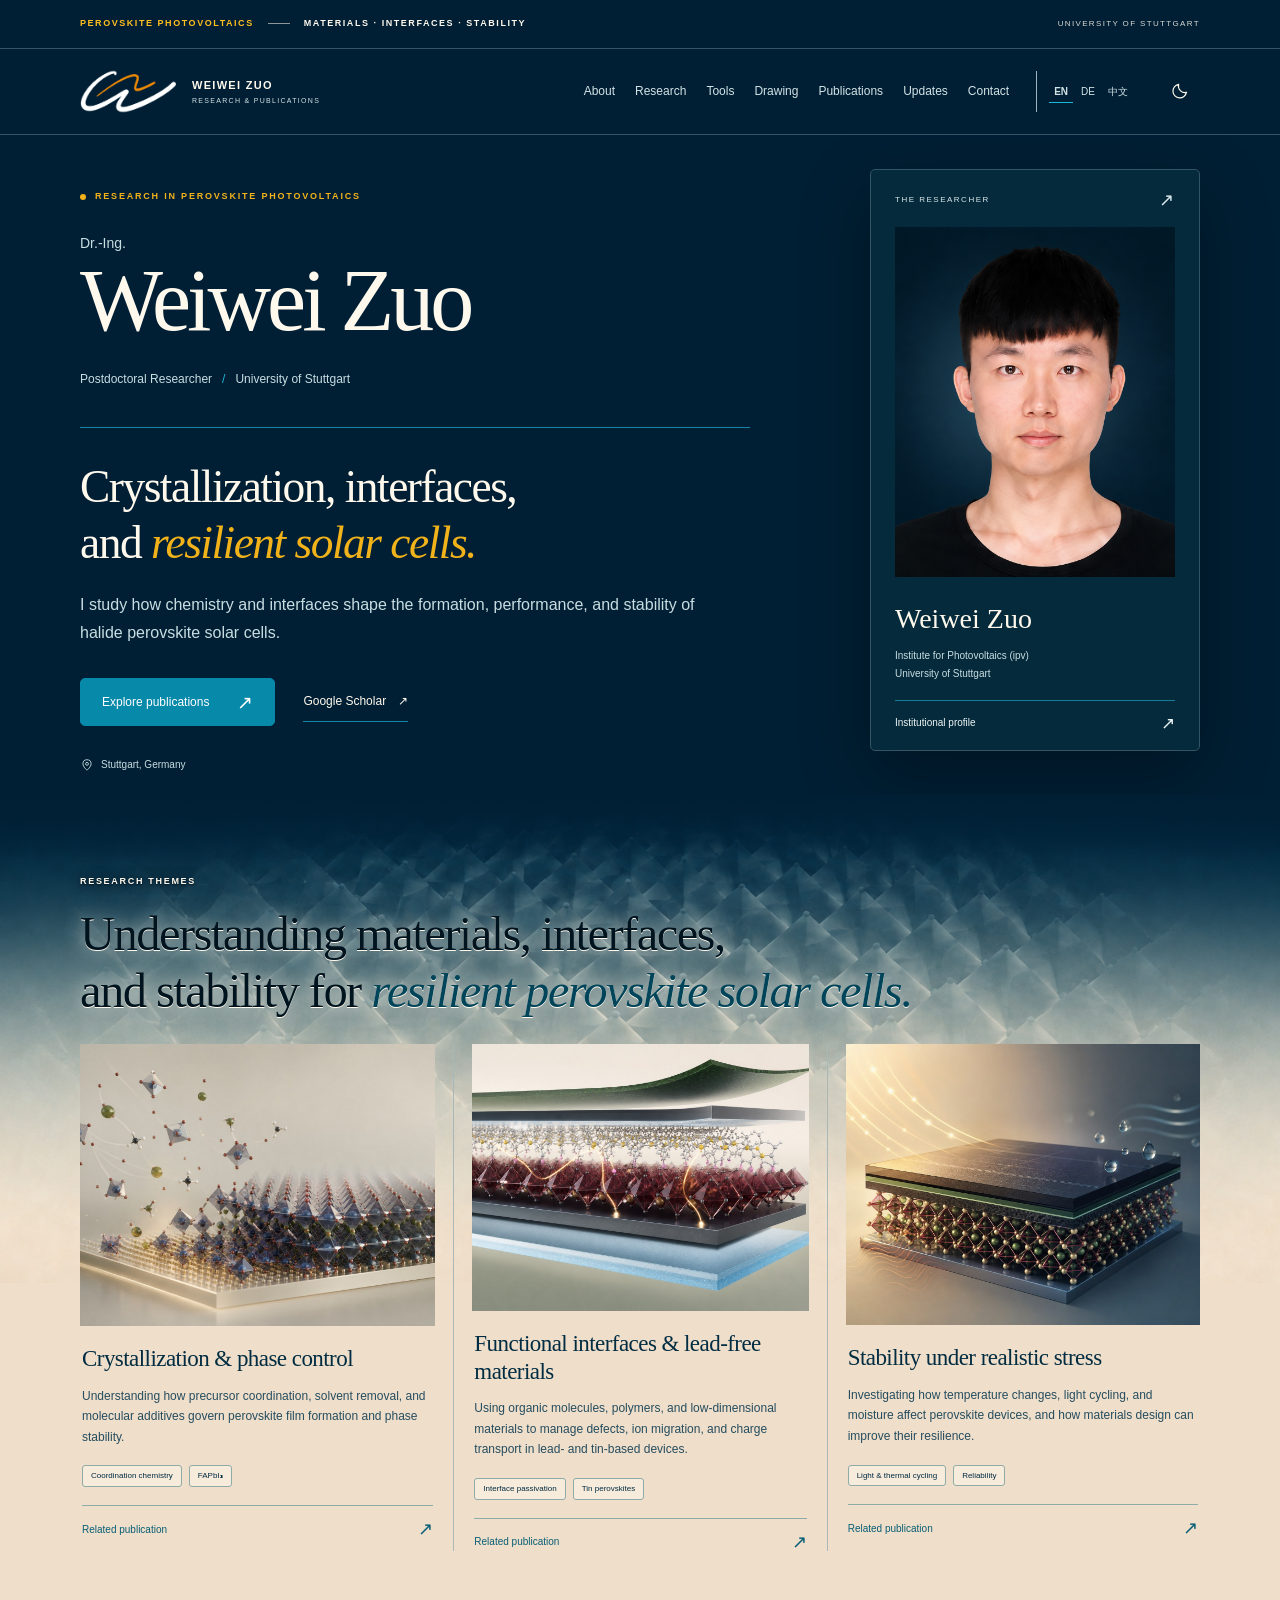
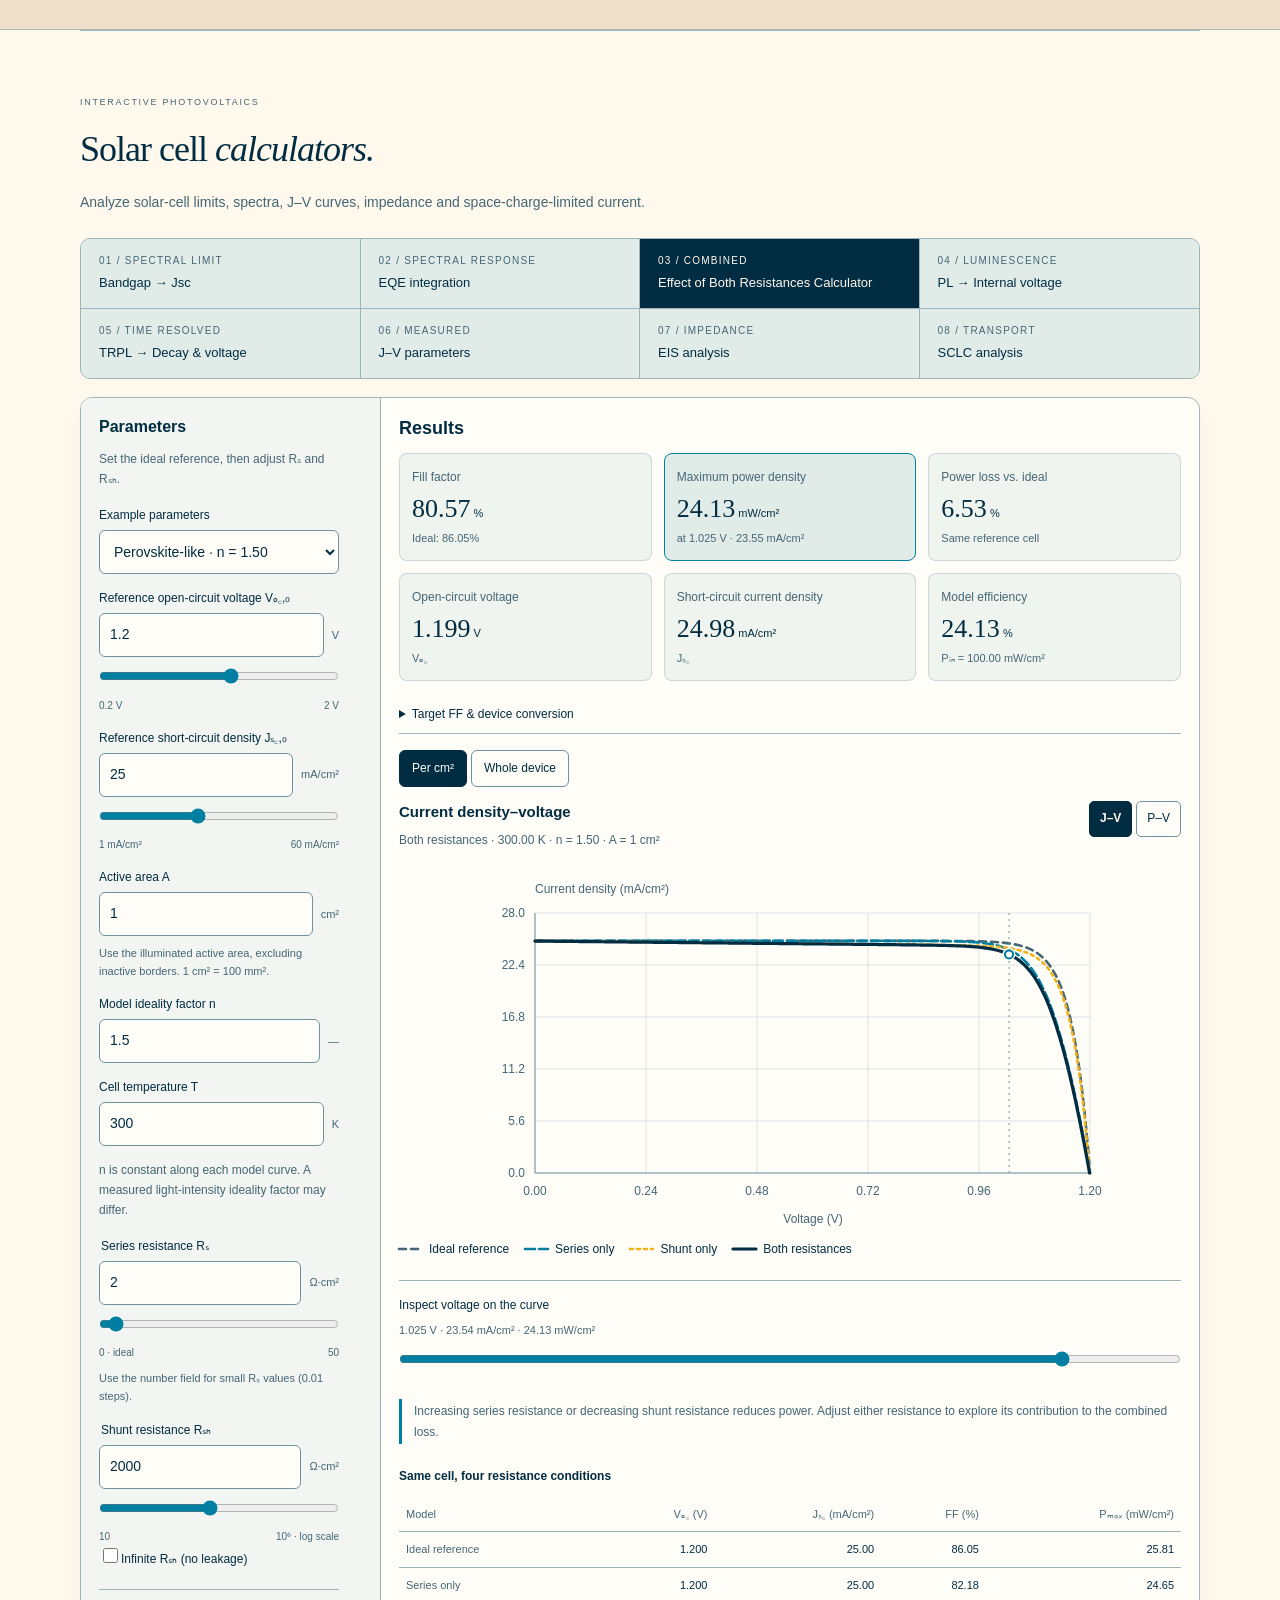
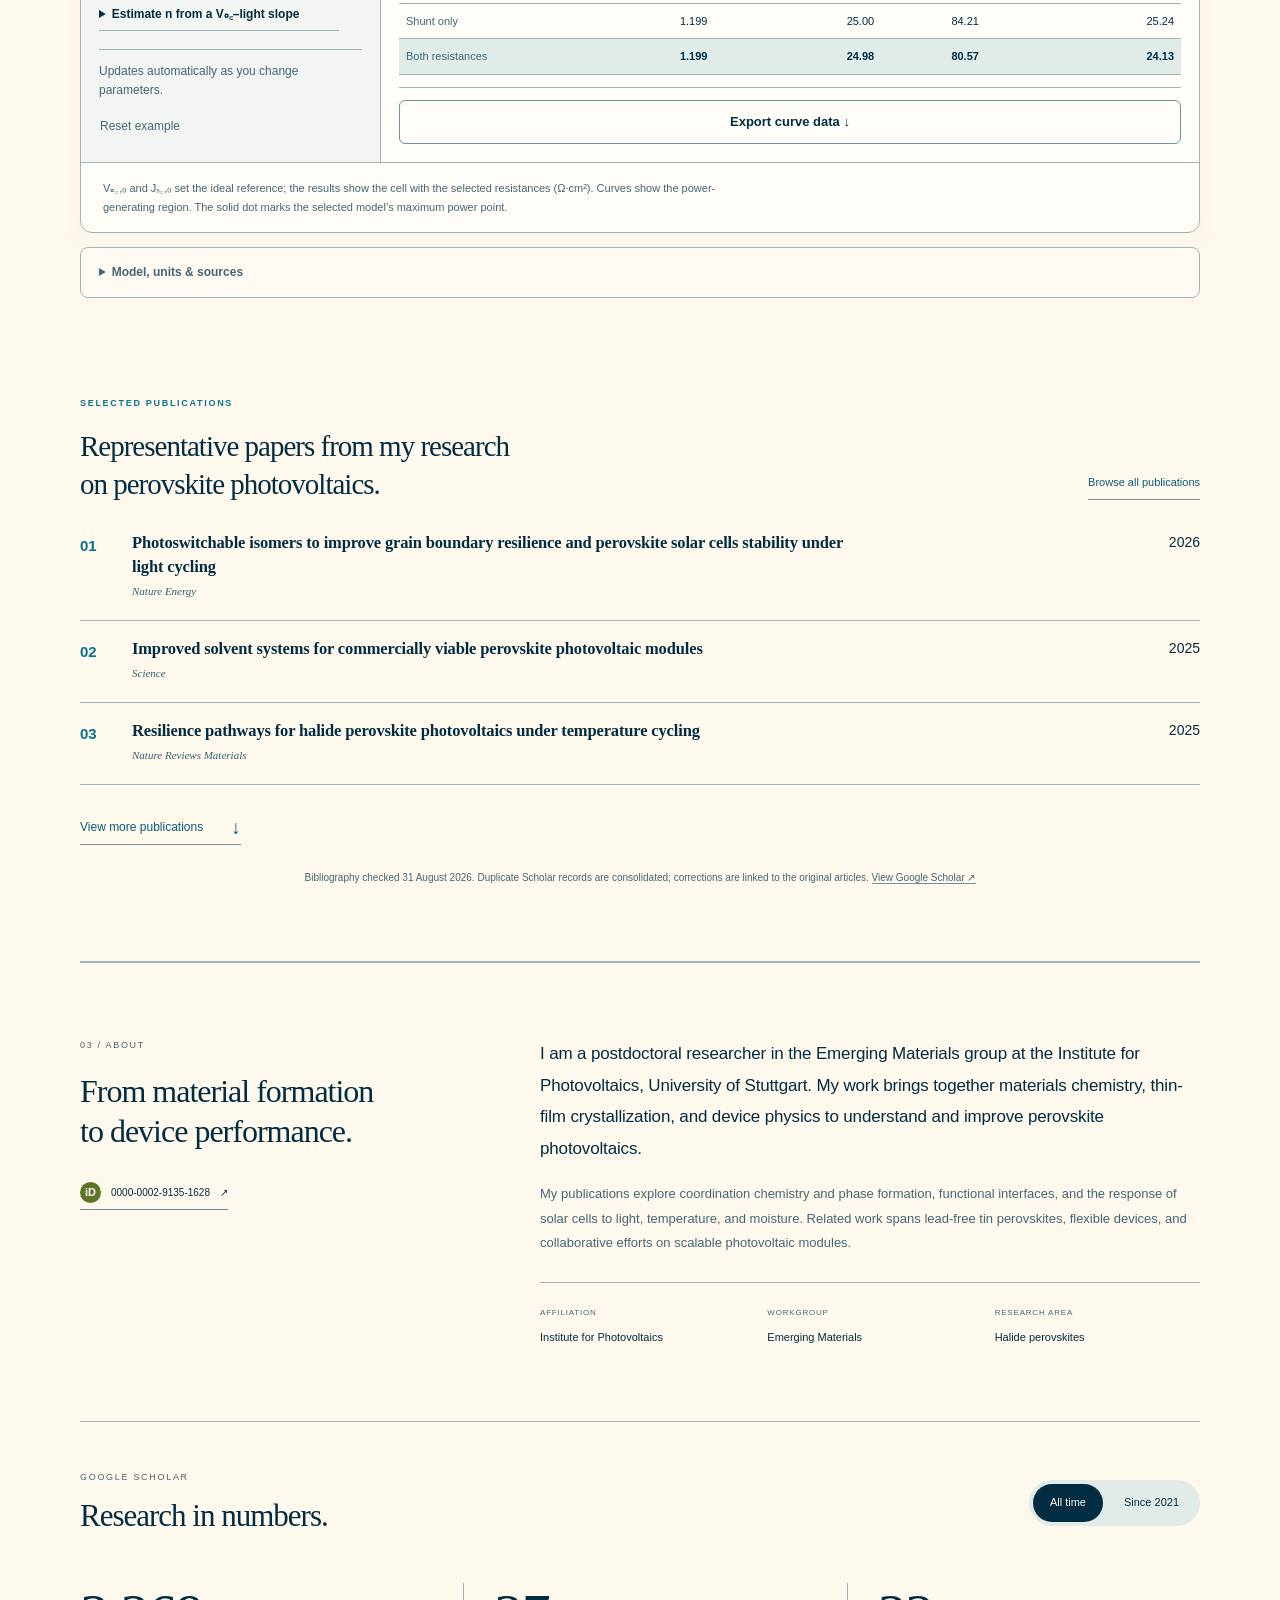
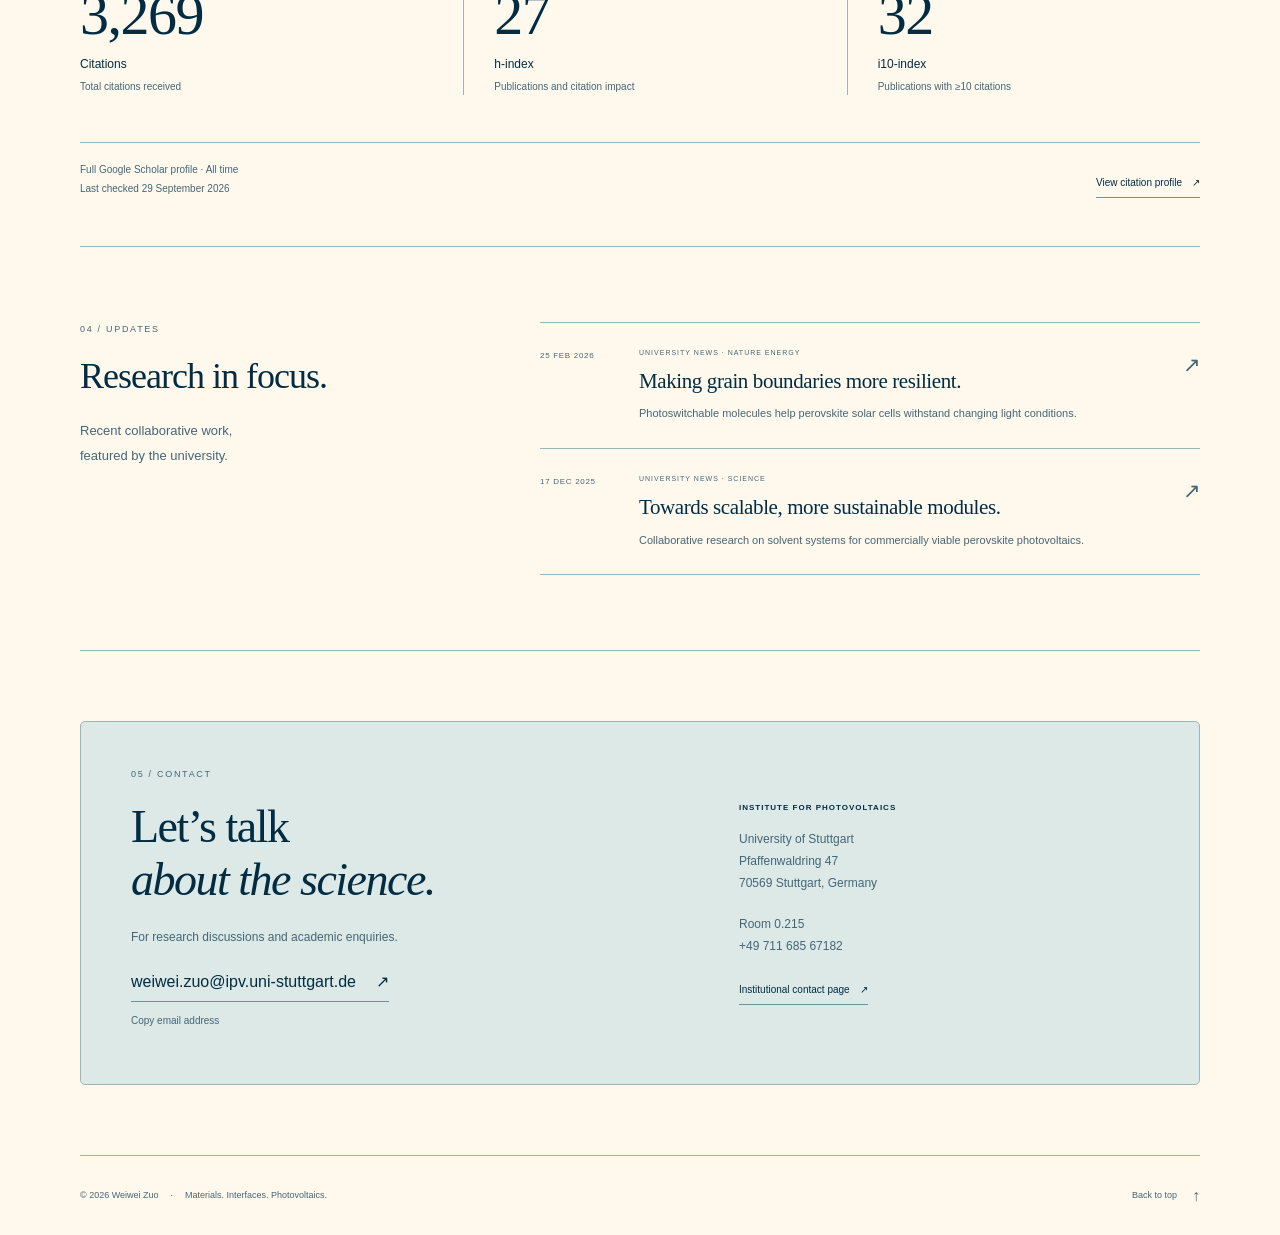
==== index.html @ 32fcfd2a "Add standalone crystal and layered-device drawing studio" ====
<!doctype html>
<html lang="en" data-theme="light">
<head>
  <meta charset="utf-8">
  <meta name="viewport" content="width=device-width, initial-scale=1">
  <meta name="description" content="Weiwei Zuo, Dr.-Ing., postdoctoral researcher at the Institute for Photovoltaics, University of Stuttgart. Research on perovskite crystallization, functional interfaces, and device stability.">
  <meta name="color-scheme" content="light dark">
  <meta name="theme-color" content="#011f34">
  <meta name="robots" content="index, follow">
  <meta name="application-name" content="Weiwei Zuo | Perovskite Photovoltaic">
  <meta name="apple-mobile-web-app-title" content="Weiwei Zuo">
  <meta property="og:title" content="Weiwei Zuo | Perovskite Photovoltaic">
  <meta property="og:description" content="Crystallization, interfaces, and resilient solar cells. Research and publications from the University of Stuttgart.">
  <meta property="og:type" content="website">
  <link rel="canonical" href="https://muheilheim.github.io/weezuo/">
  <meta property="og:url" content="https://muheilheim.github.io/weezuo/">
  <meta property="og:image" content="https://muheilheim.github.io/weezuo/assets/weiwei-zuo.jpg">
  <meta property="og:image:alt" content="Portrait of Weiwei Zuo">
  <title>Weiwei Zuo | Perovskite Photovoltaic</title>
  <link rel="icon" type="image/svg+xml" sizes="any" href="./assets/weiwei-zuo-icon.svg">
  <link rel="stylesheet" href="./styles.css?v=a208180c8eee">
  <link rel="alternate" hreflang="en" href="https://muheilheim.github.io/weezuo/">
  <link rel="alternate" hreflang="de" href="https://muheilheim.github.io/weezuo/de.html">
  <link rel="alternate" hreflang="zh-CN" href="https://muheilheim.github.io/weezuo/zh.html">
  <link rel="alternate" hreflang="x-default" href="https://muheilheim.github.io/weezuo/">
  <script defer src="./i18n.js?v=315ab167f964"></script>
  <script defer src="./profile.js?v=97cbedcf37a3"></script>
  <script defer src="./publications.js?v=69e78251b039"></script>
  <script defer src="./app.js?v=e6a5f8f074fa"></script>
  <link rel="stylesheet" href="./resistance-lab.css?v=c92cca5bce99">
  <script defer src="./csv-export.js?v=f957c0c2aa8f"></script>
  <script defer src="./resistance-model.js?v=f3a6c4cd6b2b"></script>
  <script defer src="./resistance-lab.js?v=57913223651d"></script>
  <link rel="stylesheet" href="./spectral-tools.css?v=d1590d800124">
  <script defer src="./solar-spectrum.js?v=75fdae03298f"></script>
  <script defer src="./spectral-model.js?v=5e9f2d489d0e"></script>
  <script defer src="./spectral-tools.js?v=06876d4fd153"></script>
  <link rel="stylesheet" href="./pl-voltage.css?v=1bfdd2266ac3">
  <script defer src="./pl-voltage-model.js?v=77e765598672"></script>
  <script defer src="./pl-voltage.js?v=edb0b3906187"></script>
  <link rel="stylesheet" href="./trpl.css?v=86bdd44f512e">
  <script defer src="./trpl-model.js?v=489c4a5b5a81"></script>
  <script defer src="./trpl.js?v=9fc6e61fcebc"></script>
  <link rel="stylesheet" href="./bandgap-tools.css?v=fa34a63f3fa5">
  <script defer src="./bandgap-model.js?v=0b69599a1114"></script>
  <script defer src="./bandgap-tools.js?v=b0b7fdd01a85"></script>
  <link rel="stylesheet" href="./pl-pseudo-jv.css?v=9f684fd9dd46">
  <script defer src="./pl-pseudo-jv-model.js?v=a3b6ccb389dc"></script>
  <script defer src="./pl-pseudo-jv.js?v=584c2c3fe7b2"></script>
  <script type="application/ld+json">{"@context":"https://schema.org","@type":"Person","name":"Weiwei Zuo","honorificPrefix":"Dr.-Ing.","jobTitle":"Postdoctoral Researcher","affiliation":{"@type":"Organization","name":"Institute for Photovoltaics, University of Stuttgart","url":"https://www.ipv.uni-stuttgart.de/"},"sameAs":["https://www.ipv.uni-stuttgart.de/en/institute/team/Zuo/","https://scholar.google.com/citations?user=ynl-iTQAAAAJ&hl=en","https://orcid.org/0000-0002-9135-1628"],"email":"weiwei.zuo@ipv.uni-stuttgart.de"}</script>
<link rel="stylesheet" href="./calculator-layout.css?v=8dc3f1fa5ef8">
<script defer src="./measurement-model.js?v=73c1d2336c94"></script>
<script defer src="./measurement-tools.js?v=5c8ddfcd952b"></script>
<script defer src="./electrical-model.js?v=c300a367e66d"></script>
<script defer src="./electrical-tools.js?v=50d7bd044545"></script>
<script defer src="./characterization-link.js?v=6464227fb08e"></script>
<script defer src="./dark-jv-model.js?v=10f0facb9f0c"></script>
<script defer src="./dark-jv-tools.js?v=85cc5e776644"></script>
<script defer src="./calculator-layout.js?v=6ba25044bd08"></script>
</head>
<body>
  <a class="skip-link" href="#main">Skip to content</a>
  <div class="top-banner">
    <div class="top-banner-inner wrap">
      <p class="top-banner-focus"><span>PEROVSKITE PHOTOVOLTAICS</span><span class="top-banner-separator" aria-hidden="true"></span><span>MATERIALS · INTERFACES · STABILITY</span></p>
      <p class="top-banner-affiliation">UNIVERSITY OF STUTTGART</p>
    </div>
  </div>
  <header class="header">
    <div class="header-inner wrap">
      <a href="#home" class="brand" aria-label="Weiwei Zuo home"><img class="brand-mark" src="./assets/weiwei-zuo-logo.png" width="1846" height="852" alt="" decoding="async"><span>WEIWEI ZUO<span class="brand-subtitle">RESEARCH &amp; PUBLICATIONS</span></span></a>
      <nav id="navigation" class="nav" aria-label="Main navigation"><a href="#about">About</a><a href="#research">Research</a><a href="#solar-cell-tools">Tools</a><a href="./drawing.html?lang=en">Drawing</a><a href="#publications">Publications</a><a href="#updates">Updates</a><a href="#contact">Contact</a><span class="language-switch" role="group" aria-label="Language"><a data-language="en" href="./index.html" lang="en" aria-current="page">EN</a><a data-language="de" href="./de.html" lang="de">DE</a><a data-language="zh" href="./zh.html" lang="zh-CN">中文</a></span></nav>
      <div class="header-actions">
        <button class="icon-button" id="theme-button" type="button" aria-label="Switch to dark mode" aria-pressed="false"><svg class="moon-icon" viewBox="0 0 24 24" fill="none" stroke="currentColor" stroke-width="1.5" aria-hidden="true"><path d="M20.8 13.2A8.5 8.5 0 0 1 10.8 3.1a8.6 8.6 0 1 0 10 10.1Z"/></svg><svg class="sun-icon" viewBox="0 0 24 24" fill="none" stroke="currentColor" stroke-width="1.5" aria-hidden="true"><circle cx="12" cy="12" r="4"/><path d="M12 2v2m0 16v2M2 12h2m16 0h2M5 5l1.5 1.5m11 11L19 19M5 19l1.5-1.5m11-11L19 5"/></svg></button>
        <button class="icon-button menu-button" id="menu-button" type="button" aria-expanded="false" aria-controls="navigation" aria-label="Open navigation"><svg viewBox="0 0 24 24" fill="none" stroke="currentColor" stroke-width="1.5" aria-hidden="true"><path d="M4 7h16M4 12h16M4 17h16"/></svg></button>
      </div>
    </div>
  </header>
  <main id="main" tabindex="-1">
    <div class="hero-stage">
    <section class="hero wrap" id="home" aria-labelledby="hero-title">
      <div class="hero-copy">
        <div class="eyebrow"><span class="status-dot" aria-hidden="true"></span>RESEARCH IN PEROVSKITE PHOTOVOLTAICS</div>
        <p class="credential" data-profile="credential">Dr.-Ing.</p>
        <h1 id="hero-title" data-profile="name">Weiwei Zuo</h1>
        <p class="hero-role"><span data-profile="role">Postdoctoral Researcher</span><span class="role-divider" aria-hidden="true">/</span><span data-profile="university">University of Stuttgart</span></p>
        <p class="hero-headline">Crystallization, interfaces,<br>and <em>resilient solar cells.</em></p>
        <p class="hero-description" data-profile="statement">I study how chemistry and interfaces shape the formation, performance, and stability of halide perovskite solar cells.</p>
        <div class="hero-cta"><a class="button primary" href="#publications">Explore publications<span aria-hidden="true">↗</span></a><a class="text-link" href="https://scholar.google.com/citations?user=ynl-iTQAAAAJ&amp;hl=en" target="_blank" rel="noopener noreferrer">Google Scholar<span aria-hidden="true">↗</span></a></div>
        <div class="hero-location"><svg viewBox="0 0 24 24" fill="none" stroke="currentColor" stroke-width="1.5" aria-hidden="true"><path d="M19 10c0 5-7 11-7 11S5 15 5 10a7 7 0 0 1 14 0Z"/><circle cx="12" cy="10" r="2.5"/></svg>Stuttgart, Germany</div>
      </div>
      <aside class="profile-card" aria-label="Researcher profile">
        <div class="profile-topline"><span>THE RESEARCHER</span><span aria-hidden="true">↗</span></div>
        <div class="portrait-frame"><img src="./assets/weiwei-zuo-dark-v2.png" width="220" height="220" alt="Portrait of Weiwei Zuo" id="profile-photo" fetchpriority="high"><span class="portrait-fallback" hidden>WZ</span></div>
        <div class="profile-card-info"><strong data-profile="name">Weiwei Zuo</strong><span data-profile="institute">Institute for Photovoltaics (ipv)</span><span data-profile="university">University of Stuttgart</span></div>
        <a class="profile-card-link" href="https://www.ipv.uni-stuttgart.de/en/institute/team/Zuo/" target="_blank" rel="noopener noreferrer">Institutional profile<span aria-hidden="true">↗</span></a>
      </aside>
    </section>
    </div>

    <section id="research" class="research-section" aria-labelledby="research-title">
      <div class="research-inner wrap">
      <div class="section-heading"><div><p class="section-kicker">RESEARCH THEMES</p><h2 id="research-title">Understanding materials, interfaces,<br>and stability for <em>resilient perovskite solar cells.</em></h2></div></div>
      <div class="research-grid">
        <article class="research-card"><figure class="research-visual"><img src="./assets/crystallization-concept.jpg" width="1536" height="1024" loading="eager" decoding="async" alt="Conceptual 3D illustration of precursor species assembling into a perovskite crystal lattice"><figcaption>CRYSTALLIZATION</figcaption></figure><div class="research-card-content"><div class="research-card-top"><span>01</span></div><h3>Crystallization &amp; phase control</h3><p>Understanding how precursor coordination, solvent removal, and molecular additives govern perovskite film formation and phase stability.</p><div class="tags"><span>Coordination chemistry</span><span>FAPbI₃</span></div><a href="https://doi.org/10.1039/d3ee02404k" target="_blank" rel="noopener noreferrer">Related publication<span aria-hidden="true">↗</span></a></div></article>
        <article class="research-card"><figure class="research-visual"><img src="./assets/interfaces-concept.jpg" width="1536" height="1024" loading="eager" decoding="async" alt="Conceptual 3D illustration of molecular passivation and charge transport at perovskite device interfaces"><figcaption>INTERFACES</figcaption></figure><div class="research-card-content"><div class="research-card-top"><span>02</span></div><h3>Functional interfaces &amp; lead-free materials</h3><p>Using organic molecules, polymers, and low-dimensional materials to manage defects, ion migration, and charge transport in lead- and tin-based devices.</p><div class="tags"><span>Interface passivation</span><span>Tin perovskites</span></div><a href="https://pubs.acs.org/aelccp/article-abstract/5/6/1923/1567621/Tin-Halide-Perovskite-Films-Made-of-Highly?redirectedFrom=fulltext" target="_blank" rel="noopener noreferrer">Related publication<span aria-hidden="true">↗</span></a></div></article>
        <article class="research-card"><figure class="research-visual"><img src="./assets/stability-concept.jpg" width="1536" height="1024" loading="eager" decoding="async" alt="Conceptual 3D illustration of a perovskite photovoltaic device under light, moisture, and temperature cycling"><figcaption>STABILITY</figcaption></figure><div class="research-card-content"><div class="research-card-top"><span>03</span></div><h3>Stability under realistic stress</h3><p>Investigating how temperature changes, light cycling, and moisture affect perovskite devices, and how materials design can improve their resilience.</p><div class="tags"><span>Light &amp; thermal cycling</span><span>Reliability</span></div><a href="https://doi.org/10.1038/s41578-025-00781-7" target="_blank" rel="noopener noreferrer">Related publication<span aria-hidden="true">↗</span></a></div></article>
      </div>
      </div>
    </section>

    <section id="solar-cell-tools" class="resistance-section wrap" aria-labelledby="resistance-title">
      <div class="section-heading"><div><p class="section-kicker">INTERACTIVE PHOTOVOLTAICS</p><h2 id="resistance-title">Solar cell <em>calculators.</em></h2></div></div>
      <p class="resistance-intro">Analyze solar-cell limits, spectra, J–V curves, impedance and space-charge-limited current.</p>
      <div class="pv-tabs" role="tablist" aria-label="Solar cell calculators">
        <button id="pv-tab-bandgap" type="button" role="tab" data-pv-tool="bandgap-jsc" aria-selected="false" aria-controls="bandgap-jsc" tabindex="-1"><span>01 / SPECTRAL LIMIT</span>Bandgap → Jsc</button>
        <button id="pv-tab-eqe" type="button" role="tab" data-pv-tool="eqe-integration" aria-selected="false" aria-controls="eqe-integration" tabindex="-1"><span>02 / SPECTRAL RESPONSE</span>EQE integration</button>
        <button id="pv-tab-resistance" type="button" role="tab" data-pv-tool="solar-cell-tools" aria-selected="true" aria-controls="resistance-panel"><span>03 / COMBINED</span>Effect of Both Resistances Calculator</button>
        <button id="pv-tab-pl" type="button" role="tab" data-pv-tool="pl-voltage" aria-selected="false" aria-controls="pl-voltage" tabindex="-1"><span>04 / LUMINESCENCE</span>PL → Internal voltage</button>
        <button id="pv-tab-trpl" type="button" role="tab" data-pv-tool="trpl" aria-selected="false" aria-controls="trpl" tabindex="-1"><span>05 / TIME RESOLVED</span>TRPL → Decay &amp; voltage</button>
        <button id="pv-tab-jv" type="button" role="tab" data-pv-tool="jv-analysis" aria-selected="false" aria-controls="jv-analysis" tabindex="-1"><span>06 / MEASURED</span>J–V parameters</button>
        <button id="pv-tab-eis" type="button" role="tab" data-pv-tool="eis-analysis" aria-selected="false" aria-controls="eis-analysis" tabindex="-1"><span>07 / IMPEDANCE</span>EIS analysis</button>
        <button id="pv-tab-sclc" type="button" role="tab" data-pv-tool="sclc-analysis" aria-selected="false" aria-controls="sclc-analysis" tabindex="-1"><span>08 / TRANSPORT</span>SCLC analysis</button>
      </div>
      <div id="resistance-panel" role="tabpanel" aria-labelledby="pv-tab-resistance" tabindex="0" data-pv-panel>
        <div id="resistance-calculator"></div>
      </div>
      <div id="bandgap-jsc" role="tabpanel" aria-labelledby="pv-tab-bandgap" tabindex="0" data-pv-panel hidden>
        <div id="bandgap-calculator"></div>
      </div>
      <div id="eqe-integration" role="tabpanel" aria-labelledby="pv-tab-eqe" tabindex="0" data-pv-panel hidden>
        <div id="eqe-calculator"></div>
      </div>
      <div id="pl-voltage" role="tabpanel" aria-labelledby="pv-tab-pl" tabindex="0" data-pv-panel hidden>
        <div id="pl-voltage-calculator"></div>
      </div>
      <div id="trpl" role="tabpanel" aria-labelledby="pv-tab-trpl" tabindex="0" data-pv-panel hidden>
        <div id="trpl-calculator"></div>
      </div>
      <div id="jv-analysis" role="tabpanel" aria-labelledby="pv-tab-jv" tabindex="0" data-pv-panel hidden>
        <div id="jv-calculator"></div>
      </div>
      <div id="eis-analysis" role="tabpanel" aria-labelledby="pv-tab-eis" tabindex="0" data-pv-panel hidden>
        <div id="eis-calculator"></div>
      </div>
      <div id="sclc-analysis" role="tabpanel" aria-labelledby="pv-tab-sclc" tabindex="0" data-pv-panel hidden>
        <div id="sclc-calculator"></div>
      </div>
      <noscript><p>Enable JavaScript to use these calculators. <a class="inline-link" href="https://www.nlr.gov/grid/solar-resource/spectra-am1.5">Reference AM1.5 spectra.</a></p></noscript>
    </section>

    <section id="publications" class="section publications-section wrap" aria-labelledby="publications-title">
      <div class="section-heading"><div><p class="section-kicker">SELECTED PUBLICATIONS</p><h2 id="publications-title">Representative papers from my research<br>on perovskite photovoltaics.</h2></div></div>
      <p class="publication-intro">Journal articles, reviews, and perspectives — browse a selection or explore the full list.</p>
      <details class="publication-tools">
        <summary>Browse all publications</summary>
      <div class="publication-controls" id="publication-controls" hidden>
        <div class="publication-tabs" role="group" aria-label="Publication selection"><button type="button" data-scope="selected" aria-pressed="true">Selected<span id="selected-count">8</span></button><button type="button" data-scope="all" aria-pressed="false">All publications<span id="all-count">44</span></button></div>
        <div class="search-controls"><div class="search-box"><svg viewBox="0 0 24 24" fill="none" stroke="currentColor" stroke-width="1.5" aria-hidden="true"><circle cx="10.5" cy="10.5" r="6.5"/><path d="m16 16 5 5"/></svg><label class="sr-only" for="publication-search">Search publications</label><input id="publication-search" type="search" placeholder="Search title, author, journal…" autocomplete="off"><button type="button" id="clear-search" aria-label="Clear search" hidden>×</button></div><label class="sr-only" for="year-filter">Filter by year</label><select id="year-filter"><option value="all">All years</option></select></div>
      </div>
      <a class="inline-link publication-download" href="./publications.bib" download="Weiwei-Zuo-publications.bib">Download full BibTeX<span aria-hidden="true">↓</span></a>
      </details>
      <div class="publication-summary"><p id="results-status" role="status" aria-live="polite">Selected publications</p><span>Newest first</span></div>
      <div id="publication-list" class="publication-list">
        <article class="publication"><div class="pub-year">2026</div><div class="pub-main"><h3><a href="https://doi.org/10.1038/s41560-026-01993-z" target="_blank" rel="noopener noreferrer">Photoswitchable isomers to improve grain boundary resilience and perovskite solar cells stability under light cycling</a></h3><p class="pub-journal">Nature Energy</p><p class="pub-authors">Zuhong Zhang, Rui Zhu, Guixiang Li, et al.</p><p class="pub-citation">Nature Energy 11(4), 623-632 (2026).</p><div class="pub-links"><a href="https://doi.org/10.1038/s41560-026-01993-z" target="_blank" rel="noopener noreferrer">DOI ↗</a><a href="https://doi.org/10.1038/s41560-026-02041-6" target="_blank" rel="noopener noreferrer">Correction ↗</a></div></div></article>
        <article class="publication"><div class="pub-year">2025</div><div class="pub-main"><h3><a href="https://doi.org/10.1126/science.adz0091" target="_blank" rel="noopener noreferrer">Improved solvent systems for commercially viable perovskite photovoltaic modules</a></h3><p class="pub-journal">Science</p><p class="pub-authors">Yinke Wang, Ye Liu, Xin Luo, et al.</p><p class="pub-citation">Science 390(6777), 1021-1028 (2025).</p><div class="pub-links"><a href="https://doi.org/10.1126/science.adz0091" target="_blank" rel="noopener noreferrer">DOI ↗</a></div></div></article>
        <article class="publication"><div class="pub-year">2025</div><div class="pub-main"><h3><a href="https://doi.org/10.1038/s41578-025-00781-7" target="_blank" rel="noopener noreferrer">Resilience pathways for halide perovskite photovoltaics under temperature cycling</a></h3><p class="pub-journal">Nature Reviews Materials</p><p class="pub-authors">Luyan Wu, Shuaifeng Hu, Feng Yang, et al.</p><p class="pub-citation">Nature Reviews Materials 10(7), 536-549 (2025).</p><div class="pub-links"><a href="https://doi.org/10.1038/s41578-025-00781-7" target="_blank" rel="noopener noreferrer">DOI ↗</a></div></div></article>
      </div>
      <div class="publication-bottom"><button id="load-more" class="button secondary" type="button" hidden>View more publications<span aria-hidden="true">↓</span></button><p class="source-note">Bibliography checked <time datetime="2026-08-31">31 August 2026</time>. Duplicate Scholar records are consolidated; corrections are linked to the original articles. <a href="https://scholar.google.com/citations?user=ynl-iTQAAAAJ&amp;hl=en" target="_blank" rel="noopener noreferrer">View Google Scholar ↗</a></p></div>
      <noscript><p class="body-copy">Enable JavaScript for the searchable 44-publication list, or download the complete BibTeX bibliography above.</p></noscript>
    </section>

    <section id="about" class="section about-section wrap" aria-labelledby="about-title">
      <div class="section-intro"><p class="section-kicker">03 / ABOUT</p><h2 id="about-title">From material formation<br>to device performance.</h2><a class="inline-link" href="https://orcid.org/0000-0002-9135-1628" target="_blank" rel="noopener noreferrer"><span class="orcid-mark" aria-hidden="true">iD</span>0000-0002-9135-1628<span aria-hidden="true">↗</span></a></div>
      <div class="about-content"><p class="about-lead" data-profile="about">I am a postdoctoral researcher in the Emerging Materials group at the Institute for Photovoltaics, University of Stuttgart. My work brings together materials chemistry, thin-film crystallization, and device physics to understand and improve perovskite photovoltaics.</p><p class="body-copy" data-profile="researchSummary">My publications explore coordination chemistry and phase formation, functional interfaces, and the response of solar cells to light, temperature, and moisture. Related work spans lead-free tin perovskites, flexible devices, and collaborative efforts on scalable photovoltaic modules.</p><div class="about-facts"><div><span class="fact-label">AFFILIATION</span><span>Institute for Photovoltaics</span></div><div><span class="fact-label">WORKGROUP</span><span>Emerging Materials</span></div><div><span class="fact-label">RESEARCH AREA</span><span>Halide perovskites</span></div></div></div>
    </section>

    <section id="metrics" class="metrics-section wrap" aria-labelledby="metrics-title">
      <div class="metrics-heading"><div><p class="section-kicker">GOOGLE SCHOLAR</p><h2 id="metrics-title">Research in numbers.</h2></div><div class="metrics-period" role="group" aria-label="Citation statistics period"><button type="button" data-metrics-period="all" aria-pressed="true">All time</button><button type="button" data-metrics-period="recent" aria-pressed="false">Since 2021</button></div></div>
      <dl class="metrics-grid" aria-live="polite" aria-atomic="true"><div><dt>Citations</dt><dd id="metric-citations">3,269</dd><span>Total citations received</span></div><div><dt>h-index</dt><dd id="metric-h-index">27</dd><span>Publications and citation impact</span></div><div><dt>i10-index</dt><dd id="metric-i10-index">32</dd><span>Publications with ≥10 citations</span></div></dl>
      <div class="metrics-footer"><p>Full Google Scholar profile · <span id="metrics-period-label">All time</span><br>Last checked <time id="metrics-checked" datetime="2026-09-29">29 September 2026</time></p><a class="inline-link" href="https://scholar.google.com/citations?user=ynl-iTQAAAAJ&amp;hl=en" target="_blank" rel="noopener noreferrer">View citation profile<span aria-hidden="true">↗</span></a></div>
      <script type="application/json" id="metrics-fallback">{"schemaVersion":1,"authorId":"ynl-iTQAAAAJ","checkedAt":"2026-09-29","recentSince":2021,"all":{"citations":3269,"hIndex":27,"i10Index":32},"recent":{"citations":3147,"hIndex":25,"i10Index":31}}</script>
    </section>

    <section id="updates" class="section updates-section wrap" aria-labelledby="updates-title">
      <div class="section-intro"><p class="section-kicker">04 / UPDATES</p><h2 id="updates-title">Research in focus.</h2><p class="body-copy">Recent collaborative work,<br>featured by the university.</p></div>
      <div class="updates-list">
        <article class="update-row"><time datetime="2026-02-25">25 FEB 2026</time><div><span class="update-category">UNIVERSITY NEWS · NATURE ENERGY</span><h3><a href="https://www.ipv.uni-stuttgart.de/en/institute/news/news/Protecting-perovskite-solar-cells-against-environmental-influences/" target="_blank" rel="noopener noreferrer">Making grain boundaries more resilient.</a></h3><p>Photoswitchable molecules help perovskite solar cells withstand changing light conditions.</p></div><span aria-hidden="true">↗</span></article>
        <article class="update-row"><time datetime="2025-12-17">17 DEC 2025</time><div><span class="update-category">UNIVERSITY NEWS · SCIENCE</span><h3><a href="https://www.ipv.uni-stuttgart.de/en/institute/news/news/Sustainable-production-of-high-quality-perovskite-solar-cells/" target="_blank" rel="noopener noreferrer">Towards scalable, more sustainable modules.</a></h3><p>Collaborative research on solvent systems for commercially viable perovskite photovoltaics.</p></div><span aria-hidden="true">↗</span></article>
      </div>
    </section>

    <section id="contact" class="contact-section wrap" aria-labelledby="contact-title">
      <div class="contact-inner">
        <div class="contact-copy"><p class="section-kicker">05 / CONTACT</p><h2 id="contact-title">Let’s talk<br><em>about the science.</em></h2><p>For research discussions and academic enquiries.</p><a class="contact-email" id="email-link" href="mailto:weiwei.zuo@ipv.uni-stuttgart.de"><span data-profile="email">weiwei.zuo@ipv.uni-stuttgart.de</span><span aria-hidden="true">↗</span></a><button type="button" class="copy-button" id="copy-email">Copy email address</button></div>
        <address class="contact-details"><p class="address-title">INSTITUTE FOR PHOTOVOLTAICS</p><p>University of Stuttgart<br><span data-profile="street">Pfaffenwaldring 47</span><br><span data-profile="city">70569 Stuttgart, Germany</span></p><p><span data-profile="office">Room 0.215</span><br><a href="tel:+4971168567182" data-profile="phone">+49 711 685 67182</a></p><a class="inline-link" href="https://www.ipv.uni-stuttgart.de/en/institute/team/Zuo/" target="_blank" rel="noopener noreferrer">Institutional contact page<span aria-hidden="true">↗</span></a></address>
      </div>
    </section>
  </main>
  <footer class="footer wrap"><p>© <span id="year">2026</span> Weiwei Zuo<span class="footer-dot">·</span>Materials. Interfaces. Photovoltaics.</p><a href="#home">Back to top<span aria-hidden="true">↑</span></a></footer>
  <dialog id="citation-dialog" aria-labelledby="citation-title"><div class="dialog-top"><span class="section-kicker">PUBLICATION DETAILS</span><button type="button" class="icon-button" id="close-dialog" aria-label="Close publication details">×</button></div><h2 id="citation-title"></h2><p id="citation-authors"></p><p id="citation-venue"></p><div id="citation-links" class="pub-links"></div><label for="bibtex-text" class="bibtex-label">BIBTEX</label><textarea id="bibtex-text" readonly spellcheck="false" rows="9"></textarea><button class="button primary" id="copy-citation" type="button">Copy BibTeX<span aria-hidden="true">↗</span></button></dialog>
  <div class="toast" id="toast" role="status" aria-live="polite"></div>
</body>
</html>
---- styles.css ----
:root{--bg:#fffdf7;--surface:#fff;--ink:#022b40;--muted:#385f70;--line:#8fb8c8;--control:#678f9f;--soft:#e4f2f6;--accent:#d58a00;--paper:#cfe5ed;--sky:#67b4d9;--teal:#087c98;--orange:#b95000;--orcid:#5d7524;--banner:#022b40;--banner-end:#07566c;--banner-ink:#fffdf7;--banner-accent:#ffbf1f;--banner-line:#ffbf1f;--sans:Inter,"Segoe UI",Arial,sans-serif;--serif:Georgia,"Times New Roman",serif}
:root[data-theme="dark"]{--bg:#011923;--surface:#073549;--ink:#f8fcfd;--muted:#c2d8e1;--line:#4e7f90;--control:#56899a;--soft:#0b3f53;--accent:#ffc52b;--paper:#0a3a4c;--sky:#9bd7ef;--teal:#6bcbe0;--orange:#ffad4a;--orcid:#5d7524;--banner:#0a4357;--banner-end:#0d5d72;--banner-ink:#f8fcfd;--banner-accent:#ffc52b;--banner-line:#ffc52b}
*{box-sizing:border-box}
html{scroll-behavior:smooth;scroll-padding-top:110px}
body{margin:0;background:var(--bg);color:var(--ink);font-family:var(--sans);font-size:15px;line-height:1.7;-webkit-font-smoothing:antialiased}
body:has(dialog[open]){overflow:hidden}
button,input,select,textarea{font:inherit}
button,a{-webkit-tap-highlight-color:transparent;touch-action:manipulation}
button,a,input,select,textarea{color:inherit}
a{text-decoration:none}
button{cursor:pointer}
button:focus-visible,a:focus-visible,input:focus-visible,select:focus-visible,textarea:focus-visible{outline:2px solid var(--ink);outline-offset:4px}
[hidden]{display:none!important}
::selection{background:var(--accent);color:#023047}
.wrap{width:min(1120px,calc(100% - 96px));margin-inline:auto}
.sr-only{position:absolute;width:1px;height:1px;padding:0;margin:-1px;overflow:hidden;clip:rect(0,0,0,0);white-space:nowrap;border:0}
.skip-link{position:fixed;top:10px;left:10px;z-index:100;transform:translateY(-160%);background:var(--surface);padding:12px 20px;border:1px solid var(--ink)}
.skip-link:focus{transform:translateY(0)}
.top-banner{background:linear-gradient(105deg,var(--banner),var(--banner-end));color:var(--banner-ink);border-bottom:3px solid var(--banner-line)}
.top-banner-inner{min-height:48px;display:flex;align-items:center;justify-content:space-between;gap:24px;font-size:9px;font-weight:600;letter-spacing:1.55px}
.top-banner-focus,.top-banner-affiliation{display:flex;align-items:center;gap:14px;margin:0}
.top-banner-focus>span:first-child{color:var(--banner-accent)}
.top-banner-separator{width:22px;height:1px;background:currentColor;opacity:.55}
.top-banner-affiliation{font-size:8px;font-weight:500;letter-spacing:1.35px;opacity:.86;white-space:nowrap}
.header{position:sticky;top:0;z-index:20;background:var(--bg);border-bottom:1px solid var(--line)}
.header-inner{height:85px;display:flex;align-items:center;justify-content:space-between;gap:25px}
.brand{display:flex;align-items:center;gap:16px;white-space:nowrap;font-size:11px;font-weight:600;letter-spacing:1.3px;line-height:1.6}
.brand-mark{display:block;flex:none;width:96px;height:auto;aspect-ratio:1846/852;object-fit:contain}
@media(max-width:800px){.brand-mark{width:72px}}
@media(max-width:720px){.brand-mark{width:80px}}
@media(max-width:370px){.brand-mark{width:64px}}
.brand-subtitle{display:block;font-size:7px;letter-spacing:1.3px;font-weight:400;color:var(--muted)}
.nav{display:flex;gap:27px;margin-left:auto}
.nav a{font-size:12px;padding-block:10px;position:relative}
.nav a::after{content:"";position:absolute;height:1px;bottom:4px;left:0;right:100%;background:var(--teal);transition:right .2s}
.nav a:hover::after{right:0}
.language-switch{display:inline-flex;align-items:center;gap:3px;margin-left:7px;padding-left:12px;border-left:1px solid var(--line);white-space:nowrap}
.language-switch a{font-size:10px;padding:7px 5px;color:var(--muted)}
.language-switch a[aria-current="page"]{color:var(--ink);font-weight:700}
.language-switch a[aria-current="page"]::after{right:0}
@media(max-width:1060px){.nav{gap:12px}.language-switch{margin-left:2px;padding-left:7px}}
@media(max-width:720px){.language-switch{width:100%;justify-content:center;border-left:0;border-top:1px solid var(--line);margin:7px 0 0;padding:8px 0 0}.language-switch a{flex:0 0 auto!important;padding-inline:13px!important}}
.header-actions{display:flex;gap:6px}
.icon-button{display:inline-flex;align-items:center;justify-content:center;width:42px;height:42px;flex-shrink:0;border:0;background:transparent;border-radius:50%;font-size:24px}
.icon-button svg{width:19px;height:19px}
.icon-button:hover{background:var(--paper)}
.sun-icon,.menu-button{display:none}
[data-theme="dark"] .moon-icon{display:none}
[data-theme="dark"] .sun-icon{display:block}
.hero{display:grid;grid-template-columns:minmax(0,1fr) 282px;gap:108px;align-items:center;padding-block:77px 73px}
.eyebrow{display:flex;align-items:center;gap:9px;font-size:9px;letter-spacing:1.8px;margin-bottom:33px}
.status-dot{width:6px;height:6px;flex-shrink:0;border-radius:50%;background:var(--orange)}
.credential{font-size:14px;color:var(--muted);margin:0 0 0}
h1{font-family:var(--serif);font-size:78px;line-height:1.13;font-weight:400;letter-spacing:-3px;margin:0 0 14px}
.hero-role{display:flex;align-items:center;flex-wrap:wrap;gap:10px;margin:0;font-size:12px;color:var(--muted)}
.role-divider{color:var(--line)}
.hero-headline{font-size:29px;line-height:1.48;letter-spacing:-.6px;font-weight:400;margin:26px 0 16px}
.hero-headline em{font-family:var(--serif);font-size:1.06em;font-weight:400}
.hero-description{max-width:525px;font-size:14px;line-height:1.9;color:var(--muted);margin:0 0 28px}
.hero-cta{display:flex;align-items:center;gap:28px;flex-wrap:wrap}
.button{display:inline-flex;align-items:center;justify-content:center;gap:28px;min-height:48px;padding:12px 21px;border-radius:5px;font-size:12px;transition:transform .2s,background .2s}
.button:hover{transform:translateY(-2px)}
.button.primary{background:var(--ink);color:var(--bg);border:1px solid var(--ink)}
.button.secondary{background:transparent;border:1px solid var(--control)}
.button.secondary:hover{background:var(--soft);border-color:var(--ink)}
.button span[aria-hidden]{font-size:19px;line-height:1}
.text-link{font-size:12px;display:inline-flex;align-items:center;gap:12px;padding:9px 0;border-bottom:1px solid var(--control)}
.hero-location{display:flex;align-items:center;gap:7px;font-size:10px;color:var(--muted);margin-top:27px}
.hero-location svg{width:14px;height:14px}
.profile-card{background:var(--paper);padding:21px 25px 0;border:1px solid var(--line);border-radius:8px;transform:rotate(1.5deg)}
.profile-topline{display:flex;justify-content:space-between;align-items:center;font-size:8px;letter-spacing:1.5px;margin-bottom:18px}
.profile-topline span:last-child{font-size:18px;line-height:1}
.portrait-frame{width:100%;aspect-ratio:1;background:#ececea;border-radius:4px;overflow:hidden;position:relative}
.portrait-frame img{width:100%;height:100%;object-fit:cover;display:block}
.portrait-fallback{position:absolute;inset:0;display:grid;place-items:center;font-family:var(--serif);font-size:70px;color:var(--ink)}
.profile-card-info{padding:17px 0;line-height:1.8}
.profile-card-info strong{display:block;font-family:var(--serif);font-size:23px;font-weight:400;margin-bottom:3px}
.profile-card-info span{display:block;font-size:10px;color:var(--muted)}
.profile-card-link{font-size:10px;display:flex;justify-content:space-between;padding:13px 0 15px;border-top:1px solid var(--line)}
.profile-card-link span{font-size:17px;line-height:1.2}
.research-strip{border-block:1px solid var(--line);padding:22px 0;display:flex;align-items:center;justify-content:space-between;gap:20px;font-size:12px}
.strip-label{font-size:8px;color:var(--muted);letter-spacing:1.2px}
.strip-star{color:var(--accent);font-size:19px}
.section{padding-block:75px;border-bottom:1px solid var(--line)}
.metrics-section{padding-block:48px;border-bottom:1px solid var(--line)}
.metrics-heading{display:flex;justify-content:space-between;align-items:center;gap:24px;margin-bottom:26px}
.metrics-heading .section-kicker{margin-bottom:10px}
.metrics-heading h2{font-size:31px}
.metrics-period{display:flex;gap:4px;padding:4px;background:var(--soft);border-radius:30px}
.metrics-period button{border:0;background:transparent;border-radius:30px;font-size:11px;padding:9px 17px;min-height:38px;white-space:nowrap}
.metrics-period button[aria-pressed="true"]{background:var(--ink);color:var(--bg)}
.metrics-grid{display:grid;grid-template-columns:repeat(3,minmax(0,1fr));gap:30px;margin:0;padding-block:22px}
.metrics-grid>div{border-left:1px solid var(--line);padding-left:30px;display:flex;flex-direction:column}
.metrics-grid>div:first-child{border-left:0;padding-left:0}
.metrics-grid dt{font-size:12px;order:2;margin-top:7px}
.metrics-grid dd{font-family:var(--serif);font-size:58px;font-weight:400;line-height:1.1;letter-spacing:-1.5px;font-variant-numeric:tabular-nums;margin:0;order:1}
.metrics-grid span{font-size:10px;color:var(--muted);order:3;margin-top:4px}
.metrics-footer{display:flex;justify-content:space-between;align-items:end;gap:20px;margin-top:25px;padding-top:17px;border-top:1px solid var(--line)}
.metrics-footer p{font-size:10px;color:var(--muted);margin:0;line-height:1.9}
.metrics-footer .inline-link{font-size:10px;white-space:nowrap}
@media(max-width:720px){.metrics-section{padding-block:38px}.metrics-heading{align-items:start;flex-direction:column;gap:18px;margin-bottom:13px}.metrics-heading h2{font-size:30px}.metrics-period button{font-size:11px;padding:8px 17px}.metrics-grid{gap:12px;padding-block:20px}.metrics-grid>div{padding-left:12px}.metrics-grid dd{font-size:40px;letter-spacing:-1.3px}.metrics-grid dt{font-size:12px}.metrics-grid span{display:none}.metrics-footer{margin-top:14px;flex-direction:column;align-items:start;gap:10px}.metrics-footer p{font-size:10px}}
@media(max-width:370px){.metrics-grid{gap:9px}.metrics-grid>div{padding-left:9px}.metrics-grid dd{font-size:35px}.metrics-grid dt{font-size:11px}}
.section-kicker{font-size:9px;font-weight:500;letter-spacing:1.7px;color:var(--muted);margin:0 0 17px}
h2{font-family:var(--serif);font-size:36px;line-height:1.27;letter-spacing:-1px;font-weight:400;margin:0}
.about-section,.updates-section{display:grid;grid-template-columns:1fr 1.65fr;gap:60px}
.about-section h2{font-size:32px}
.about-lead{font-size:17px;line-height:1.85;margin:0 0 18px;font-weight:400;letter-spacing:-.15px}
.body-copy{font-size:13px;color:var(--muted);line-height:1.9;margin:0}
.about-facts{display:grid;grid-template-columns:repeat(3,minmax(0,1fr));gap:22px;border-top:1px solid var(--line);margin-top:26px;padding-top:23px;font-size:11px}
.fact-label{display:block;font-size:8px;letter-spacing:.8px;color:var(--muted);margin-bottom:8px}
.inline-link{display:inline-flex;align-items:center;gap:10px;font-size:11px;border-bottom:1px solid var(--control);padding-block:6px}
.section-intro>.inline-link{margin-top:24px;font-size:10px}
.orcid-mark{border-radius:50%;width:21px;height:21px;display:inline-grid;place-items:center;background:var(--orcid);color:white;font-size:11px;font-weight:600;line-height:1}
.section-heading{display:flex;align-items:end;justify-content:space-between;gap:25px;margin-bottom:30px}
.section-aside{font-size:11px;color:var(--muted);max-width:250px;margin:0 0 5px}
.research-section .section-heading{align-items:start;margin-bottom:56px}
.research-section .section-heading h2{max-width:610px;font-size:45px}
.research-section .section-aside{max-width:280px;padding-top:10px;line-height:1.85}
.research-grid{display:flex;flex-direction:column;gap:76px}
.research-card{display:grid;grid-template-columns:minmax(0,1.55fr) minmax(260px,.78fr);gap:54px;align-items:center;padding-top:24px;border-top:1px solid var(--line)}
.research-card:nth-child(even){grid-template-columns:minmax(260px,.78fr) minmax(0,1.55fr)}
.research-card:nth-child(even) .research-visual{grid-column:2;grid-row:1}
.research-card:nth-child(even) .research-card-content{grid-column:1;grid-row:1}
.research-visual{position:relative;aspect-ratio:3/2;margin:0;overflow:hidden;background:var(--soft);border:1px solid var(--line);border-radius:3px}
.research-visual img{display:block;width:100%;height:100%;object-fit:cover;transition:transform .5s ease}
.research-card:hover .research-visual img{transform:scale(1.025)}
.research-visual figcaption{position:absolute;left:14px;bottom:13px;padding:5px 8px;border:1px solid #ffffff70;border-radius:2px;background:#023047e0;color:#fff;font-size:7px;letter-spacing:1px;line-height:1.2;backdrop-filter:blur(5px)}
.research-card-content{display:flex;min-height:100%;flex-direction:column;padding:9px 0 4px}
.research-card-top{display:flex;justify-content:space-between;align-items:center;margin-bottom:41px;color:var(--muted);font-size:10px;letter-spacing:1.4px}
.research-card-top>span:first-child{font-family:var(--serif);font-size:24px;letter-spacing:-.5px;color:var(--ink)}
.research-symbol{font-family:var(--serif);font-size:42px;font-style:italic;line-height:1;color:var(--teal)}
.research-card:nth-child(2) .research-symbol{color:var(--accent)}
.research-card:nth-child(3) .research-symbol{color:var(--orange)}
.research-card h3{font-family:var(--serif);font-size:34px;font-weight:400;line-height:1.2;letter-spacing:-.8px;margin:0 0 22px}
.research-card p{font-size:13px;line-height:1.9;color:var(--muted);margin:0}
.tags{display:flex;flex-wrap:wrap;gap:7px;margin-block:24px auto}
.tags span{font-size:8px;border:1px solid var(--line);border-radius:3px;padding:3px 8px;white-space:nowrap}
.research-card-content>a{display:flex;justify-content:space-between;align-items:center;font-size:10px;border-top:1px solid var(--line);padding-top:14px;margin-top:24px}
.research-card-content>a span{font-size:18px;line-height:1}
.publications-section .section-heading{margin-bottom:16px}
.publication-intro{font-size:13px;color:var(--muted);margin:0 0 26px}
.publication-controls{display:flex;justify-content:space-between;align-items:center;gap:24px;padding-bottom:22px;border-bottom:1px solid var(--line)}
.publication-tabs{display:flex;align-items:center;gap:6px}
.publication-tabs button{display:inline-flex;align-items:center;justify-content:center;gap:9px;border:1px solid transparent;border-radius:30px;min-height:41px;padding:8px 15px;background:transparent;font-size:11px;white-space:nowrap}
.publication-tabs button[aria-pressed="true"]{background:var(--ink);color:var(--bg)}
.publication-tabs button:hover:not([aria-pressed="true"]){background:var(--soft);border-color:var(--control)}
.publication-tabs button span{font-size:9px;opacity:.7}
.search-controls{display:flex;gap:10px;min-width:0}
.search-box{display:flex;align-items:center;gap:9px;min-width:0;border:1px solid var(--control);border-radius:5px;padding-left:12px;background:var(--surface)}
.search-box:focus-within{border-color:var(--ink)}
.search-box svg{width:15px;height:15px;flex-shrink:0;color:var(--muted)}
.search-box input{width:215px;min-width:0;background:transparent;border:0;font-size:11px;padding:10px 8px 10px 0}
.search-box input::-webkit-search-cancel-button{display:none}
.search-box input:focus-visible{outline-offset:0}
.search-box button{border:0;background:transparent;width:30px;height:38px;font-size:19px;flex-shrink:0}
input::placeholder{color:var(--muted)}
select{background:var(--surface);border:1px solid var(--control);border-radius:5px;padding:8px 9px;font-size:11px;min-width:94px}
.publication-summary{display:flex;align-items:center;justify-content:space-between;font-size:9px;color:var(--muted);padding-top:12px;gap:20px}
.publication-summary p{margin:0}
.publication-list{margin-top:6px}
.publication{display:grid;grid-template-columns:65px minmax(0,1fr);gap:24px;padding:29px 0;border-bottom:1px solid var(--line)}
.pub-year{font-family:var(--serif);font-size:25px;line-height:1.2;color:var(--teal);padding-top:4px}
.pub-main{min-width:0}
.pub-journal{font-size:8px;letter-spacing:1.25px;font-weight:600;color:var(--muted);margin:0 0 8px}
.publication h3{font-size:17px;font-weight:500;line-height:1.55;letter-spacing:-.15px;margin:0 0 10px;max-width:900px}
.publication h3 a:hover{text-decoration:underline;text-decoration-thickness:1px;text-underline-offset:4px}
.pub-authors{font-size:11px;line-height:1.8;color:var(--muted);margin:0 0 7px}
.pub-authors strong{font-weight:600;color:var(--ink)}
.pub-citation{font-size:11px;color:var(--muted);margin:0}
.pub-links{display:flex;flex-wrap:wrap;align-items:center;gap:15px;margin-top:11px}
.pub-links a,.pub-links button{font-size:10px;background:transparent;border:0;border-bottom:1px solid var(--control);padding:3px 0}
.pub-links .correction-link{color:var(--muted)}
.publication-bottom{padding-top:25px;display:flex;flex-direction:column;align-items:center;gap:23px}
.source-note{font-size:10px;color:var(--muted);line-height:1.9;margin:0;max-width:810px;text-align:center}
.source-note a{border-bottom:1px solid var(--control);white-space:nowrap}
.empty-state{padding:50px 20px;text-align:center;color:var(--muted)}
.empty-state p{font-size:14px;margin:0 0 13px}
.empty-state button{border:1px solid var(--control);background:var(--soft);border-radius:5px;padding:8px 15px;font-size:12px}
.updates-section .section-intro>.body-copy{margin-top:19px}
.update-row{display:grid;grid-template-columns:79px minmax(0,1fr) 17px;gap:20px;padding:24px 0;border-top:1px solid var(--line);align-items:start}
.update-row:last-child{border-bottom:1px solid var(--line)}
.update-row time{font-size:8px;letter-spacing:.7px;color:var(--muted);padding-top:2px}
.update-category{font-size:7px;letter-spacing:1px;color:var(--muted);display:block;margin-bottom:8px}
.update-row h3{font-family:var(--serif);font-size:21px;line-height:1.4;font-weight:400;letter-spacing:-.4px;margin:0 0 8px}
.update-row h3 a:hover{text-decoration:underline;text-decoration-thickness:1px;text-underline-offset:4px}
.update-row p{font-size:11px;line-height:1.8;color:var(--muted);margin:0}
.update-row>span{font-size:21px;color:var(--muted)}
.contact-section{padding-block:70px}
.contact-inner{display:grid;grid-template-columns:1.3fr 1fr;gap:75px;background:var(--paper);border:1px solid var(--line);border-radius:8px;padding:45px 50px}
.contact-inner h2{font-size:46px;line-height:1.17;letter-spacing:-1.5px}
.contact-inner h2 em{font-weight:400}
.contact-copy>p:not(.section-kicker){font-size:12px;color:var(--muted);margin:20px 0}
.contact-email{display:flex;width:fit-content;gap:20px;align-items:center;border-bottom:1px solid var(--control);font-size:16px;padding-bottom:6px;overflow-wrap:anywhere}
.contact-email>span[aria-hidden]{flex-shrink:0}
.copy-button{border:0;background:transparent;padding:10px 0;color:var(--muted);font-size:10px}
.contact-details{font-style:normal;font-size:12px;color:var(--muted);align-self:center}
.contact-details p{margin:0 0 18px;line-height:1.85}
.contact-details .address-title{font-size:8px;font-weight:600;letter-spacing:1px;color:var(--ink);margin-bottom:12px}
.contact-details .inline-link{font-size:10px;color:var(--ink)}
.footer{display:flex;align-items:center;justify-content:space-between;gap:25px;border-top:1px solid var(--line);padding-block:26px;font-size:9px;color:var(--muted)}
.footer p{margin:0}
.footer-dot{margin-inline:12px}
.footer a{display:flex;align-items:center;gap:15px;white-space:nowrap}
.footer a span{font-size:16px}
dialog{background:var(--surface);color:var(--ink);border:1px solid var(--line);border-radius:12px;max-width:740px;width:calc(100% - 40px);max-height:85dvh;padding:26px 32px 32px;box-shadow:0 30px 100px #0003}
dialog::backdrop{background:#11111180;backdrop-filter:blur(4px)}
.dialog-top{display:flex;align-items:center;justify-content:space-between;gap:18px;margin-bottom:18px}
.dialog-top .section-kicker{margin:0}
dialog h2{font-family:var(--sans);font-size:23px;letter-spacing:-.4px;line-height:1.5}
#citation-authors{font-size:12px;line-height:1.9;color:var(--muted);margin:18px 0}
#citation-venue{font-size:12px;color:var(--muted)}
.bibtex-label{display:block;font-size:8px;letter-spacing:1.4px;margin:26px 0 10px}
#bibtex-text{display:block;width:100%;resize:vertical;border:1px solid var(--control);background:var(--bg);border-radius:5px;font-family:Consolas,monospace;font-size:11px;line-height:1.7;padding:14px;margin-bottom:18px}
.toast{position:fixed;bottom:25px;left:50%;transform:translate(-50%,20px);background:var(--ink);color:var(--bg);padding:12px 20px;border-radius:7px;font-size:12px;opacity:0;pointer-events:none;transition:opacity .2s,transform .2s;z-index:60;max-width:calc(100vw - 30px)}
.toast.visible{opacity:1;transform:translate(-50%,0)}
@media(max-width:1060px){.wrap{width:calc(100% - 72px)}.hero{gap:60px;grid-template-columns:minmax(0,1fr) 260px}.hero-role{max-width:340px;gap:5px 9px}.role-divider{display:none}.hero-role>span:last-child{flex-basis:100%}.nav{gap:20px}.brand-subtitle{display:none}.research-strip{font-size:11px;gap:15px}.about-section,.updates-section{gap:42px}.research-card-content{padding:20px 20px 18px}.research-card h3{font-size:22px}.publication-controls{align-items:start}.search-box input{width:180px}.publication-tabs button{padding:8px 12px}.contact-inner{gap:40px;padding:40px}.contact-email{font-size:14px}}
@media(max-width:800px){.wrap{width:calc(100% - 48px)}.header-inner{height:74px;gap:18px}.nav{gap:15px}.nav a{font-size:11px}.brand{font-size:10px;gap:13px}.brand-mark{font-size:32px}.hero{grid-template-columns:minmax(0,1fr) 220px;gap:38px;padding-block:56px}.eyebrow{font-size:7px;letter-spacing:1.2px;gap:7px;margin-bottom:28px}h1{font-size:62px}.hero-headline{font-size:23px;margin:22px 0 15px}.hero-description{font-size:12px}.hero-cta{gap:20px}.button{padding-inline:16px;font-size:11px;gap:16px}.text-link{font-size:11px;gap:8px}.profile-card{padding:17px 18px 0}.profile-topline{font-size:7px}.profile-card-info strong{font-size:22px}.profile-card-info span{font-size:9px}.profile-card-info{padding:14px 0}.profile-card-link{font-size:9px}.research-strip{font-size:10px;gap:12px;padding-block:20px}.strip-label{font-size:7px;letter-spacing:.6px}.strip-star{font-size:15px}.section{padding-block:55px}h2{font-size:32px}.about-section h2{font-size:27px}.about-section,.updates-section{grid-template-columns:1fr 1.6fr;gap:35px}.about-lead{font-size:15px}.body-copy{font-size:12px}.about-facts{font-size:10px;gap:16px}.fact-label{font-size:7px;letter-spacing:.3px}.section-heading{gap:20px}.section-aside{font-size:10px;max-width:200px}.research-grid{gap:14px}.research-card-content{padding:19px 17px 17px}.research-card h3{font-size:21px}.research-card p{font-size:11px}.tags{gap:5px}.tags span{font-size:7px;padding:2px 5px}.research-card-content>a{font-size:9px}.publication-controls{flex-direction:column;gap:18px}.search-controls{width:100%}.search-box{flex:1}.search-box input{width:100%}.publication{gap:16px;grid-template-columns:50px minmax(0,1fr)}.publication h3{font-size:16px}.pub-year{font-size:23px}.update-row{grid-template-columns:1fr 17px;gap:8px}.update-row time{grid-column:1}.update-row>div{grid-column:1}.update-row>span{grid-column:2;grid-row:1/3}.contact-inner h2{font-size:39px}.contact-inner{padding:32px;gap:30px}.contact-email{font-size:12px;gap:10px}.contact-details{font-size:11px}.contact-details .address-title{font-size:7px;letter-spacing:.4px}}
@media(max-width:720px){html{scroll-padding-top:91px}.wrap{width:calc(100% - 40px)}.header-inner{height:68px;gap:12px}.brand-subtitle{display:block;font-size:6px;letter-spacing:1px}.brand{font-size:10px;gap:14px}.brand-mark{font-size:34px}.header-actions{margin-left:auto;gap:0}.menu-button{display:inline-flex}.nav{display:none;position:absolute;top:68px;left:0;right:0;background:var(--bg);padding:14px 20px 20px;border-bottom:1px solid var(--line);box-shadow:0 12px 20px #00000008;gap:5px;flex-wrap:wrap}.nav.open{display:flex}.nav a{padding:10px 11px;font-size:12px;flex:1;text-align:center;white-space:nowrap}.hero{grid-template-columns:1fr;gap:37px;padding-block:42px 39px}.eyebrow{font-size:7px;letter-spacing:1.15px;margin-bottom:27px}.credential{font-size:12px}h1{font-size:64px;letter-spacing:-2.7px;margin-bottom:13px}.hero-role{font-size:11px;gap:2px}.hero-headline{font-size:27px;line-height:1.4;margin-block:25px 17px}.hero-description{font-size:13px;line-height:1.85;max-width:430px;margin-bottom:25px}.hero-cta{gap:23px}.button{padding:12px 17px;font-size:12px;gap:20px}.text-link{font-size:12px}.hero-location{font-size:10px;margin-top:22px}.profile-card{width:100%;max-width:340px;justify-self:center;transform:none;display:grid;grid-template-columns:104px minmax(0,1fr);padding:18px;gap:0 17px;border-radius:7px}.profile-topline{grid-column:1/-1;font-size:7px;margin-bottom:15px}.portrait-frame{grid-column:1;grid-row:2/4;align-self:center}.profile-card-info{grid-column:2;grid-row:2;padding:0 0 12px}.profile-card-info strong{font-size:22px;line-height:1.3;margin:0 0 8px}.profile-card-info span{font-size:9px;line-height:1.8}.profile-card-link{grid-column:2;grid-row:3;font-size:9px;padding:9px 0 0}.research-strip{flex-wrap:wrap;gap:12px 8px;font-size:10px;justify-content:space-between;padding-block:19px}.strip-label{flex-basis:100%;font-size:7px;letter-spacing:1px}.strip-star{font-size:13px}.section{padding-block:45px}.section-kicker{font-size:8px;margin-bottom:13px}h2{font-size:32px}.about-section,.updates-section{grid-template-columns:1fr;gap:25px}.about-section h2{font-size:30px}.section-intro>.inline-link{margin-top:17px}.about-lead{font-size:15px;line-height:1.85}.body-copy{font-size:13px}.about-facts{font-size:10px;gap:12px;margin-top:21px;padding-top:21px}.fact-label{font-size:7px}.section-heading{display:block;margin-bottom:26px}.section-aside{font-size:12px;max-width:none;margin:13px 0 0}.research-grid{grid-template-columns:1fr;gap:15px}.research-card-content{padding:23px 25px 20px}.research-card-top{margin-bottom:17px}.research-card h3{font-size:28px}.research-card h3 br{display:none}.research-card p{font-size:13px}.research-symbol{font-size:31px}.tags{margin-block:17px 19px}.tags span{font-size:9px;padding:3px 7px}.research-card-content>a{font-size:11px;padding-top:14px}.publications-section .section-heading>.inline-link{margin-top:14px}.publication-intro{font-size:12px;line-height:1.8}.publication-controls{gap:17px}.publication-tabs button{font-size:11px;padding:8px 14px}.search-controls{gap:7px}.search-box{padding-left:9px;gap:7px}.search-box input{font-size:10px;padding-block:12px}.search-box svg{width:13px;height:13px}select{font-size:10px;min-width:83px;padding-inline:7px}.publication-summary{font-size:8px}.publication{grid-template-columns:1fr;gap:9px;padding-block:24px}.pub-year{font-size:19px;padding:0}.pub-journal{font-size:7px;letter-spacing:1px;margin-bottom:8px}.publication h3{font-size:16px;line-height:1.6;margin-bottom:10px}.pub-authors{font-size:10px;line-height:1.9}.pub-citation{font-size:10px}.pub-links{gap:15px;margin-top:12px}.pub-links a,.pub-links button{font-size:10px;min-height:32px;display:inline-flex;align-items:center}.source-note{font-size:9px;text-align:left}.publication-bottom{gap:22px}.updates-section{gap:25px}.updates-section .section-intro>.body-copy{margin-top:13px}.update-row{padding-block:24px;grid-template-columns:minmax(0,1fr) 20px;gap:8px 15px}.update-row time{font-size:9px}.update-category{font-size:7px;letter-spacing:.7px;margin-block:7px}.update-row h3{font-size:24px}.update-row p{font-size:12px}.contact-section{padding-block:42px}.contact-inner{grid-template-columns:1fr;gap:27px;padding:29px 24px}.contact-inner h2{font-size:40px}.contact-copy>p:not(.section-kicker){font-size:11px;margin-block:18px}.contact-email{font-size:13px;gap:10px;max-width:100%}.copy-button{font-size:10px}.contact-details{border-top:1px solid var(--line);padding-top:25px;font-size:12px}.contact-details .address-title{font-size:8px;letter-spacing:.7px}.contact-details .inline-link{font-size:11px}.footer{font-size:8px;align-items:start;padding-block:24px;gap:20px}.footer p{max-width:230px;line-height:1.9}.footer-dot{margin-inline:5px}.footer a{gap:8px}dialog{padding:20px 22px 25px}dialog h2{font-size:19px}#citation-authors{font-size:11px}.dialog-top{margin-bottom:15px}.bibtex-label{margin-top:20px}#bibtex-text{font-size:10px}}
@media(max-width:370px){.wrap{width:calc(100% - 32px)}h1{font-size:58px}.hero-headline{font-size:24px}.eyebrow{font-size:6px;letter-spacing:.9px}.hero-cta{gap:18px}.button{font-size:11px;padding-inline:14px;gap:15px}.text-link{font-size:11px;gap:7px}.research-strip{font-size:9px;gap:9px 5px}.strip-star{font-size:11px}.profile-card{grid-template-columns:88px minmax(0,1fr);gap:0 13px;padding:15px}.profile-card-info strong{font-size:21px}.profile-card-info span{font-size:8px}.profile-card-link{font-size:8px}.contact-inner{padding:25px 19px}.contact-inner h2{font-size:35px}.contact-email{font-size:11px}.brand-subtitle{font-size:5px}.brand-mark{font-size:31px}.brand{gap:11px}.icon-button{width:38px}.about-facts{gap:9px;font-size:9px}}
@media(max-width:1060px) and (min-width:801px){.research-section .section-heading{margin-bottom:50px}.research-section .section-heading h2{font-size:41px}.research-grid{gap:62px}.research-card{grid-template-columns:minmax(0,1.4fr) minmax(235px,.8fr);gap:38px}.research-card:nth-child(even){grid-template-columns:minmax(235px,.8fr) minmax(0,1.4fr)}.research-card-content{padding:9px 0 4px}.research-card-top{margin-bottom:32px}.research-card h3{font-size:31px}}
@media(max-width:800px) and (min-width:621px){.research-section .section-heading{margin-bottom:43px}.research-section .section-heading h2{font-size:37px}.research-grid{gap:54px}.research-card{grid-template-columns:minmax(0,1.25fr) minmax(210px,.85fr);gap:28px}.research-card:nth-child(even){grid-template-columns:minmax(210px,.85fr) minmax(0,1.25fr)}.research-card-content{padding:7px 0 2px}.research-card-top{margin-bottom:23px}.research-card h3{font-size:27px;line-height:1.22}.research-card p{font-size:11px}.tags{margin-block:18px auto}.research-card-content>a{margin-top:18px}}
@media(max-width:720px){.research-section .section-heading{margin-bottom:38px}.research-section .section-heading h2{font-size:34px}.research-section .section-aside{padding-top:0}.research-grid{gap:48px}.research-card,.research-card:nth-child(even){grid-template-columns:1fr;gap:21px;padding-top:17px}.research-card:nth-child(even) .research-visual,.research-card:nth-child(even) .research-card-content{grid-column:1}.research-card:nth-child(even) .research-visual{grid-row:1}.research-card:nth-child(even) .research-card-content{grid-row:2}.research-card-content{grid-row:2;min-height:0;padding:0}.research-card-top{margin-bottom:18px}.research-card-top>span:first-child{font-size:21px}.research-symbol{font-size:35px}.research-card h3{font-size:30px}.research-card p{font-size:13px}.tags{margin-block:18px 0}.research-card-content>a{margin-top:20px}.research-visual figcaption{left:10px;bottom:9px}}
@media(max-width:720px){.top-banner-inner{min-height:50px;justify-content:center;font-size:7px;letter-spacing:1px;text-align:center}.top-banner-affiliation,.top-banner-separator{display:none}.top-banner-focus{width:100%;justify-content:center;gap:2px 16px;flex-wrap:wrap}.top-banner-focus>span{white-space:nowrap}}
@media(prefers-reduced-motion:reduce){html{scroll-behavior:auto}*,*::before,*::after{transition:none!important;animation:none!important}.research-card:hover .research-visual img{transform:none}}
@media print{.header,.hero-cta,.publication-controls,.publication-tabs,.pub-links button,.copy-button,.publication-bottom button,.footer a,dialog,.toast{display:none!important}body{background:white;color:#263e34}.wrap{width:100%}.hero{padding-block:20px;gap:40px}.section{padding-block:30px}.contact-section{padding-block:25px}.research-card,.publication,.update-row{break-inside:avoid}.profile-card{transform:none}.contact-inner{padding:25px}.source-note{text-align:left}}

/* Editorial perovskite direction — selected Product Design concept */
:root{--bg:#fff9ed;--surface:#fffdf7;--ink:#012c42;--muted:#446676;--line:#9db4b9;--control:#6f939d;--soft:#e1ece9;--paper:#dce9e7;--accent:#f2b31a;--teal:#007fa2;--orange:#f2b31a;--banner:#011f34;--banner-end:#011f34;--banner-line:#1f5363}
body{background:var(--bg)}
.top-banner{background:#011f34;border-bottom:1px solid #315565;color:#fff9ed}
.header{background:#011f34;color:#fff9ed;border-bottom:1px solid #315565}
.header .brand-subtitle,.header .nav a{color:#d2e3e6}
.header .nav a::after{background:#16b9d7}
.header .icon-button:hover{background:#0b3748}
.header button:focus-visible,.header a:focus-visible,.hero-stage button:focus-visible,.hero-stage a:focus-visible{outline-color:#f2b31a}
:root{--hero-background:#011f34}
.hero-stage{position:relative;background:var(--hero-background);color:#fff9ed}
/* Cover the shared edge so fractional-pixel clipping cannot reveal the page background. */
.hero-stage::after{content:"";position:absolute;inset:auto 0 -2px;height:4px;background:var(--hero-background);z-index:1;pointer-events:none}
.hero{grid-template-columns:minmax(0,1fr) 330px;gap:118px;align-items:start;padding-block:54px 24px}
.hero .eyebrow{color:#f2b31a;margin-bottom:28px;font-weight:650}
.hero .status-dot{background:#f2b31a}
.hero .credential,.hero .hero-role,.hero .hero-description,.hero .hero-location{color:#c8dde2}
.hero .role-divider{color:#16b9d7}
.hero .role-divider{display:inline}
.hero .hero-role>span:last-child{flex-basis:auto}
.hero h1{font-size:clamp(66px,7.2vw,88px);line-height:1.02;letter-spacing:-4px;margin-bottom:23px}
.hero-headline{font-family:var(--serif);font-size:clamp(36px,3.55vw,49px);line-height:1.22;letter-spacing:-1.5px;margin:38px 0 20px;padding-top:32px;border-top:1px solid #1487a4;max-width:670px}
.hero-headline em{color:#f2b31a;font-size:1em}
.hero-description{max-width:640px;font-size:16px;line-height:1.72;margin-bottom:32px}
.hero .button.primary{background:#0789aa;border-color:#0789aa;color:#fff}
.hero .button.primary:hover{background:#0aa0c4}
.hero .text-link{border-color:#1487a4;color:#fff9ed}
.hero-location{margin-top:30px}
.profile-card{background:#052a3b;padding:21px 24px 0;border:1px solid #315565;border-radius:5px;transform:translateY(-20px);box-shadow:0 24px 70px #0005}
.profile-topline{color:#d8e8eb}
.portrait-frame{aspect-ratio:4/5;background:#0a3142;border-radius:0}
.profile-card-info strong{color:#fff9ed;font-size:28px}
.profile-card-info span{color:#c8dde2}
.profile-card-link{color:#eef7f7;border-color:#167c98}
.research-strip{display:none}
/* Match the hero edge even when responsive cropping or dark-mode blending changes the image. */
.research-section{position:relative;overflow:hidden;background-color:#efdec9;background-image:linear-gradient(to bottom,var(--hero-background) 2px,transparent clamp(40px,5vw,72px)),url("./assets/perovskite-transition-v4.png");background-position:center top,center clamp(-160px,-12vw,-72px);background-repeat:no-repeat;background-size:100% 100%,100% auto;color:#012c42;border-bottom:1px solid #aab9b8}
.research-inner{padding-block:clamp(52px,6vw,88px) 78px}
.research-section .section-heading{margin-bottom:24px}
.research-section .section-heading h2{max-width:860px;font-size:clamp(34px,3.8vw,50px);line-height:1.17;letter-spacing:-1.6px;color:#00141f;font-weight:500;text-shadow:0 1px 0 #fff9ed,0 0 18px #fff9edd9}
.research-section .section-heading h2 em{font-weight:500;color:#00445a}
.research-section .section-kicker{color:#fff9ed;font-weight:800;text-shadow:0 1px 2px #00141f,0 0 12px #00141fe6}
.research-grid{display:grid;grid-template-columns:repeat(3,minmax(0,1fr));gap:0}
.research-card,.research-card:nth-child(even){display:flex;grid-template-columns:none;flex-direction:column;gap:0;align-items:stretch;padding:0 18px;border:0;border-left:1px solid #a9b8b6;background:transparent}
.research-card:first-child{padding-left:0;border-left:0}
.research-card:last-child{padding-right:0}
.research-card:nth-child(even) .research-visual,.research-card:nth-child(even) .research-card-content{grid-column:auto;grid-row:auto}
.research-visual{aspect-ratio:1.26/1;border:0;border-radius:0;background:#d6e1de}
.research-visual figcaption{display:none}
.research-card-content{display:flex;min-height:0;flex:1;padding:19px 2px 0}
.research-card-top{display:none;margin-bottom:13px;color:#0a7188}
.research-card-top>span:first-child{font-size:20px;color:#0a7188}
.research-card h3{font-size:23px;line-height:1.2;letter-spacing:-.55px;margin:0 0 13px}
.research-card p{font-size:12px;line-height:1.72;color:#254d60}
.research-card .tags{margin:18px 0 0}
.research-card .tags span{background:#fff9ed80;border-color:#8eaaa9}
.research-card-content>a{margin-top:18px;border-color:#8eaaa9;color:#075e76}
.publications-section{position:relative;padding-block:34px 74px}
.publications-section .section-heading{align-items:end;margin-bottom:0}
.publications-section .section-heading h2{font-size:29px;line-height:1.3;max-width:700px}
.publications-section .section-kicker{color:#087591;font-weight:700}
.publication-intro{display:none}
.publication-tools{margin:-37px 0 15px}
.publication-tools summary{width:max-content;margin-left:auto;list-style:none;border-bottom:1px solid var(--control);padding:7px 0;font-size:11px;color:#075e76;cursor:pointer}
.publication-tools summary::-webkit-details-marker{display:none}
.publication-tools summary::marker{content:""}
.publication-tools[open] summary{font-weight:600}
.publication-tools .publication-download{display:none;margin-top:12px}
.publication-tools[open] .publication-download{display:inline-flex}
.publication-controls{margin-top:20px;padding-block:16px 18px;border-block:1px solid var(--line)}
.publication-summary{position:absolute;width:1px;height:1px;padding:0;margin:-1px;overflow:hidden;clip:rect(0,0,0,0);white-space:nowrap;border:0}
.publication-list{counter-reset:paper-index;margin-top:9px}
.publication{counter-increment:paper-index;grid-template-columns:34px minmax(0,1fr) 54px;gap:5px 18px;padding:16px 0}
.publication::before{content:counter(paper-index,decimal-leading-zero);grid-column:1;grid-row:1;color:#06738d;font-weight:700;font-size:15px;padding-top:2px}
.publication .pub-main{grid-column:2;grid-row:1}
.publication .pub-year{grid-column:3;grid-row:1;font-family:var(--sans);font-size:14px;color:#012c42;text-align:right;padding-top:3px}
.publication h3{font-family:var(--serif);font-size:16.5px;line-height:1.42;font-weight:600;max-width:720px;margin-bottom:4px}
.pub-journal{font-family:var(--serif);font-size:11px;font-style:italic;letter-spacing:0;font-weight:400;text-transform:none;color:#315f70;margin:0 0 3px}
.publication .pub-authors,.publication .pub-citation{display:none}
.publication .pub-links{display:none;margin-top:6px;gap:13px}
.publication .pub-links a,.publication .pub-links button{font-size:9px}
.publication .pub-links a:not(:first-child),.publication .pub-links button{display:none}
.publication-tools[open]~.publication-summary~.publication-list .pub-links{display:flex}
.publication-tools[open]~.publication-summary~.publication-list .pub-links a,.publication-tools[open]~.publication-summary~.publication-list .pub-links button{display:inline-flex}
.publications-section .publication-bottom{align-items:flex-start}
.publications-section #load-more{min-height:0;padding:7px 0;border:0;border-bottom:1px solid var(--control);border-radius:0;background:transparent;color:#075e76}
.publications-section .source-note{align-self:center}
.about-section{border-top:1px solid var(--line)}
.contact-inner{border-radius:5px}
:root[data-theme="dark"] .research-section{background-color:#092f3d;background-blend-mode:normal,multiply;color:#f8fcfd}
:root[data-theme="dark"] .research-section .section-heading h2,:root[data-theme="dark"] .research-card h3,:root[data-theme="dark"] .research-card-top>span:first-child{color:#f8fcfd}
:root[data-theme="dark"] .research-section .section-heading h2 em,:root[data-theme="dark"] .research-section .section-kicker,:root[data-theme="dark"] .research-card-top{color:#79d5e6}
:root[data-theme="dark"] .research-card p{color:#c9dce1}
:root[data-theme="dark"] .research-card .tags span{background:#073549b8;border-color:#4e7f90}
:root[data-theme="dark"] .research-card-content>a{color:#9fe5ef;border-color:#4e7f90}

@media(max-width:1060px){
  .hero{grid-template-columns:minmax(0,1fr) 300px;gap:66px}
  .research-inner{padding-top:clamp(52px,6vw,88px)}
  .research-card,.research-card:nth-child(even){padding-inline:14px}
  .research-card:first-child{padding-left:0}
  .research-card:last-child{padding-right:0}
  .research-card h3{font-size:18px}
}
@media(max-width:800px){
  .header{background:#011f34f5}
  .nav{background:#052a3b;border-color:#315565;color:#fff9ed}
  .hero{grid-template-columns:minmax(0,1fr) 250px;gap:38px;padding-block:56px 28px}
  .hero h1{font-size:64px}
  .hero-headline{font-size:34px}
  .research-inner{padding-block:clamp(52px,6vw,88px) 72px}
  .research-grid{grid-template-columns:1fr 1fr}
  .research-card,.research-card:nth-child(even){padding:0 16px 42px;border-left:1px solid #a9b8b6}
  .research-card:nth-child(odd){padding-left:0;border-left:0}
  .research-card:nth-child(even){padding-right:0}
  .research-card:last-child{grid-column:1/-1;padding:0;border-left:0;border-top:1px solid #a9b8b6;padding-top:28px}
  .research-card:last-child .research-visual{aspect-ratio:2/1}
  .publication{grid-template-columns:40px minmax(0,1fr) 55px}
}
@media(max-width:720px){
  .top-banner{border-bottom-color:#315565}
  .header-inner{height:72px}
  .hero{display:block;padding-block:48px 32px}
  .hero h1{font-size:58px;letter-spacing:-2.8px}
  .hero-headline{font-size:32px;padding-top:25px;margin-top:30px}
  .hero-description{font-size:14px}
  .profile-card{margin-top:46px;display:grid;grid-template-columns:112px minmax(0,1fr);padding:16px;gap:0 17px;transform:none}
  .profile-topline{grid-column:1/-1}
  .portrait-frame{grid-column:1;grid-row:2/4}
  .profile-card .portrait-frame{aspect-ratio:1}
  .profile-card-info{grid-column:2;grid-row:2;padding:2px 0 12px}
  .profile-card-info strong{font-size:23px}
  .profile-card-link{grid-column:2;grid-row:3;padding-block:10px 0}
  .research-section{background-position:center top,center -72px;background-size:100% 100%,auto 360px}
  .research-inner{padding-block:56px 58px}
  .research-section .section-heading{margin-bottom:29px}
  .research-section .section-heading h2{font-size:34px}
  .research-grid{grid-template-columns:1fr}
  .research-card,.research-card:nth-child(even),.research-card:nth-child(odd),.research-card:last-child{grid-column:auto;padding:24px 0 38px;border-left:0;border-top:1px solid #a9b8b6}
  .research-card:first-child{padding-top:0;border-top:0}
  .research-card:last-child .research-visual{aspect-ratio:1.26/1}
  .research-card h3{font-size:27px}
  .publications-section .section-heading h2{font-size:30px}
  .publication-tools{margin:14px 0 12px}
  .publication-tools summary{margin-left:0}
  .publication{grid-template-columns:34px minmax(0,1fr);gap:7px 13px}
  .publication::before{grid-column:1}
  .publication .pub-main{grid-column:2}
  .publication .pub-year{grid-column:2;grid-row:2;text-align:left;font-size:11px;color:var(--muted);padding:0}
}

/* Locale palettes keep the same structure and imagery while giving each edition a distinct tone. */
html[lang="de"]{--bg:#f6f4e9;--surface:#fffdf6;--ink:#173b35;--muted:#48665e;--line:#a8b9a9;--control:#6e9181;--soft:#e5ece2;--paper:#e2e9de;--accent:#d6ab55;--teal:#286f5c;--orange:#d6ab55;--banner:#183b34;--banner-end:#183b34;--banner-line:#54766b;--hero-background:#183b34}
html[lang="de"] .top-banner,html[lang="de"] .header{background:#183b34;border-color:#54766b}
html[lang="de"] .header .nav a::after{background:#e5bc65}
html[lang="de"] .hero .eyebrow,html[lang="de"] .hero-headline em{color:#e5bc65}
html[lang="de"] .hero-headline,html[lang="de"] .hero .text-link{border-color:#77a592}
html[lang="de"] .hero .button.primary{background:#3a866d;border-color:#3a866d}
html[lang="de"] .hero .button.primary:hover{background:#4c9b81}
html[lang="de"] .profile-card{background:#254940;border-color:#688b7b}
html[lang="de"] .research-section{background-color:#e8e4d2}
html[lang="de"] .research-section .section-heading h2{color:#183b34}
html[lang="de"] .research-section .section-heading h2 em{color:#316c56}
html[lang="de"] .research-card-content>a,html[lang="de"] .publication-tools summary,html[lang="de"] .publications-section #load-more{color:#286f5c}
html[lang="zh-CN"]{--bg:#faf5eb;--surface:#fffcf5;--ink:#18384a;--muted:#496878;--line:#adc0bc;--control:#7f9ba1;--soft:#e5eeeb;--paper:#e0e9e7;--accent:#df8062;--teal:#2d7985;--orange:#df8062;--banner:#173343;--banner-end:#173343;--banner-line:#536e76;--hero-background:#173343}
html[lang="zh-CN"] .top-banner,html[lang="zh-CN"] .header{background:#173343;border-color:#536e76}
html[lang="zh-CN"] .header .nav a::after{background:#e18d70}
html[lang="zh-CN"] .hero .eyebrow,html[lang="zh-CN"] .hero-headline em{color:#ed9b7f}
html[lang="zh-CN"] .hero-headline,html[lang="zh-CN"] .hero .text-link{border-color:#7ba5aa}
html[lang="zh-CN"] .hero .button.primary{background:#b65342;border-color:#b65342}
html[lang="zh-CN"] .hero .button.primary:hover{background:#c8614f}
html[lang="zh-CN"] .profile-card{background:#254658;border-color:#617e83}
html[lang="zh-CN"] .research-section{background-color:#eee1d5}
html[lang="zh-CN"] .research-section .section-heading h2{color:#18384a}
html[lang="zh-CN"] .research-section .section-heading h2 em{color:#a8473c}
html[lang="zh-CN"] .research-card-content>a,html[lang="zh-CN"] .publication-tools summary,html[lang="zh-CN"] .publications-section #load-more{color:#a8473c}
@media(max-width:800px){html[lang="de"] .nav{background:#254940;border-color:#688b7b}html[lang="zh-CN"] .nav{background:#254658;border-color:#617e83}}
@media(max-width:720px){html[lang="zh-CN"] .hero-headline{font-size:clamp(23px,7vw,27px);letter-spacing:-.4px}}
/* Chinese typography follows the readable sans-serif approach used by major Chinese university sites. */
html[lang="zh-CN"]{--sans:"Microsoft YaHei","PingFang SC","Noto Sans CJK SC","Noto Sans SC","Source Han Sans SC",Arial,sans-serif}
html[lang="zh-CN"] body{line-height:1.78}
html[lang="zh-CN"] .hero h1{font-family:var(--sans);font-size:clamp(54px,6.8vw,82px);font-weight:600;letter-spacing:.03em;line-height:1.15}
html[lang="zh-CN"] .profile-card-info strong{font-family:var(--sans);font-weight:600;letter-spacing:.02em}
html[lang="zh-CN"] .hero-headline,html[lang="zh-CN"] h2,html[lang="zh-CN"] .research-card h3,html[lang="zh-CN"] .update-row h3{font-family:var(--sans);letter-spacing:0}
html[lang="zh-CN"] .hero-headline{font-weight:500;line-height:1.48}
html[lang="zh-CN"] .hero-headline em{font-family:var(--sans);font-style:normal;font-weight:600}
html[lang="zh-CN"] .section-heading h2,html[lang="zh-CN"] .research-section .section-heading h2{font-weight:600;line-height:1.38}
html[lang="zh-CN"] .research-card h3,html[lang="zh-CN"] .update-row h3{font-weight:600;line-height:1.45}
html[lang="zh-CN"] .top-banner-inner{font-size:10px;letter-spacing:.07em}
html[lang="zh-CN"] .section-kicker{font-size:10px;letter-spacing:.08em}
html[lang="zh-CN"] .nav a{letter-spacing:.02em}

/* Each edition keeps its own palette, including its dark surfaces and crystal lighting. */
:root{--hero-button-dark:#066d88;--hero-button-dark-hover:#08768e}
html[lang="de"]{--research-ground:#e8e4d2;--research-emphasis:#e5bc65;--hero-button-dark:#316f5c;--hero-button-dark-hover:#367763}
html[lang="zh-CN"]{--research-ground:#eee1d5;--research-emphasis:#ed9b7f;--hero-button-dark:#a4493a;--hero-button-dark-hover:#af4c3d}
:root[data-theme="dark"]{color-scheme:dark}
html[lang="de"][data-theme="dark"]{
  --bg:#102c26;--surface:#1c4035;--ink:#f6f2e4;--muted:#c7d7c9;
  --line:#587a67;--control:#759780;--soft:#244c3f;--paper:#254940;
  --accent:#e5bc65;--teal:#c5dcb0;--orange:#e5bc65;--sky:#b6d3bd;
  --banner:#183b34;--banner-end:#183b34;--banner-line:#54766b;
  --research-ground:#102c26;--research-emphasis:#e5bc65;
}
html[lang="zh-CN"][data-theme="dark"]{
  --bg:#142c37;--surface:#213e49;--ink:#fbf3e8;--muted:#c8d7d7;
  --line:#5c7e85;--control:#7c9da2;--soft:#294953;--paper:#254658;
  --accent:#ed9b7f;--teal:#edb19a;--orange:#ed9b7f;--sky:#b5d8d8;
  --banner:#173343;--banner-end:#173343;--banner-line:#536e76;
  --research-ground:#142c37;--research-emphasis:#ed9b7f;
}
/* Soft-light transfers facet relief into the edition's color, without an ivory image band. */
html:is([lang="de"],[lang="zh-CN"]) .research-section{
  isolation:isolate;
  background:linear-gradient(to bottom,var(--hero-background) 300px,var(--research-ground) 620px);
  color:var(--ink);
  border-bottom-color:var(--line);
}
html:is([lang="de"],[lang="zh-CN"]) .research-section::before{
  content:"";
  position:absolute;
  inset:0;
  z-index:0;
  pointer-events:none;
  background:url("./assets/perovskite-transition-v4.png") center clamp(-160px,-12vw,-72px)/100% auto no-repeat;
  filter:grayscale(1) contrast(.9) brightness(1.1);
  mix-blend-mode:soft-light;
  opacity:1;
  -webkit-mask-image:linear-gradient(to bottom,transparent 12px,#000 140px,#000 min(260px,calc(22vw - 5px)),transparent min(450px,calc(38vw - 20px)));
  mask-image:linear-gradient(to bottom,transparent 12px,#000 140px,#000 min(260px,calc(22vw - 5px)),transparent min(450px,calc(38vw - 20px)));
}
html:is([lang="de"],[lang="zh-CN"]) .research-inner{position:relative;z-index:1}
html:is([lang="de"],[lang="zh-CN"]) .research-section .section-heading h2{color:#fff9ed;text-shadow:0 2px 5px var(--hero-background)}
html:is([lang="de"],[lang="zh-CN"]) .research-section .section-heading h2 em{color:var(--research-emphasis)}
html:is([lang="de"],[lang="zh-CN"]) .research-section .section-kicker{color:var(--research-emphasis)}
html:is([lang="de"],[lang="zh-CN"]) .hero .status-dot{background:var(--research-emphasis)}
html:is([lang="de"],[lang="zh-CN"]) .profile-card-link{border-color:var(--line)}
html[lang="de"] .header .icon-button:hover{background:#254940}
html[lang="zh-CN"] .header .icon-button:hover{background:#254658}
html:is([lang="de"],[lang="zh-CN"])[data-theme="dark"] .research-section{
  background:linear-gradient(to bottom,var(--hero-background),var(--bg) 450px);
}
html:is([lang="de"],[lang="zh-CN"]) .research-card p{color:var(--muted)}
html:is([lang="de"],[lang="zh-CN"]) .research-card{border-color:var(--line)}
:root[data-theme="dark"] .research-section .section-heading h2{color:var(--ink);text-shadow:0 2px 5px var(--bg)}
html:is([lang="de"],[lang="zh-CN"])[data-theme="dark"] .research-section .section-heading h2 em{color:var(--research-emphasis)}
html:is([lang="de"],[lang="zh-CN"])[data-theme="dark"] .research-section .section-kicker{color:var(--research-emphasis)}
html:is([lang="de"],[lang="zh-CN"])[data-theme="dark"] .research-card h3{color:var(--ink)}
html:is([lang="de"],[lang="zh-CN"])[data-theme="dark"] .research-card p{color:var(--muted)}
html:is([lang="de"],[lang="zh-CN"])[data-theme="dark"] .research-card .tags span{background:var(--surface);border-color:var(--line)}
html:is([lang="de"],[lang="zh-CN"])[data-theme="dark"] .research-card-content>a{color:var(--teal);border-color:var(--line)}
:root[data-theme="dark"] .publication .pub-year,:root[data-theme="dark"] .pub-journal{color:var(--muted)}
:root[data-theme="dark"] .publications-section .section-kicker,:root[data-theme="dark"] .publication::before,:root[data-theme="dark"] .publication-tools summary,:root[data-theme="dark"] .publications-section #load-more{color:var(--teal)}
:root[data-theme="dark"] .hero .button.primary{background:var(--hero-button-dark);border-color:var(--hero-button-dark)}
:root[data-theme="dark"] .hero .button.primary:hover{background:var(--hero-button-dark-hover);border-color:var(--hero-button-dark-hover)}
@media(max-width:720px){
  html:is([lang="de"],[lang="zh-CN"]) .research-section::before{
    background-position:center -72px;background-size:auto 360px;
    -webkit-mask-image:linear-gradient(to bottom,transparent 8px,#000 92px,#000 180px,transparent 288px);
    mask-image:linear-gradient(to bottom,transparent 8px,#000 92px,#000 180px,transparent 288px);
  }
}
html[lang="zh-CN"] .rl-small{line-height:1.8}
---- resistance-lab.css ----
/* Solar-cell resistance calculator; colors inherit the homepage theme. */
.resistance-section{padding-block:64px;border-top:1px solid var(--line);scroll-margin-top:100px}
.resistance-section .section-heading{margin-bottom:18px}
.resistance-intro{max-width:730px;color:var(--muted);font-size:14px;margin:0 0 24px}
.rl-shell{border:1px solid var(--line);border-radius:12px;overflow:hidden;background:var(--surface);box-shadow:0 10px 28px #022b4006}
.rl-main{display:grid;grid-template-columns:clamp(220px,28%,300px) minmax(0,1fr);align-items:stretch}
.rl-controls{padding:22px;border-right:1px solid var(--line);background:color-mix(in srgb,var(--soft) 45%,var(--surface))}
.rl-controls h3,.rl-chart-heading h3{font-size:16px;line-height:1.4;margin:0 0 8px;font-weight:600}
.rl-small{font-size:12px;line-height:1.65;color:var(--muted);margin:0 0 16px}
.rl-field{margin:0 0 15px;padding:0;border:0;min-width:0}
.rl-field label,.rl-field legend{font-size:12px;line-height:1.5;display:block;margin:0 0 6px}
.rl-field .rl-input-row{display:flex;align-items:center;gap:8px}
.rl-field input[type="number"],.rl-field select{width:100%;min-width:0;border:1px solid var(--control);border-radius:6px;background:var(--surface);padding:7px 10px;font-size:14px;min-height:39px;font-variant-numeric:tabular-nums}
.rl-field input[type="number"]:hover,.rl-field select:hover{border-color:var(--teal)}
.rl-field input[type="range"]{width:100%;accent-color:var(--teal);margin:6px 0 0;min-height:26px;cursor:pointer}
.rl-unit{white-space:nowrap;font-size:11px;color:var(--muted)}
.rl-range-labels{display:flex;justify-content:space-between;font-size:10px;color:var(--muted)}
.rl-field:disabled{opacity:.52}
.rl-field input[aria-invalid="true"]{border-color:var(--orange);outline:1px solid var(--orange)}
.rl-check{display:flex;align-items:center;gap:8px;font-size:11px;margin-top:9px}
.rl-check input{accent-color:var(--teal);width:15px;height:15px}
.rl-advanced{border-top:1px solid var(--line);padding-top:14px;margin-top:6px}
.rl-advanced summary,.rl-method summary{cursor:pointer;font-size:12px;font-weight:600}
.rl-advanced[open] summary{margin-bottom:18px}
.rl-actions{display:flex;flex-wrap:wrap;gap:10px;margin-top:12px}
.rl-action{font:600 13px/1.4 var(--sans);min-height:44px;padding:10px 16px;border:1px solid var(--control);border-radius:6px;background:var(--surface);transition:background .15s,border-color .15s}
.rl-action:not(:disabled):hover{background:var(--soft)}
.rl-action:disabled{opacity:.5;cursor:not-allowed}
#csv-export-dialog .rl-actions a{display:inline-flex;align-items:center;color:var(--ink);text-decoration:none}
#csv-export-name{overflow-wrap:anywhere;font-size:13px}
#csv-export-dialog details{margin-top:16px;font-size:12px}
#csv-export-dialog summary{cursor:pointer}
#csv-export-text{width:100%;margin-top:12px;padding:10px;border:1px solid var(--control);border-radius:6px;background:var(--surface);color:var(--ink);font:11px/1.6 Consolas,monospace;resize:vertical}
.rl-output{padding:24px;min-width:0}
.rl-control-hint{margin:8px 0 0;font-size:11px}
.rl-device{margin-bottom:22px;padding:16px;border:1px solid var(--line);border-radius:8px}
.rl-device h3{margin:0 0 12px;font-size:15px;font-weight:600}
.rl-device-metrics{display:grid;grid-template-columns:repeat(2,minmax(0,1fr));gap:12px 20px;margin:0 0 12px}
.rl-device-metrics dt{font-size:11px;color:var(--muted)}
.rl-device-metrics dd{font:22px/1.5 var(--serif);font-variant-numeric:tabular-nums;margin:4px 0 0;overflow-wrap:anywhere}
.rl-device .rl-small{font-size:11px;margin-bottom:8px}
.rl-device .rl-area-assumption{margin-bottom:0}
.rl-quantity-switch{display:flex;gap:4px;margin:0 0 14px;flex-wrap:wrap}
.rl-quantity-switch button{font-size:12px;padding:7px 12px;min-height:36px;border:1px solid var(--control);border-radius:6px;background:var(--surface)}
.rl-quantity-switch button[aria-pressed="true"]{background:var(--ink);color:var(--surface);border-color:var(--ink)}
@media(max-width:680px){.rl-controls>.rl-area-field{grid-column:1/-1}}
@media(max-width:430px){.rl-device{padding:12px}.rl-device-metrics{gap:10px}.rl-device-metrics dd{font-size:20px}}
.rl-target{padding:16px;margin-bottom:24px;border:1px solid var(--line);border-radius:8px;background:color-mix(in srgb,var(--soft) 50%,var(--surface))}
.rl-target-heading{display:flex;align-items:center;justify-content:space-between;gap:14px;margin-bottom:14px}
.rl-target h3{font-size:15px;line-height:1.4;margin:0;font-weight:600}
.rl-target-heading .rl-field{width:112px;flex-shrink:0;margin:0}
.rl-target-metrics{display:grid;grid-template-columns:repeat(3,minmax(0,1fr));gap:12px;margin:0}
.rl-target-metrics dt,.rl-target-bounds dt{font-size:11px;line-height:1.5;color:var(--muted)}
.rl-target-metrics dd{font:24px/1.5 var(--serif);font-variant-numeric:tabular-nums;margin:4px 0 0}
.rl-target-status{font-size:12px;line-height:1.65;border-left:3px solid var(--teal);padding-left:10px;margin:14px 0 8px}
.rl-target[data-state="unreachable"] .rl-target-status,.rl-target[data-state="invalid"] .rl-target-status{border-color:var(--orange)}
.rl-target .rl-small{margin-bottom:10px}
.rl-target summary{font-size:12px;font-weight:600;cursor:pointer}
.rl-target-bounds{display:grid;grid-template-columns:1fr 1fr;gap:14px;margin:14px 0}
.rl-target-bounds dd{font-size:13px;line-height:1.6;margin:4px 0 0}
.rl-target .rl-target-note{font-size:11px;border-top:1px solid var(--line);padding-top:10px;margin:12px 0 0}
@media(max-width:1000px){.rl-target-metrics{grid-template-columns:1fr}.rl-target-metrics>div{display:flex;align-items:baseline;justify-content:space-between;gap:8px}.rl-target-metrics dd{margin:0;white-space:nowrap;font-size:22px}.rl-target-bounds{grid-template-columns:1fr}}
@media(max-width:430px){.rl-target{padding:12px}.rl-target-heading{align-items:start}.rl-target h3{font-size:14px}.rl-target-heading .rl-field{width:100px}}
.rl-chart-heading{display:flex;justify-content:space-between;gap:12px;align-items:start}
.rl-chart-heading .rl-small{margin-bottom:8px}
.rl-plot-switch{display:flex;gap:4px;flex-shrink:0}
.rl-plot-switch button{border:1px solid var(--control);border-radius:5px;font-size:12px;min-height:36px;padding:6px 10px;background:var(--surface)}
.rl-plot-switch button[aria-pressed="true"]{background:var(--ink);color:var(--bg);font-weight:600;border-color:var(--ink)}
.rl-chart{width:100%;height:auto;max-height:360px;display:block;overflow:visible;margin:14px auto 0}
.rl-chart text{font-family:var(--sans);font-size:12px;fill:var(--muted)}
.rl-gridline{stroke:var(--line);stroke-opacity:.35;stroke-width:1}
.rl-axis{stroke:var(--control);stroke-width:1}
.rl-curve{fill:none;stroke-width:2.6;stroke-linejoin:round;stroke-linecap:round}
.rl-ideal{stroke:var(--muted);stroke-dasharray:7 5}
.rl-series{stroke:var(--teal);stroke-dasharray:10 4}
.rl-shunt{stroke:var(--orange);stroke-dasharray:3 4}
.rl-both{stroke:var(--ink);stroke-width:3.2}
.rl-legend{display:flex;gap:16px;flex-wrap:wrap;font-size:12px;line-height:1.4;margin:8px 0 22px}
.rl-legend span{display:flex;align-items:center;gap:5px}
.rl-legend svg{width:25px;height:10px;overflow:visible}
.rl-probe{border-top:1px solid var(--line);padding-top:14px;margin:20px 0 0;grid-column:1/-1}
.rl-probe-top{font-size:12px}
.rl-probe-top output{display:block;font-size:11px;line-height:1.7;margin-top:6px;font-variant-numeric:tabular-nums;color:var(--muted)}
.rl-probe input{width:100%;accent-color:var(--teal);min-height:26px;margin:6px 0 0}
.rl-metrics{display:grid;grid-template-columns:repeat(3,minmax(0,1fr));gap:12px;margin:0}
.rl-metrics>div{padding:14px 12px;background:color-mix(in srgb,var(--soft) 55%,var(--surface));border:1px solid color-mix(in srgb,var(--line) 45%,transparent);border-radius:8px}
.rl-metrics dt{font-size:11px;color:var(--muted);margin-bottom:7px;line-height:1.5}
.rl-metrics dd{font-size:27px;font-family:var(--serif);font-variant-numeric:tabular-nums;margin:0;line-height:1.25;white-space:nowrap}
.rl-metrics>div:has(#rl-pmax),.rl-metrics>div:has(#bg-jsc),.rl-metrics>div:has(#eq-jsc){background:var(--soft);border-color:var(--teal)}
.rl-metrics dd small{font-size:11px;font-family:var(--sans)}
.rl-metrics .rl-metric-note{display:block;font-size:10px;color:var(--muted);margin-top:4px;line-height:1.5}
.rl-insight{font-size:12px;color:var(--muted);border-left:3px solid var(--teal);padding:2px 0 2px 12px;margin:20px 0 0}
.rl-table-wrap{overflow-x:auto;margin:22px 0 0}
.rl-table{width:100%;border-collapse:collapse;font-size:11px;font-variant-numeric:tabular-nums;text-align:right}
.rl-table caption{text-align:left;font-size:12px;font-weight:600;margin-bottom:10px}
.rl-table th,.rl-table td{padding:8px 7px;border-bottom:1px solid var(--line);white-space:nowrap}
.rl-table th:first-child,.rl-table td:first-child{text-align:left}
.rl-table th{font-weight:500;color:var(--muted)}
.rl-table tr[data-active="true"]{background:var(--soft);font-weight:600}
.rl-footer{border-top:1px solid var(--line);padding:16px 22px;display:flex;align-items:center;justify-content:space-between;gap:16px}
.rl-footer p{margin:0;font-size:11px;color:var(--muted);max-width:640px}
.rl-error{font-size:12px;color:var(--orange);margin:0 0 16px}
.rl-method{margin-top:14px;border:1px solid var(--line);border-radius:8px;padding:14px 18px;font-size:12px;color:var(--muted);background:color-mix(in srgb,var(--surface) 40%,transparent)}
.rl-method p{max-width:960px}
.rl-equation{overflow-x:auto;white-space:nowrap;background:var(--soft);padding:14px;font-family:var(--serif);font-size:17px;color:var(--ink)}
.rl-method a{text-decoration:underline;text-underline-offset:3px}
.rl-source-links{display:flex;gap:8px 20px;flex-wrap:wrap}
.rl-schematic{max-width:430px;width:100%;height:auto;color:var(--ink)}
@media(min-width:901px){.nav{gap:20px}}
@media(max-width:1000px){.rl-controls{padding:18px}.rl-output{padding:22px 18px}.rl-metrics{gap:10px;grid-template-columns:repeat(2,minmax(0,1fr))}.rl-metrics dd{font-size:25px}.rl-chart text{font-size:15px}}
@media(max-width:680px){.resistance-section{padding-block:44px}.rl-main{grid-template-columns:1fr}.rl-controls{border-right:0;border-bottom:1px solid var(--line);display:grid;grid-template-columns:1fr 1fr;gap:0 18px}.rl-controls>h3,.rl-controls>.rl-small,.rl-controls>.rl-advanced,.rl-controls>.rl-actions,.rl-controls>.rl-error,.rl-controls>.rl-preset{grid-column:1/-1}.rl-footer{align-items:start;flex-direction:column}.rl-output{padding:22px 18px}.rl-chart text{font-size:18px}}
@media(max-width:430px){.rl-controls{gap:0 12px;padding:18px 15px}.rl-output{padding:20px 12px}.rl-chart-heading{flex-wrap:wrap}.rl-metrics dd{font-size:23px}.rl-legend{gap:9px}.rl-chart text{font-size:22px}.rl-method{padding:14px}.rl-field input[type="number"],.rl-field select{font-size:16px}}
@media(prefers-reduced-motion:reduce){.resistance-section{scroll-behavior:auto}.rl-action{transition:none}}

/* Keep calculator actions easy to target in every language and theme. */
.rl-action:focus-visible{outline:3px solid var(--teal);outline-offset:3px}

.rl-measurement{border:1px solid var(--line);border-radius:8px;padding:14px;margin:18px 0}
.rl-measurement[hidden]{display:none}
.rl-measurement h3{margin:0 0 10px;font-size:16px}
.rl-measurement .rl-small{overflow-wrap:anywhere}
.rl-measurement .rl-table-wrap{margin:10px 0}
.rl-measurement .rl-actions{display:flex;flex-wrap:wrap;gap:8px}
.rl-measurement .rl-action{max-width:100%;white-space:normal}
.rl-measurement summary{cursor:pointer;font-size:12px}
.rl-measured-curve{stroke:var(--orange);stroke-width:3.2;stroke-dasharray:12 3 2 3}

.rl-electrical,.char-comparison{border:1px solid var(--line);border-radius:8px;padding:14px;margin:18px 0;min-width:0}
.rl-electrical[hidden],.char-comparison[hidden]{display:none}
.rl-electrical h3,.char-comparison h3{font-size:16px;margin:0 0 12px}
.rl-electrical h4{margin:14px 0 8px}
.rl-electrical .rl-small,.char-comparison .rl-small{overflow-wrap:anywhere}
.rl-electrical .rl-action,.char-comparison .rl-action{white-space:normal;overflow-wrap:anywhere;max-width:100%}
.rl-electrical .rl-table th,.char-comparison .rl-table th{white-space:normal;overflow-wrap:anywhere}
.electrical-tool input[type=text],.char-identity input[type=text]{width:100%;box-sizing:border-box;min-height:44px;padding:7px 10px;border:1px solid var(--control);border-radius:6px;background:var(--surface);color:var(--ink);font-size:14px}
---- spectral-tools.css ----
/* Spectral tools reuse the homepage's resistance-lab controls and palette. */
.pv-tabs{display:grid;grid-template-columns:1fr 1fr 1.4fr 1.2fr;border:1px solid var(--line);border-radius:10px;overflow:hidden;background:var(--soft);margin-bottom:18px;width:100%;max-width:100%}
.pv-tabs button{min-width:0;min-height:68px;padding:15px 18px;border:0;border-right:1px solid var(--line);background:var(--soft);color:var(--ink);text-align:left;font:500 13px/1.45 var(--sans);cursor:pointer}
.pv-tabs button:last-child{border-right:0}
.pv-tabs button span{display:block;font-size:10px;letter-spacing:1.25px;color:var(--muted);margin-bottom:5px}
.pv-tabs button[aria-selected="true"]{background:var(--ink);color:var(--bg)}
.pv-tabs button[aria-selected="true"] span{color:inherit}
.pv-tabs button:not([aria-selected="true"]):hover{background:color-mix(in srgb,var(--soft) 75%,var(--surface))}
.pv-tabs button:focus-visible,[data-pv-panel]:focus-visible{outline:2px solid var(--teal);outline-offset:3px}
[data-pv-panel]{scroll-margin-top:120px;min-width:0}
[data-pv-panel][hidden]{display:none}
.rl-comparison{margin-top:18px;font-size:12px;color:var(--muted)}
.rl-comparison summary{cursor:pointer}
.rl-comparison .rl-table-wrap{margin-top:14px}
.sp-shell{border:1px solid var(--line);border-radius:12px;overflow:hidden;background:var(--surface);box-shadow:0 10px 28px #022b4006}
.sp-shell .rl-controls{display:block}
.sp-shell .rl-output{min-width:0}
.sp-shell .rl-metrics{margin-top:18px}
.sp-shell .rl-chart{margin-top:12px}
.sp-shell .rl-metrics dd{font-size:27px}
.sp-row{display:flex;gap:8px;flex-wrap:wrap;margin:14px 0}
.sp-caption{font-size:11px;color:var(--muted);margin:15px 0 0}
.sp-unit-help{margin:7px 0 0;font-size:10px;line-height:1.5}
.sp-message{font-size:12px;line-height:1.8;margin:14px 0 0;color:var(--muted)}
.sp-message[data-error="true"]{color:var(--orange)}
.sp-shell textarea{width:100%;height:170px;resize:vertical;border:1px solid var(--control);border-radius:6px;background:var(--surface);padding:10px;font:12px/1.65 Consolas,monospace;color:var(--ink)}
.sp-shell input[type="file"][hidden]{display:none}
.sp-file-picker{display:flex;align-items:center;gap:10px;margin-top:12px;flex-wrap:wrap}
.sp-file-picker .rl-action{flex:none}
.sp-file-picker .rl-small{overflow-wrap:anywhere;min-width:0}
.sp-calculate{background:var(--ink);color:var(--bg);border-color:var(--ink)}
.sp-calculate:enabled:hover{background:var(--ink);color:var(--bg);border-color:var(--teal);box-shadow:0 0 0 1px var(--teal)}
.sp-summary{border-left:3px solid var(--teal);padding-left:12px;font-size:12px;color:var(--muted);margin:18px 0 0}
.sp-chart-switch{gap:6px;flex-wrap:wrap;display:flex}
.sp-chart-switch button{font-size:12px;min-height:36px;padding:7px 10px;background:var(--surface);border:1px solid var(--control);border-radius:5px}
.sp-chart-switch button[aria-pressed="true"]{background:var(--ink);color:var(--bg);font-weight:600;border-color:var(--ink)}
.sp-result[aria-busy="true"]{opacity:.55}
.sp-shell .rl-table{min-width:0}
.sp-shell .rl-table td,.sp-shell .rl-table th{white-space:normal}
.sp-legend{display:flex;gap:16px;flex-wrap:wrap;font-size:11px;color:var(--muted);margin-top:12px}
.sp-legend span:before{content:"";display:inline-block;vertical-align:middle;width:24px;border-top:2px solid var(--teal);margin-right:7px}
.sp-legend .sp-table-line:before{border-top:2px dashed var(--muted)}
.sp-note-link{text-decoration:underline;text-underline-offset:3px}
@media(max-width:1000px){.sp-shell .rl-metrics dd{font-size:24px}.sp-legend{gap:8px;font-size:11px}}
@media(max-width:680px){.sp-shell .rl-controls{display:grid;grid-template-columns:1fr 1fr;gap:0 18px}.sp-shell .rl-controls>h3,.sp-shell .rl-controls>.rl-small,.sp-shell .rl-controls>.sp-wide,.sp-shell .rl-controls>.sp-message,.sp-shell .rl-controls>.sp-row{grid-column:1/-1}.sp-shell .rl-controls>.rl-field{min-width:0}}
@media(max-width:560px){.pv-tabs{grid-template-columns:1fr 1fr}.pv-tabs button:nth-child(2){border-right:0}.pv-tabs button:nth-child(-n+2){border-bottom:1px solid var(--line)}.pv-tabs button{min-height:64px;padding:10px 8px;font-size:11px}.pv-tabs button span{font-size:8px;letter-spacing:.7px}}
@media(max-width:430px){.sp-shell .rl-controls{padding:18px 15px;gap:0 12px}.sp-shell .rl-metrics dd{font-size:23px}}


/* File controls always precede pasted data; calculation stays after settings. */
.calc-import{min-width:0;padding:16px;border:1px solid var(--line);border-radius:8px;background:var(--soft);margin:0 0 18px}
.calc-import-toolbar{display:flex;flex-wrap:wrap;gap:8px;align-items:center;margin:0 0 10px}
.calc-import-toolbar .rl-action{margin:0}
.calc-import .calc-file-status{margin:0 0 10px;overflow-wrap:anywhere;min-width:0}
.calc-import>summary{font:600 13px/1.5 var(--sans);color:var(--ink);cursor:pointer;margin:0 0 12px}
.calc-import .rl-small{line-height:1.7}
.calc-import textarea{display:block;max-width:100%;box-sizing:border-box}
.calc-import .rl-field{margin:12px 0 0}
.calc-import .calc-actions{margin:16px 0 0}
.rl-action.calc-quiet{background:transparent;border-color:transparent;color:var(--muted);font-weight:400}
.rl-action.calc-quiet:enabled:hover{background:var(--surface);border-color:var(--line)}
.calc-actions{align-items:center}
.calc-actions>p{flex-basis:100%}
@media(max-width:560px){.calc-import{padding:12px}.calc-import-toolbar .rl-action{flex:1 1 auto;white-space:normal}.calc-actions>.sp-calculate{width:100%}}
---- pl-voltage.css ----
.pl-shell fieldset{border:0;margin:0;padding:0;min-width:0}
.pl-shell fieldset[hidden]{display:none}
.pl-shell .rl-metrics{grid-template-columns:repeat(2,minmax(0,1fr))}
.pl-shell .rl-metrics dd{font-size:26px;overflow-wrap:anywhere;white-space:normal}
.pl-shell .rl-metrics>div:first-child{background:var(--soft);border-color:var(--teal)}
.pl-shell .rl-controls input{color:var(--ink)}
.pl-equation{margin:24px 0 12px;overflow-wrap:anywhere;white-space:normal}
.pl-sensitivity{font-size:12px;line-height:1.8;color:var(--muted);margin:20px 0}
.pl-sensitivity strong{color:var(--ink);white-space:nowrap}
.pl-shell .sp-caption{line-height:1.8}
@media(max-width:680px){.pl-shell .rl-controls{display:block}.pl-shell .rl-metrics dd{font-size:24px}}
@media(max-width:380px){.pl-shell .rl-metrics{grid-template-columns:1fr}}

.pl-chart-heading{margin-top:24px;flex-wrap:wrap;gap:12px}
.pl-chart{cursor:crosshair}
.pl-grid{fill:none;stroke:var(--line);stroke-width:1}
.pl-tick,.pl-axis-label{fill:var(--muted);font-family:var(--sans);font-size:11px}
.pl-curve{fill:none;stroke:var(--teal);stroke-width:2.4}
.pl-input-dot{fill:var(--orange);stroke:var(--surface);stroke-width:2}
.pl-probe-dot{fill:var(--teal);stroke:var(--surface);stroke-width:1.5}
.pl-probe-guide{fill:none;stroke:var(--teal);stroke-width:1;stroke-dasharray:4 4;opacity:.55}
.pl-legend{display:flex;gap:18px;font-size:11px;color:var(--muted)}
.pl-legend span:before{content:"";display:inline-block;width:8px;height:8px;border-radius:50%;margin-right:6px}
.pl-input-marker:before{background:var(--orange)}
.pl-probe-marker:before{background:var(--teal)}
.pl-shell .rl-probe-top{flex-wrap:wrap;gap:6px}
.pl-shell .rl-probe output{font-size:12px}
@media(max-width:680px){.pl-chart-heading{align-items:start}.pl-shell .sp-chart-switch button{font-size:11px}}


.pl-import summary{font-size:12px;color:var(--teal);cursor:pointer}
.pl-import textarea{width:100%;box-sizing:border-box;border:1px solid var(--control);border-radius:6px;background:var(--surface);color:var(--ink);font:11px/1.6 monospace;padding:8px}
.pl-import textarea[aria-invalid="true"]{border-color:var(--orange)}
.pl-shell input[readonly]{background:var(--soft)}
#pl-batch{margin-top:24px}
#pl-batch .rl-table-wrap{margin-top:12px}
#pl-batch th:first-child{text-align:left;overflow-wrap:anywhere}

#pl-voltage-calculator sub,#pl-voltage-calculator sup{font-size:.75em;line-height:0;position:relative;vertical-align:baseline}
#pl-voltage-calculator sub{bottom:-.25em}
#pl-voltage-calculator sup{top:-.5em}

.pl-legend{flex-wrap:wrap;line-height:1.7}
.pl-legend .pl-model-line:before,.pl-legend .pl-guide-line:before{width:22px;height:0;border-top:2px solid var(--teal);border-radius:0;background:none}
.pl-legend .pl-guide-line:before{border-top-style:dashed}
---- trpl.css ----
.pv-tabs{grid-template-columns:1fr 1fr 1.4fr 1.2fr 1.2fr}
.trpl-shell .rl-controls{display:block}
.trpl-shell .trpl-voltage-heading,.trpl-batch-heading{margin-top:24px}
.trpl-shell .rl-metrics{grid-template-columns:repeat(3,minmax(0,1fr))}
.trpl-shell .rl-metrics dd{font-size:23px}
.trpl-shell .rl-chart-heading h3{margin:0}
.trpl-shell svg circle[hidden]{display:none}
.trpl-data-curve{fill:none;stroke:var(--orange);stroke-width:1.5;opacity:.8}
.trpl-legend{display:flex;gap:18px;font-size:11px;color:var(--muted);margin-bottom:12px}
.trpl-legend span:before{content:"";display:inline-block;width:14px;height:2px;margin-right:6px;vertical-align:middle}
.trpl-measured:before{background:var(--orange)}
.trpl-fitted:before{background:var(--teal)}
#trpl-rows th{text-align:left;overflow-wrap:anywhere}
#trpl-calculator sub,#trpl-calculator sup{font-size:.75em;line-height:0;position:relative;vertical-align:baseline}
#trpl-calculator sub{bottom:-.25em}
#trpl-calculator sup{top:-.5em}
@media(max-width:900px){.pv-tabs button{padding:12px 10px}}
@media(max-width:680px){.pv-tabs{grid-template-columns:repeat(3,minmax(0,1fr))}.pv-tabs button:nth-child(3){border-right:0}.pv-tabs button:nth-child(-n+3){border-bottom:1px solid var(--line)}.trpl-shell .rl-metrics{grid-template-columns:repeat(2,minmax(0,1fr))}}
@media(max-width:560px){.pv-tabs{grid-template-columns:1fr 1fr}.pv-tabs button:nth-child(3){border-right:1px solid var(--line)}.pv-tabs button:nth-child(2n){border-right:0}.pv-tabs button:nth-child(-n+4){border-bottom:1px solid var(--line)}}
@media(max-width:380px){.trpl-shell .rl-metrics{grid-template-columns:1fr}}

@media(max-width:680px){.trpl-shell .rl-chart .pl-axis-label[transform]{font-size:18px}}

.trpl-shell .pl-curve{stroke-dasharray:6 4}
.trpl-legend{flex-wrap:wrap;line-height:1.7}
.trpl-legend .trpl-fitted:before{height:0;border-top:2px dashed var(--teal);background:none}
.trpl-legend>p{flex-basis:100%;margin:0;overflow-wrap:anywhere}
---- bandgap-tools.css ----
/* Measurement helpers inherit each language edition's existing palette. */
#bandgap-analysis{border:1px solid var(--line);border-radius:12px;padding:24px;background:var(--surface);margin-bottom:22px}
.bg-addon{min-width:0;border-top:1px solid var(--line);margin-top:24px;padding-top:20px}
.bg-addon h3{font-size:18px;line-height:1.4;margin:0 0 10px}
.bg-addon label{font-size:12px;color:var(--ink)}
.bg-addon textarea{display:block;box-sizing:border-box;width:100%;max-width:100%;resize:vertical;border:1px solid var(--control);border-radius:6px;background:var(--surface);color:var(--ink);padding:10px;font:12px/1.6 var(--mono,monospace);margin-top:8px}
.bg-fields{display:grid;grid-template-columns:repeat(3,minmax(0,1fr));gap:14px;margin-top:16px}
.bg-fields .rl-field{margin:0}
.bg-addon select,.bg-addon input{color:var(--ink)}
.bg-addon input:disabled{opacity:.55}
.bg-result{display:flex;align-items:baseline;gap:12px;flex-wrap:wrap;background:var(--soft);border:1px solid var(--line);border-radius:8px;padding:16px;margin-top:18px}
.bg-result strong{font:600 28px/1.25 var(--sans);color:var(--teal)}
.bg-result span{font-size:12px;line-height:1.6;color:var(--muted);overflow-wrap:anywhere}
.bg-message{font-size:12px;line-height:1.7;margin:12px 0;color:var(--muted);overflow-wrap:anywhere}
.bg-chart{display:block;width:100%;height:auto;overflow:visible;margin:14px 0}
.bg-chart[hidden],.bg-addon [hidden]{display:none!important}
.bg-chart text{font:12px var(--sans);fill:var(--muted)}
.bg-grid{stroke:var(--line);stroke-width:1;fill:none}
.bg-curve{stroke:var(--teal);stroke-width:2;fill:none}
.bg-fit{stroke:var(--orange);stroke-width:2;stroke-dasharray:6 4;fill:none}
.bg-marker{stroke:var(--muted);stroke-width:1.2;stroke-dasharray:3 4}
.bg-comparison{border-top:1px solid var(--line);padding-top:20px;margin-top:24px}
.bg-addon .rl-method{margin-top:18px;padding:14px 0;border:0}
.bg-addon .rl-method p,.bg-source{font-size:12px;line-height:1.7}
.bg-addon .rl-table td:first-child{white-space:normal;overflow-wrap:anywhere;min-width:110px}
.bg-addon .rl-actions{margin-bottom:16px}
#buv-source,#bpl-source{margin-top:10px;overflow-wrap:anywhere}
@media(max-width:1000px){.bg-fields{grid-template-columns:repeat(2,minmax(0,1fr))}}
@media(max-width:560px){#bandgap-analysis{padding:16px}.bg-fields{grid-template-columns:1fr}.bg-chart text{font-size:20px}.bg-addon h3{font-size:16px}.bg-result strong{font-size:24px}.bg-addon .rl-action{white-space:normal}}
/* Keep analysis headings clear of the fixed site navigation. */
#eq-bandgap,#pl-bandgap,#bandgap-analysis{scroll-margin-top:110px}
.bg-jump{display:inline-flex;margin:8px 0 12px;text-decoration:none}

.bg-legend{display:flex;flex-wrap:wrap;gap:10px 18px;font-size:12px;line-height:1.7;color:var(--ink);margin:8px 0 16px}
.bg-legend[hidden]{display:none}
.bg-legend>span:before{content:"";display:inline-block;width:24px;vertical-align:middle;margin-right:7px;border-top:2px solid var(--teal)}
.bg-legend>.bg-key-fit:before{border-top:2px dashed var(--orange)}
.bg-legend>.bg-key-marker:before{border-top:2px dotted var(--muted)}
.bg-plot-context{flex-basis:100%;margin:0;color:var(--muted);overflow-wrap:anywhere}
#bpl-open-import{margin:0}
#pl-import.bg-needs-input{outline:2px solid var(--teal);outline-offset:5px;scroll-margin-top:120px}
#bpl-message:not(:empty){padding:10px 12px;background:var(--soft);border-left:3px solid var(--teal)}

#bpl-example{margin:0}
.bg-reference-note{padding:12px;border:1px solid var(--line);border-radius:6px;background:var(--soft)}

/* Reuse the same sidebar proportions and responsive breakpoints as EQE. */
.bg-input-shell .rl-controls{display:block}
.bg-input-shell .rl-controls .bg-fields{grid-template-columns:minmax(0,1fr)}
.bg-input-shell .calc-actions>.sp-calculate{width:100%}


/* Selected anchored-results workspace; other calculators keep their existing layout. */
.uv-workspace>.rl-main{height:clamp(560px,calc(100dvh - 370px),690px)}
.uv-workspace .rl-controls{display:flex;flex-direction:column;min-height:0;overflow:hidden;padding:18px}
.uv-workspace .uv-import-header{flex:none;padding:0 0 12px;margin:0;border:0;border-bottom:1px solid var(--line);border-radius:0;background:transparent}
.uv-import-header h4{font:600 15px/1.4 var(--sans);margin:0 0 10px}
.uv-import-header .calc-import-toolbar{gap:6px;margin-bottom:8px}
.uv-import-header .calc-import-toolbar .rl-action{padding:8px 10px;flex:1 1 auto;display:inline-flex;align-items:center;justify-content:center;gap:6px}
.uv-import-header .calc-file-status{font-size:11px;margin:0;white-space:nowrap;overflow:hidden;text-overflow:ellipsis}
.uv-data-editor{margin-top:4px}
.uv-data-editor>summary{cursor:pointer;min-height:36px;padding:8px 0;font-size:12px;line-height:1.6;box-sizing:border-box}
.uv-data-editor .rl-small{font-size:11px;line-height:1.6}
.uv-data-editor textarea{height:100px;max-height:180px}
.uv-parameters{flex:1 1 auto;min-height:0;overflow-y:auto;overscroll-behavior:contain;scrollbar-gutter:stable;padding:12px 8px 0 0}
.uv-parameters:focus-visible,.uv-data-editor>summary:focus-visible{outline:2px solid var(--teal);outline-offset:3px}
.uv-parameters>.bg-fields:first-child{margin-top:0}
.uv-parameters .rl-field{min-width:0}
.uv-unit-pair{display:grid;gap:12px}
.uv-workspace .rl-controls>.calc-actions{flex:none;margin:12px 0 0}
.uv-workspace .rl-output{display:flex;flex-direction:column;min-height:0;overflow:auto;padding:18px}
.uv-result-heading{display:flex;align-items:center;justify-content:space-between;gap:8px;flex-wrap:wrap}
.uv-result-heading h3{margin:0;font-size:18px}
.uv-fixed-note{display:inline-flex;align-items:center;gap:5px;font-size:11px;color:var(--muted)}
.uv-icon{display:inline-block;flex:none;width:14px;height:14px;background:currentColor;-webkit-mask-position:center;mask-position:center;-webkit-mask-size:contain;mask-size:contain;-webkit-mask-repeat:no-repeat;mask-repeat:no-repeat}
.uv-icon-folder{-webkit-mask-image:url("./assets/folder.svg");mask-image:url("./assets/folder.svg")}
.uv-icon-pin{color:var(--teal);-webkit-mask-image:url("./assets/pin-angle-fill.svg");mask-image:url("./assets/pin-angle-fill.svg")}
.uv-workspace .bg-result{flex:none;margin:12px 0 0;padding:12px;gap:8px 12px}
.uv-workspace .bg-result strong{font-size:32px}
.uv-workspace .bg-result span{font-size:12px}
.uv-workspace .bg-message{flex:none;margin:8px 0;font-size:12px}
.uv-workspace .bg-message:empty{display:none}
.uv-result-plot{flex:1 1 auto;min-height:210px;display:flex;flex-direction:column;justify-content:center}
.uv-result-plot>.bg-chart{margin:10px 0 0;max-height:340px;min-height:150px;flex:1 1 auto}
.uv-result-plot .bg-chart text{font-size:15px}
.uv-result-plot .bg-legend{flex:none;margin:4px 0 8px;gap:4px 12px;font-size:12px}
.uv-result-plot .bg-plot-context{display:none}
.uv-empty-hint{flex:1;display:grid;place-items:center;text-align:center;padding:24px;color:var(--muted);font-size:13px;line-height:1.7}
.uv-analysis-record{flex:none;margin:4px 0 10px;font-size:12px;line-height:1.5}
.uv-analysis-record>div{display:grid;grid-template-columns:minmax(0,.9fr) minmax(0,1.1fr);gap:12px;padding:5px 0;border-bottom:1px solid var(--line)}
.uv-analysis-record dt{color:var(--muted)}
.uv-analysis-record dd{margin:0;overflow-wrap:anywhere}
.uv-workspace .rl-output>.rl-actions{flex:none;display:grid;grid-template-columns:1fr 1fr;gap:8px;margin:0}
.uv-workspace .rl-output>.rl-actions .rl-action{min-width:0;white-space:normal}
@media(min-width:1200px){.uv-unit-pair{grid-template-columns:1fr 1fr;gap:8px}}
@media(max-width:680px){.uv-workspace>.rl-main{height:auto}.uv-workspace .rl-controls{display:block;overflow:visible}.uv-parameters{overflow:visible;padding-right:0}.uv-workspace .rl-output{overflow:visible}.uv-result-plot{min-height:0}.uv-result-plot>.bg-chart{min-height:0;max-height:none}.uv-fixed-note{display:none}.uv-result-plot .bg-chart text{font-size:26px}}
---- pl-pseudo-jv.css ----
.pjv-addon{margin-top:32px;scroll-margin-top:110px}.pjv-addon>h3{margin-bottom:10px}.pjv-shell{margin-top:18px}.pjv-shell fieldset{border:0;padding:0;margin:0;min-width:0}.pjv-shell [hidden]{display:none!important}.pjv-shell .rl-metrics{grid-template-columns:repeat(3,minmax(0,1fr))}.pjv-shell .rl-metrics dd{font-size:25px;overflow-wrap:anywhere;white-space:normal}.pjv-shell .rl-controls input{color:var(--ink)}.pjv-shell textarea{height:170px}.pjv-shell .rl-actions{display:flex;flex-wrap:wrap;gap:8px}.pjv-example-note,.pjv-warnings{padding:10px 12px;border-left:2px solid var(--orange);background:var(--soft);font-size:12px;line-height:1.8}.pjv-warnings:empty{display:none}.pjv-warnings p{margin:6px 0}.pjv-chart{width:100%;height:auto}.pjv-grid{fill:none;stroke:var(--line);stroke-width:1}.pjv-tick,.pjv-axis{fill:var(--muted);font-family:var(--sans);font-size:13px}.pjv-line{fill:none;stroke:var(--teal);stroke-width:2.5}.pjv-model{stroke-dasharray:7 4}.pjv-input{fill:var(--teal);stroke:var(--surface);stroke-width:1}.pjv-mpp{fill:var(--orange);stroke:var(--surface);stroke-width:2}.pjv-legend{display:flex;flex-wrap:wrap;gap:8px 16px;font-size:12px;color:var(--muted);line-height:1.8}.pjv-legend span:before{content:"";display:inline-block;width:20px;height:0;border-top:2px solid var(--teal);margin-right:6px}.pjv-legend .pjv-key-model:before{border-top-style:dashed}.pjv-legend .pjv-key-mpp:before,.pjv-legend .pjv-key-input:before{width:8px;height:8px;border:0;border-radius:50%;background:var(--orange)}.pjv-legend .pjv-key-input:before{background:var(--teal)}.pjv-jump{display:inline-block;margin:6px 0 14px}#pjv-export{margin-top:18px}@media(max-width:680px){.pjv-shell .rl-metrics{grid-template-columns:repeat(2,minmax(0,1fr))}.pjv-shell .rl-controls{display:block}.pjv-tick{font-size:22px}.pjv-axis{font-size:18px}.pjv-shell .rl-metrics dd{font-size:23px}.pjv-warnings{padding:9px;font-size:12px}}

.pjv-shell .rl-action{max-width:100%;white-space:normal;overflow-wrap:anywhere}.pjv-shell .rl-small,.pjv-warnings p{overflow-wrap:anywhere}
---- calculator-layout.css ----
/* Results determine row height; size containment keeps longer forms in the input scroller. */
.calc-workspace>.rl-main{height:auto;min-height:420px;align-items:stretch}
.calc-workspace .rl-controls{display:flex;flex-direction:column;contain:size;min-height:0;min-width:0;overflow:hidden;padding:18px}
.calc-workspace .rl-output{display:flex;flex-direction:column;min-height:0;max-height:none;overflow:visible;padding:18px}
.calc-controls-title,.uv-import-header h4{flex:none;font:600 15px/1.4 var(--sans);margin:0 0 12px!important}
.calc-workspace fieldset.calc-input-header,.calc-workspace fieldset.calc-primary-actions{border:0;min-width:0;padding:0;margin:0}
.calc-workspace .calc-input-header{flex:none;border-bottom:1px solid var(--line)!important;padding-bottom:12px!important;margin-bottom:12px!important;background:transparent;border-radius:0}
.calc-workspace .calc-import-toolbar{display:grid;grid-template-columns:repeat(2,minmax(0,1fr));gap:6px;margin:0 0 8px}
.calc-workspace .calc-import-toolbar.calc-single-upload{grid-template-columns:1fr}
.calc-workspace .calc-import-toolbar .rl-action{display:inline-flex;align-items:center;justify-content:center;gap:6px;padding:8px;min-width:0;white-space:normal;overflow-wrap:anywhere;hyphens:auto}
.calc-workspace .calc-file-status{font-size:12px;line-height:1.6;margin:0;white-space:nowrap;overflow:hidden;text-overflow:ellipsis}
.calc-controls-scroll{flex:1 1 auto;min-height:0;min-width:0;overflow:auto;overscroll-behavior:contain;scrollbar-gutter:stable;padding-right:8px}
.calc-results-scroll{flex:none;min-width:0;max-height:none;overflow:visible}
.calc-controls-scroll:focus-visible,.calc-results-scroll:focus-visible{outline:2px solid var(--teal);outline-offset:2px}
.calc-controls-scroll>.rl-small:first-child{margin-top:0}
.calc-controls-scroll .rl-field{min-width:0}
.calc-workspace .rl-field label{line-height:1.5}
.calc-workspace .rl-field input[type=number],.calc-workspace .rl-field select{min-height:44px}
.calc-controls-scroll .calc-data-block{margin:0 0 14px}
.calc-data-editor{margin:0 0 14px;padding:0;border:0;background:transparent}
.calc-data-editor>summary{min-height:36px;padding:8px 0;box-sizing:border-box;font:500 12px/1.6 var(--sans);cursor:pointer;color:var(--ink)}
.calc-data-editor textarea{width:100%;height:130px;max-height:240px;box-sizing:border-box;font-size:12px}
.calc-workspace [hidden]{display:none!important}
.calc-controls-footer{flex:none;margin-top:12px;padding-top:12px;border-top:1px solid var(--line)}
.calc-controls-footer .sp-message,.calc-controls-footer .rl-error{margin:0 0 10px;max-height:100px;overflow:auto}
.calc-controls-footer .sp-message:empty,.calc-controls-footer .rl-error:empty{display:none}
.calc-controls-footer>.calc-quiet{min-height:36px;padding:7px 0;font-size:12px}
.calc-workspace.uv-workspace .rl-output{overflow:visible}
.calc-workspace .uv-fixed-note{display:none}
.calc-controls-footer .calc-auto-note{font-size:12px;line-height:1.6;margin:0 0 8px}
.calc-primary-actions{display:flex;flex-wrap:wrap;align-items:center;gap:6px}
.calc-primary-actions>.sp-calculate{width:100%;margin:0}
.calc-primary-actions>.calc-quiet{font-size:12px;min-height:36px;padding:7px 0}
.calc-primary-actions>#pjv-example{font-size:12px;min-height:36px}
.calc-primary-actions>#pl-import-message{width:100%;margin:0 0 8px}
.calc-result-header{flex:none;margin-bottom:12px;min-width:0}
.calc-result-header h3,.calc-workspace .uv-result-heading h3{font:600 18px/1.4 var(--sans);margin:0}
.calc-result-header .rl-chart-heading{display:block;margin:0}
.calc-result-header p{font-size:12px;line-height:1.6;margin:6px 0 0}
.calc-results-scroll>.rl-metrics{margin:0 0 16px}
.calc-workspace .rl-metrics dt{font-size:12px;line-height:1.5}
.calc-workspace .rl-metrics .rl-metric-note{font-size:11px}
.calc-workspace .rl-metrics dd{font-size:26px;overflow-wrap:anywhere;white-space:normal}
.calc-results-scroll .rl-chart-heading{gap:12px;flex-wrap:wrap}
.calc-results-scroll .rl-chart-heading h3,.calc-results-scroll>h3{font-size:15px;line-height:1.5}
.calc-result-actions{flex:none;display:flex;flex-wrap:wrap;gap:6px;margin-top:12px;padding-top:12px;border-top:1px solid var(--line)}
.calc-result-actions>.sp-row,.calc-result-actions>.rl-actions{display:contents}
.calc-result-actions .rl-action{flex:1 1 160px;min-width:0;margin:0;white-space:normal;text-align:center}
.calc-result-actions .calc-link{flex:1 1 180px;background:transparent;border-color:transparent;font-weight:400;font-size:12px;color:var(--muted)}
.calc-result-actions .calc-link:hover{color:var(--ink);text-decoration:underline}
.calc-result-details{margin:0 0 16px;border-bottom:1px solid var(--line)}
.calc-result-details>summary{cursor:pointer;padding:8px 0;font-size:12px;line-height:1.6;min-height:36px;box-sizing:border-box}
.calc-result-details .rl-target,.calc-result-details .rl-device{margin:10px 0}
.calc-workspace .uv-parameters{padding-top:12px}
.calc-workspace .uv-import-header .calc-file-status{font-size:12px}
.calc-workspace .uv-result-plot{min-height:210px}
@media(max-width:1000px){.calc-workspace .rl-metrics dd{font-size:24px}}
@media(max-width:680px){
 .calc-workspace>.rl-main{min-height:0}
 .calc-workspace .rl-controls{contain:none;max-height:max(420px,75dvh);padding:18px 15px}
 .calc-workspace .rl-output{padding:18px 15px}
 .calc-workspace .rl-controls .rl-field{margin-bottom:16px}
 .calc-controls-footer{margin-top:16px}
 .calc-workspace .calc-import-toolbar .rl-action,.calc-workspace .calc-primary-actions>.calc-quiet,.calc-workspace .sp-chart-switch button,.calc-workspace .rl-view-switch button{min-height:44px}
 .calc-result-actions{display:grid;grid-template-columns:1fr}
 .calc-workspace .rl-metrics dd{font-size:24px}
 .calc-workspace.uv-workspace .rl-output{overflow:visible}
 .calc-workspace .uv-result-plot{min-height:0}
 .calc-workspace .uv-parameters{overflow:auto}
}

.calc-subtool>.sp-shell{margin-top:18px}
.calc-subtool>.sp-shell>.rl-main{height:auto}
.calc-subtool .bg-fields{display:block}
.calc-subtool .bg-fields .rl-field{margin-bottom:16px}
.calc-subtool .calc-controls-scroll>.calc-actions{display:flex;flex-wrap:wrap;gap:6px}
.calc-subtool .calc-controls-scroll>.calc-actions button{flex:1 1 180px;min-width:0;white-space:normal}

/* Measured curves and conversion reuse the existing input/result grid. */
.pv-tabs{grid-template-columns:repeat(6,minmax(0,1fr));grid-auto-rows:1fr}
.measurement-metrics{grid-template-columns:repeat(3,minmax(0,1fr))}
.measurement-converter .rl-main{height:auto;min-height:420px}
.measurement-converter .rl-controls,.measurement-converter .rl-output{min-width:0}
.measurement-converter .rl-controls{display:block;contain:size;overflow:auto}
.measurement-converter .rl-small{font-size:12px;line-height:1.7}
.measurement-jump{width:100%;margin:8px 0 0!important;font-size:12px}
#jv-calculator .calc-results-scroll>.rl-field{margin-top:12px}
#jv-calculator .rl-metrics dt{overflow-wrap:anywhere}
@media(max-width:1000px){
 .pv-tabs{grid-template-columns:repeat(3,minmax(0,1fr))}
 .pv-tabs button:nth-child(3n){border-right:0}
 .pv-tabs button:nth-child(-n+3){border-bottom:1px solid var(--line)}
}
@media(max-width:680px){
 .pv-tabs{grid-template-columns:repeat(2,minmax(0,1fr))}
 .pv-tabs button:nth-child(n){border-right:1px solid var(--line);border-bottom:1px solid var(--line)}
 .pv-tabs button:nth-child(2n){border-right:0}
 .pv-tabs button:nth-last-child(-n+2){border-bottom:0}
 .measurement-converter .rl-main{grid-template-columns:1fr;min-height:0}
 .measurement-converter .rl-controls{contain:none;max-height:max(420px,75dvh)}
}

/* Eight tools: four columns on desktop, two on narrow screens. */
.pv-tabs{grid-template-columns:repeat(4,minmax(0,1fr))}
.pv-tabs button:nth-child(n){border-right:1px solid var(--line);border-bottom:1px solid var(--line)}
.pv-tabs button:nth-child(4n){border-right:0}
.pv-tabs button:nth-last-child(-n+4){border-bottom:0}
.electrical-tool .el-method{font-size:12px;line-height:1.7;margin:16px 0}
.electrical-tool .el-method summary{cursor:pointer;min-height:44px;padding:10px 0}
.electrical-tool .el-interval{border:1px solid var(--line);min-width:0;margin:16px 0;padding:12px}
.electrical-tool .el-interval legend{font-size:12px;padding:0 5px;max-width:100%}
.electrical-tool .el-interval .rl-field{margin-bottom:10px}
.electrical-tool .el-chart-title{font:500 13px/1.6 var(--sans);margin:22px 0 8px}
.electrical-tool .el-chart{display:block;width:100%;height:auto;max-height:none}
.electrical-tool .el-chart[hidden]{display:none}
.el-point{fill:var(--teal)}
.el-line{fill:none;stroke:var(--teal);stroke-width:2}
.el-fit{fill:none;stroke:var(--ink);stroke-width:2;stroke-dasharray:6 4}
.el-marker{fill:none;stroke:var(--muted);stroke-width:1.5;stroke-dasharray:3 4}
.electrical-tool .el-warnings{color:var(--ink);border-left:2px solid var(--teal);padding-left:10px}
.electrical-tool .el-warnings:empty{display:none}
.el-table-wrap{overflow-x:auto;max-width:100%;margin-top:20px}
.el-table-wrap table{border-collapse:collapse;font:12px/1.6 var(--sans);width:100%}
.el-table-wrap th,.el-table-wrap td{padding:8px 6px;border-bottom:1px solid var(--line);text-align:left;white-space:nowrap}
.el-table-wrap caption{text-align:left;margin-bottom:8px}
@media(max-width:680px){
 .pv-tabs{grid-template-columns:repeat(2,minmax(0,1fr))}
 .pv-tabs button:nth-child(n){border-right:1px solid var(--line);border-bottom:1px solid var(--line)}
 .pv-tabs button:nth-child(2n){border-right:0}
 .pv-tabs button:nth-last-child(-n+2){border-bottom:0}
 .electrical-tool .measurement-metrics{grid-template-columns:1fr 1fr}
}

/* Keep SVG labels readable after viewBox scaling in narrow result columns. */
.electrical-tool .el-chart text{font-size:13px}
@media(min-width:681px) and (max-width:1000px){.electrical-tool .el-chart text{font-size:20px}}
@media(max-width:680px){
 .electrical-tool .el-chart text{font-size:26px}
 .electrical-tool .calc-controls-footer>.calc-quiet{min-height:44px}
}

.electrical-tool .calc-import-toolbar{align-items:stretch}

/* Dark mode shares the calculator layout while keeping the illuminated workspace intact. */
.jv-mode{max-width:580px;margin:0 0 18px}
.jv-mode .rl-field{margin:0}
.dark-jv-tool .djv-diagnostics{margin:20px 0}
.dark-jv-tool summary{cursor:pointer;min-height:44px;padding:10px 0;font:500 13px/1.7 var(--sans)}
.dark-jv-tool .rl-table,.dark-comparison .rl-table,.rl-dark .rl-table{table-layout:fixed;width:100%}
.dark-jv-tool .rl-table th,.dark-comparison .rl-table th,.rl-dark .rl-table th{width:55%;white-space:normal;overflow-wrap:anywhere}
.dark-jv-tool .rl-table td,.dark-comparison .rl-table td,.rl-dark .rl-table td{white-space:normal;overflow-wrap:anywhere}
#sclc-dark-guard{border:1px solid var(--line);padding:12px;line-height:1.7}
#sclc-dark-guard label{display:flex;gap:10px;align-items:flex-start}
#sclc-dark-confirm{width:18px;min-height:24px;flex:0 0 18px}
.dark-comparison>summary{cursor:pointer;min-height:44px;padding:10px 0;font:500 13px/1.7 var(--sans)}

.dark-jv-tool .el-chart text{fill:var(--ink)}
/* Keep material inputs usable before an imported dark scan has any SCLC results. */
@media(min-width:681px){#sclc-calculator:has(#sclc-dark-guard:not([hidden])) .rl-main{min-height:630px}}
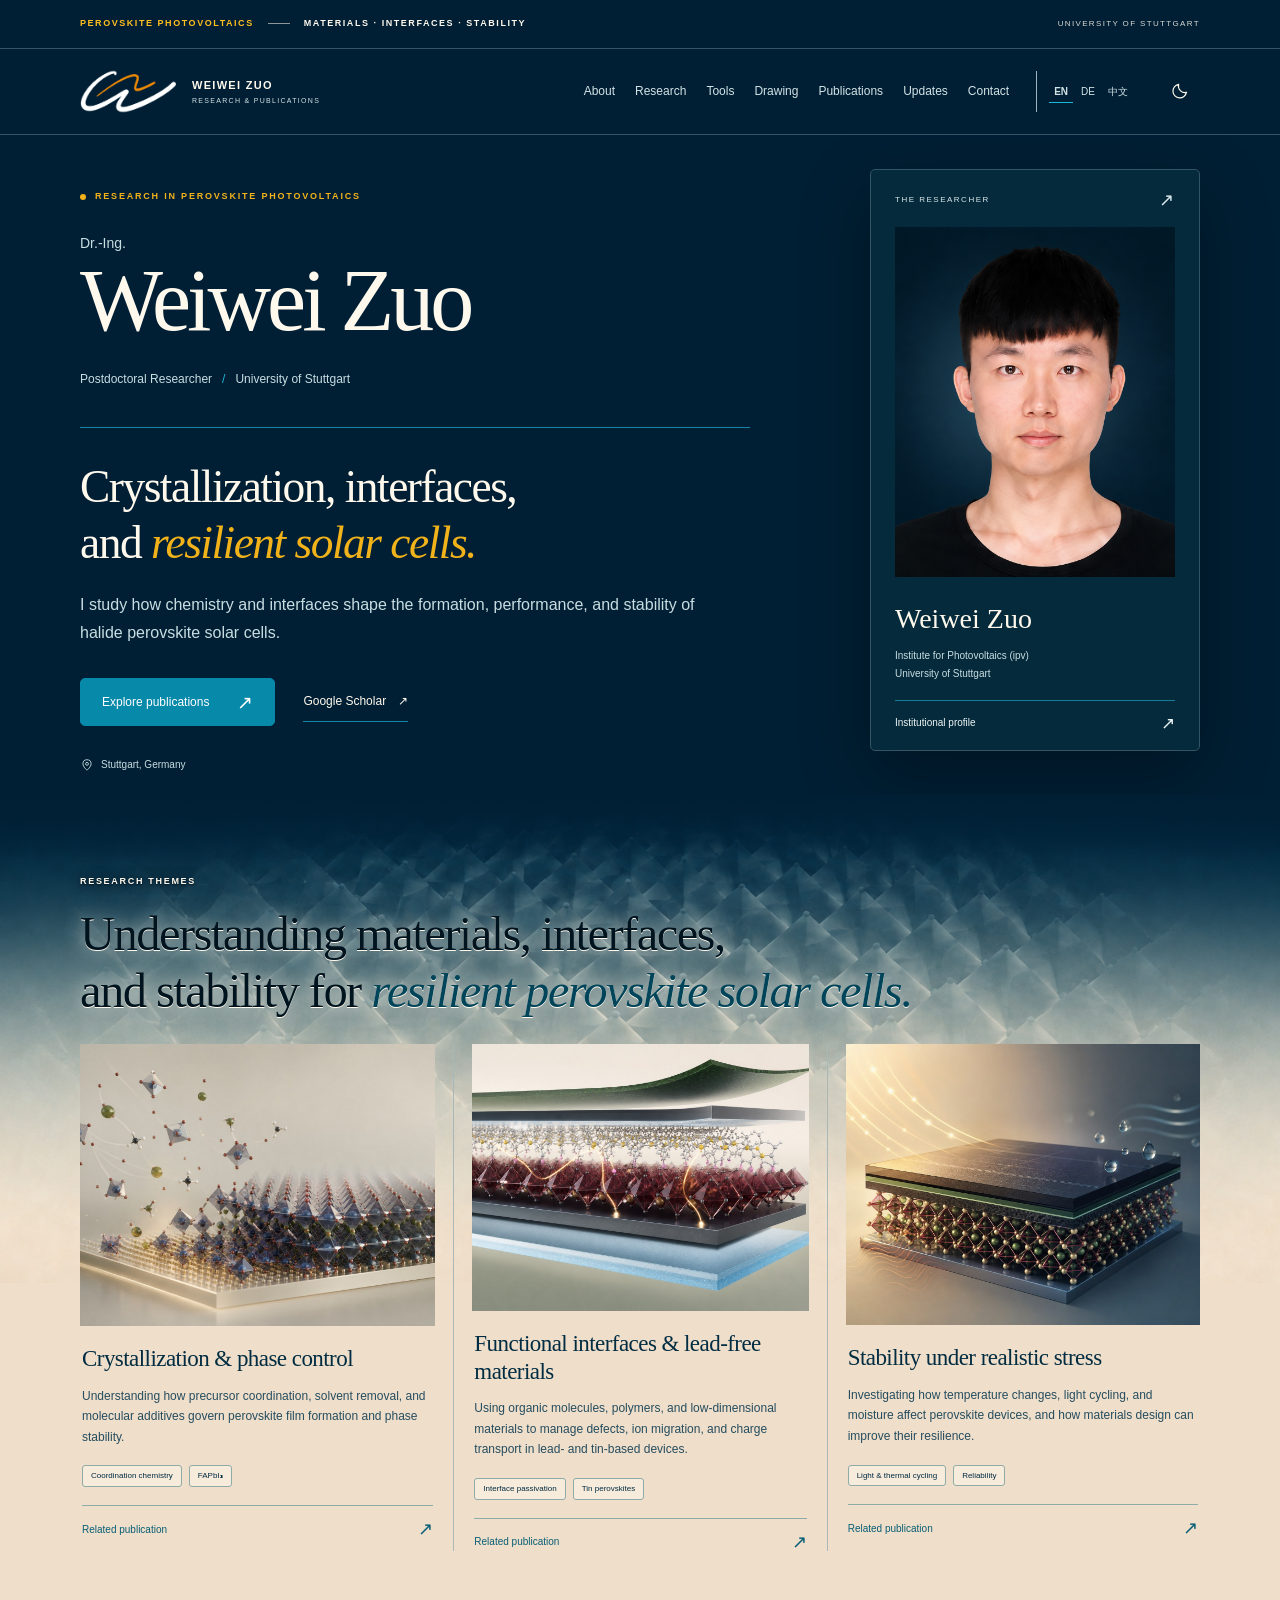
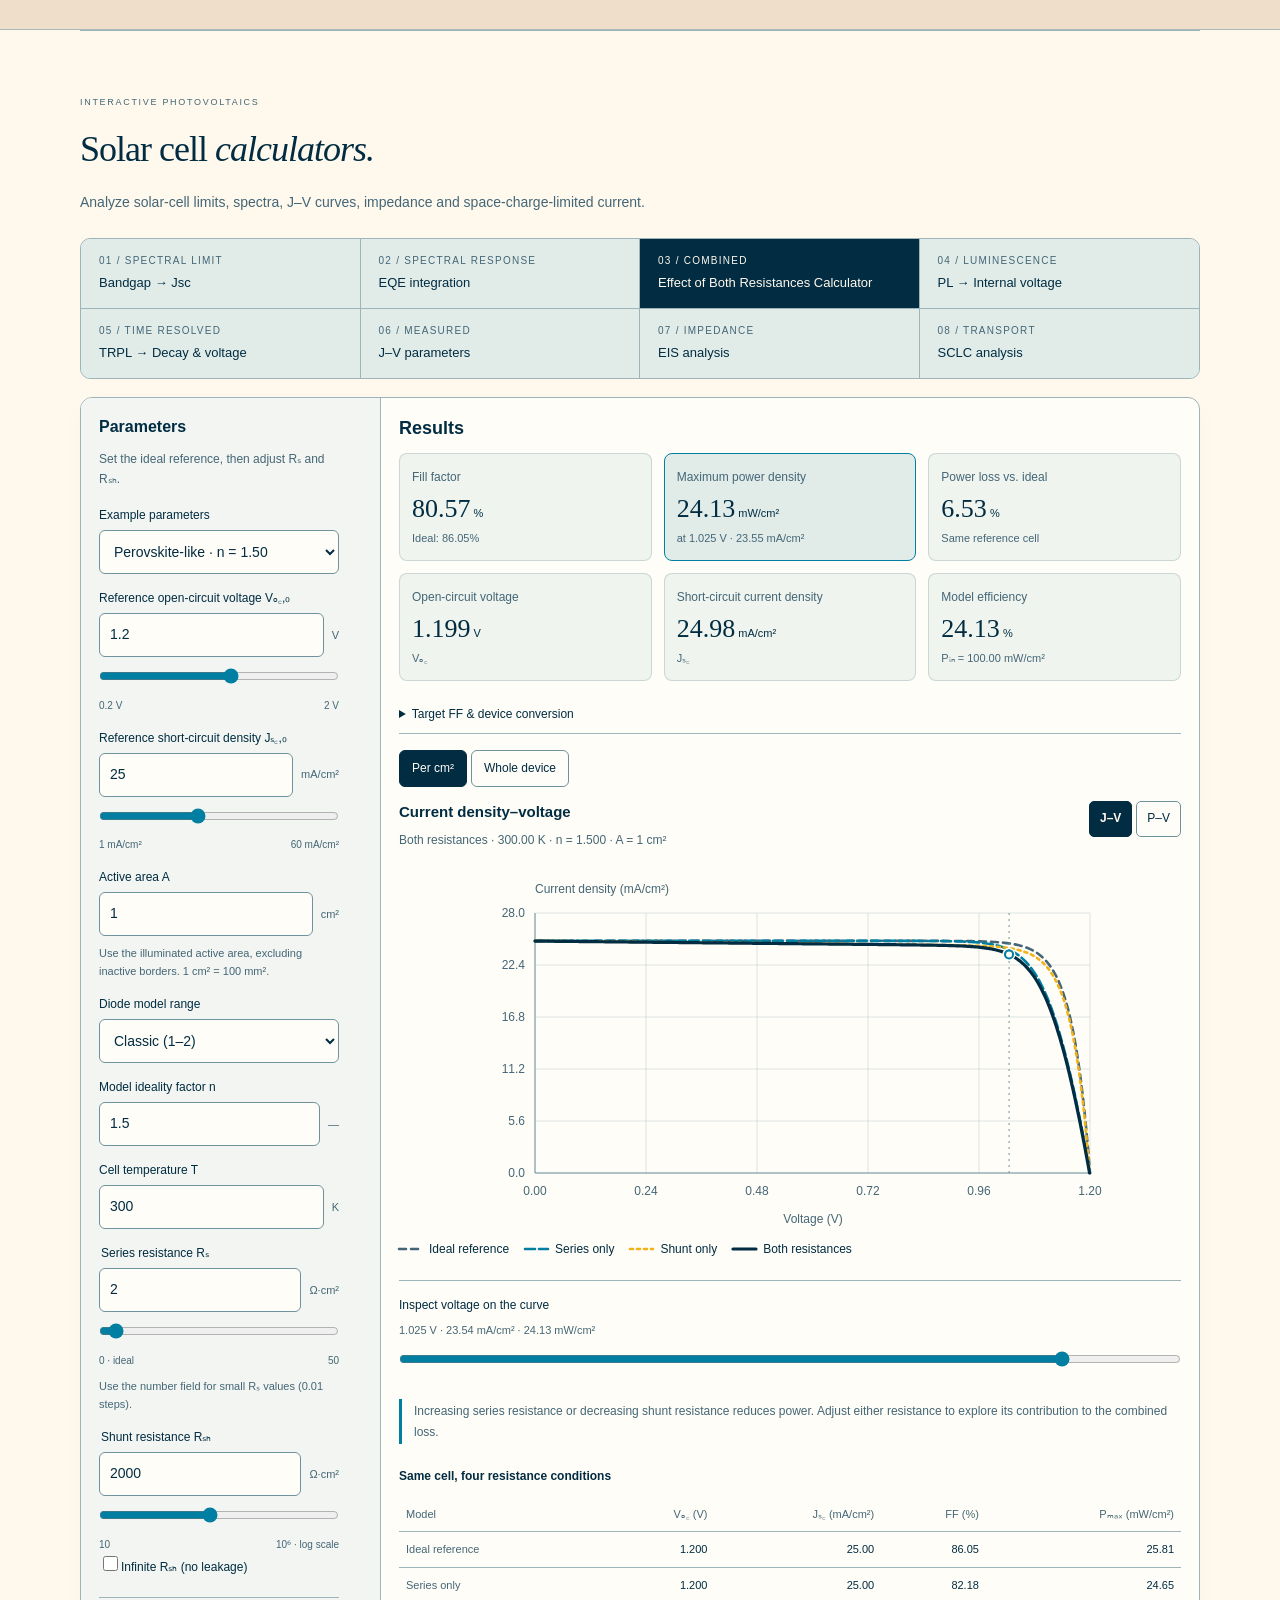
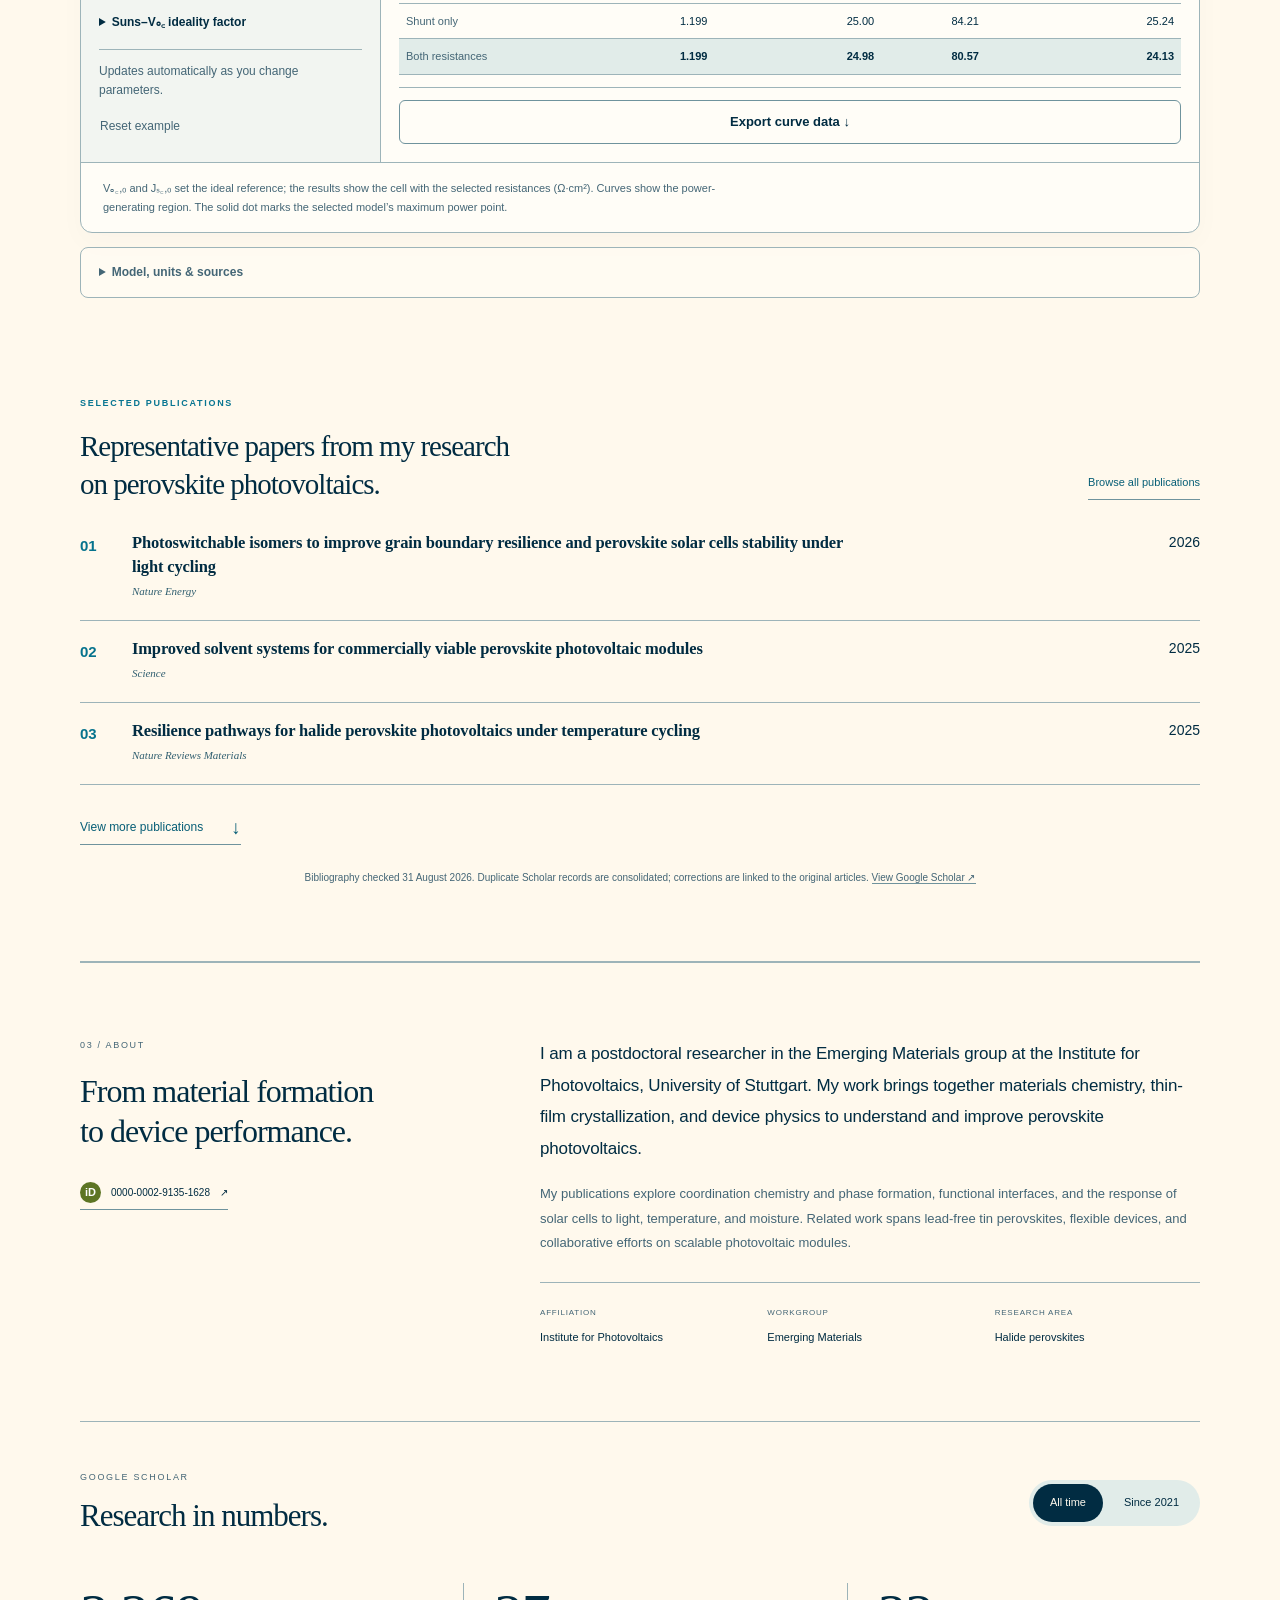
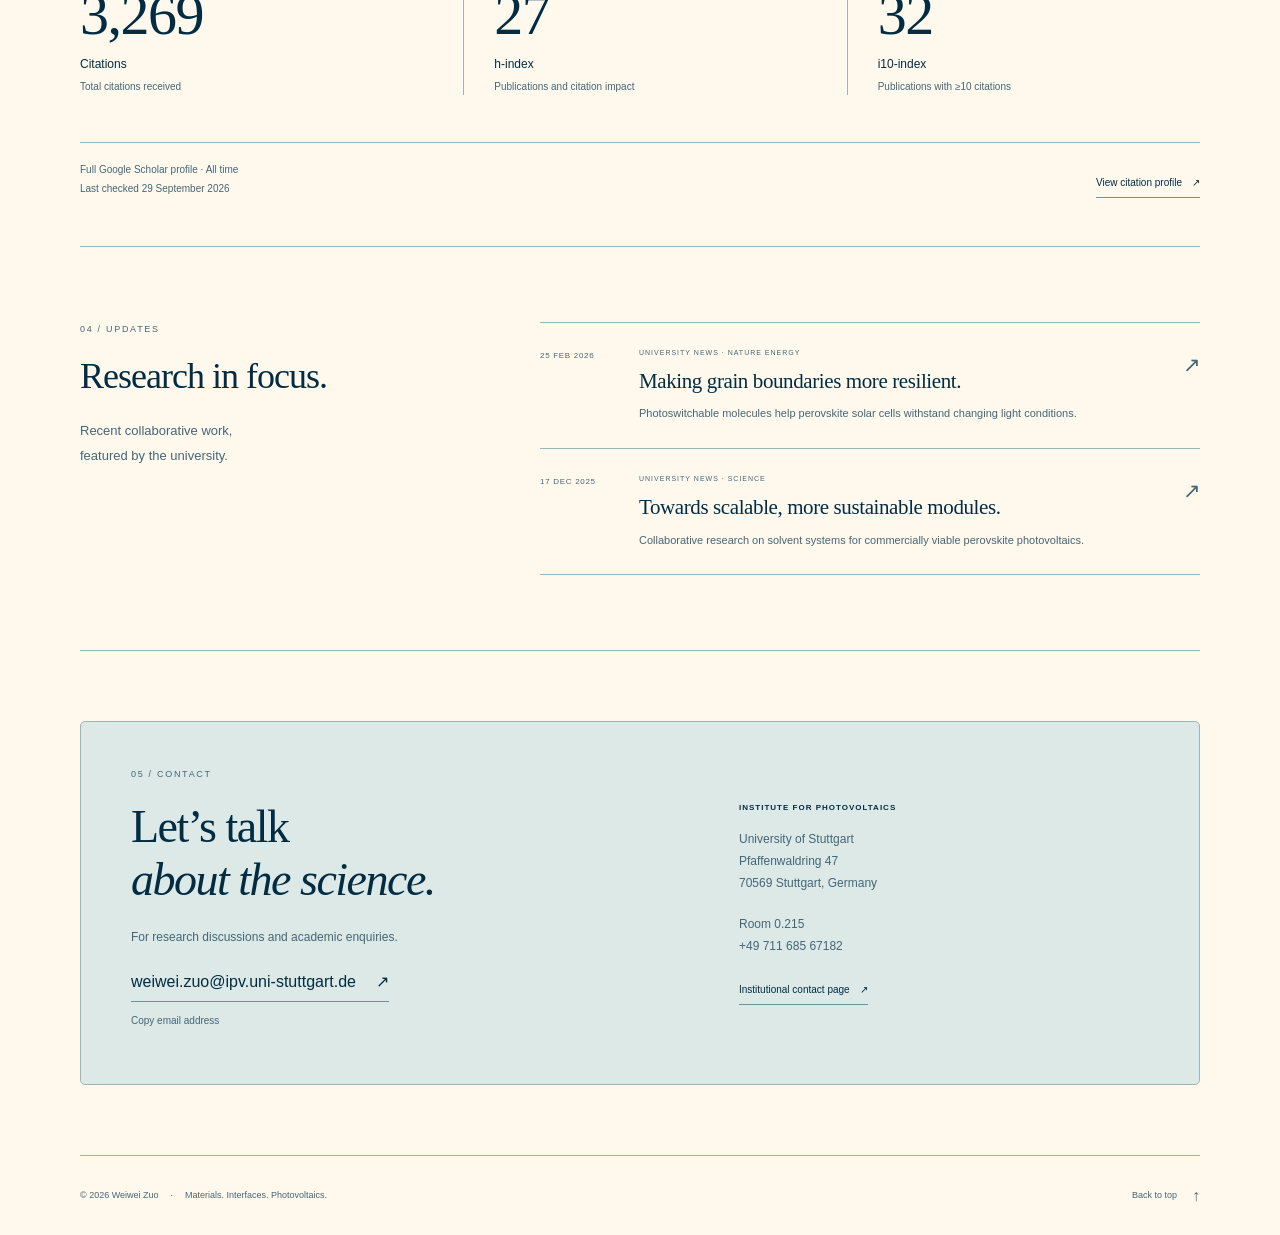
==== commit c561a265: "Add extended diode ideality and measured J-V checks" ====
--- a/index.html
+++ b/index.html
@@ -23,14 +23,14 @@
   <link rel="alternate" hreflang="de" href="https://muheilheim.github.io/weezuo/de.html">
   <link rel="alternate" hreflang="zh-CN" href="https://muheilheim.github.io/weezuo/zh.html">
   <link rel="alternate" hreflang="x-default" href="https://muheilheim.github.io/weezuo/">
-  <script defer src="./i18n.js?v=315ab167f964"></script>
+  <script defer src="./i18n.js?v=0903da67a1b1"></script>
   <script defer src="./profile.js?v=97cbedcf37a3"></script>
   <script defer src="./publications.js?v=69e78251b039"></script>
   <script defer src="./app.js?v=e6a5f8f074fa"></script>
-  <link rel="stylesheet" href="./resistance-lab.css?v=c92cca5bce99">
+  <link rel="stylesheet" href="./resistance-lab.css?v=e8a22ecb0425">
   <script defer src="./csv-export.js?v=f957c0c2aa8f"></script>
-  <script defer src="./resistance-model.js?v=f3a6c4cd6b2b"></script>
-  <script defer src="./resistance-lab.js?v=57913223651d"></script>
+  <script defer src="./resistance-model.js?v=f75575c6beba"></script>
+  <script defer src="./resistance-lab.js?v=2f05d6a8a258"></script>
   <link rel="stylesheet" href="./spectral-tools.css?v=d1590d800124">
   <script defer src="./solar-spectrum.js?v=75fdae03298f"></script>
   <script defer src="./spectral-model.js?v=5e9f2d489d0e"></script>
--- a/resistance-lab.css
+++ b/resistance-lab.css
@@ -16,7 +16,12 @@
 .rl-unit{white-space:nowrap;font-size:11px;color:var(--muted)}
 .rl-range-labels{display:flex;justify-content:space-between;font-size:10px;color:var(--muted)}
 .rl-field:disabled{opacity:.52}
-.rl-field input[aria-invalid="true"]{border-color:var(--orange);outline:1px solid var(--orange)}
+.rl-field textarea{width:100%;min-height:76px;padding:8px 10px;border:1px solid var(--control);border-radius:6px;background:var(--surface);color:var(--ink);font:12px/1.5 Consolas,monospace;resize:vertical}
+.rl-field :is(input,textarea)[aria-invalid="true"]{border-color:var(--orange);outline:1px solid var(--orange)}
+.rl-n-warning{padding-left:9px;border-left:3px solid var(--orange)}
+.rl-fit-status{margin-top:8px}
+.rl-fit-status:empty,#rl-n-estimate:empty{display:none}
+#rl-measured-ff-check[data-state="unreachable"]{border-color:var(--orange)}
 .rl-check{display:flex;align-items:center;gap:8px;font-size:11px;margin-top:9px}
 .rl-check input{accent-color:var(--teal);width:15px;height:15px}
 .rl-advanced{border-top:1px solid var(--line);padding-top:14px;margin-top:6px}
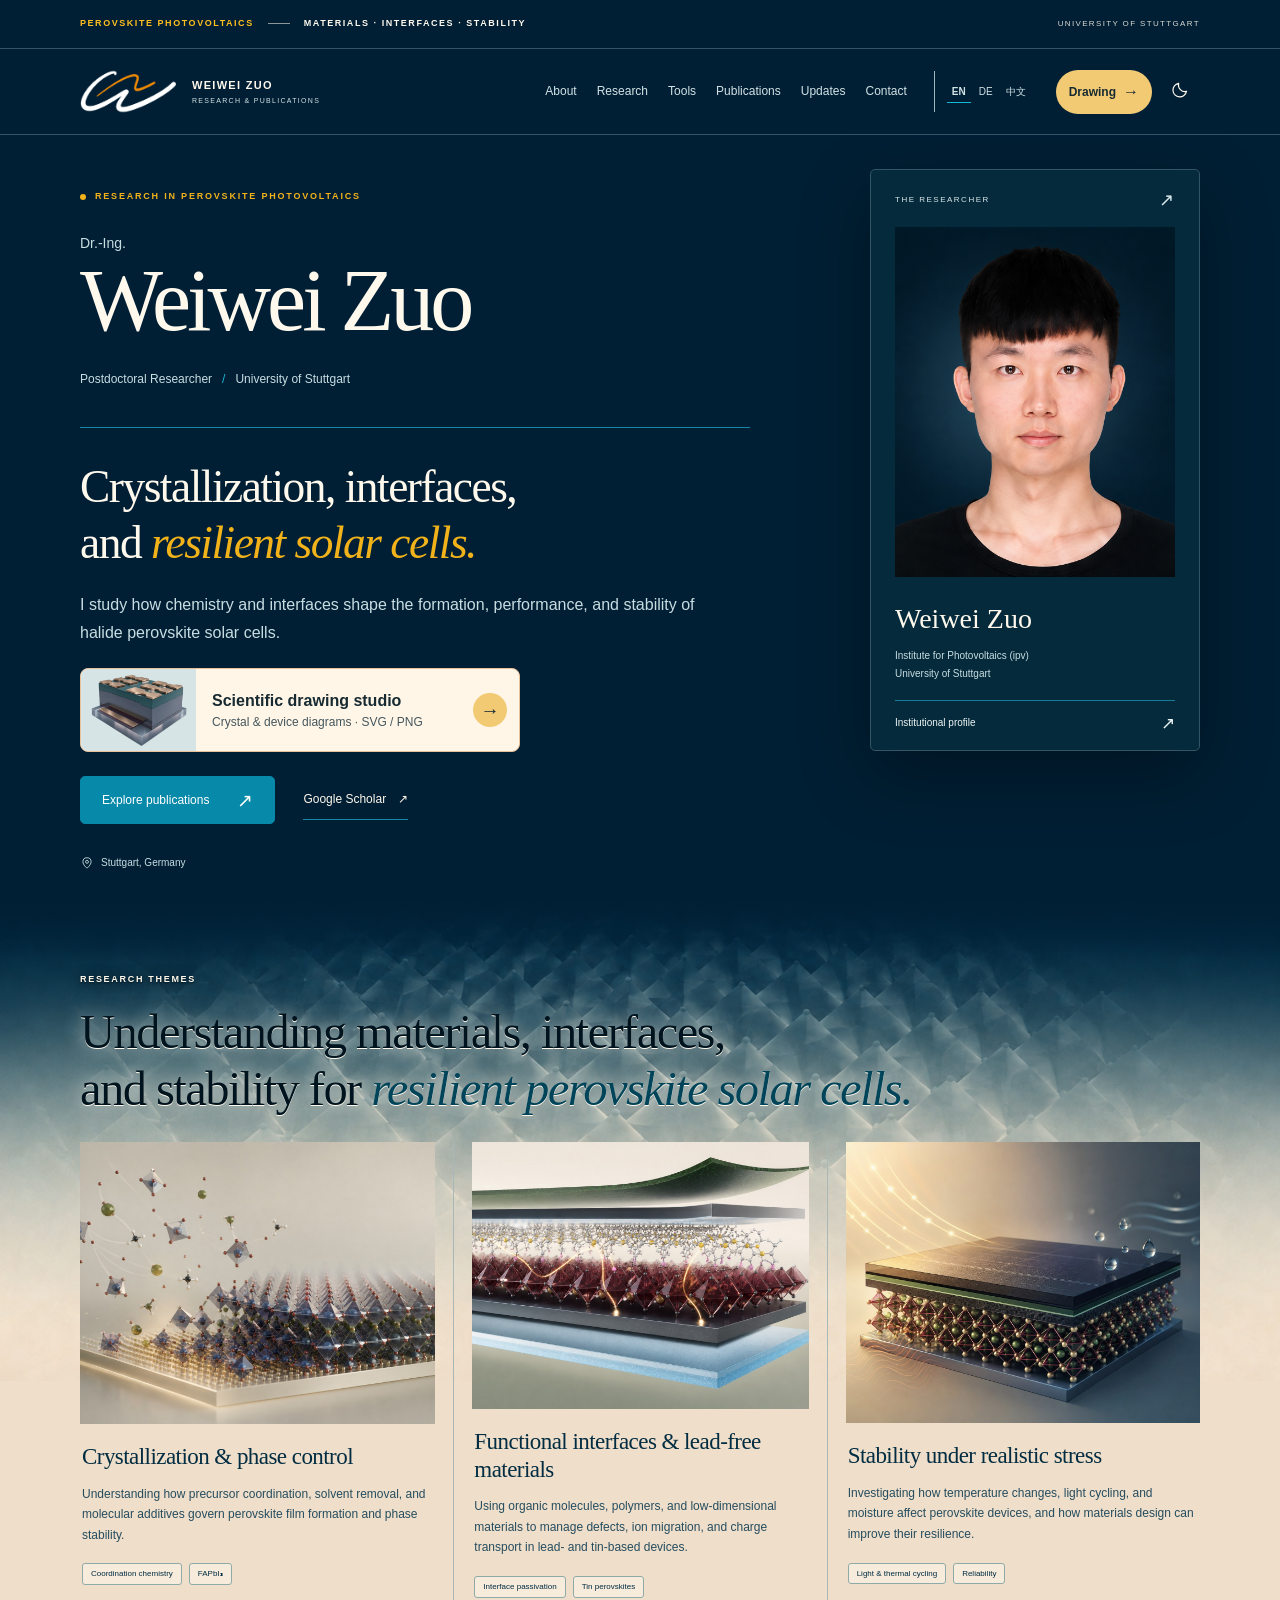
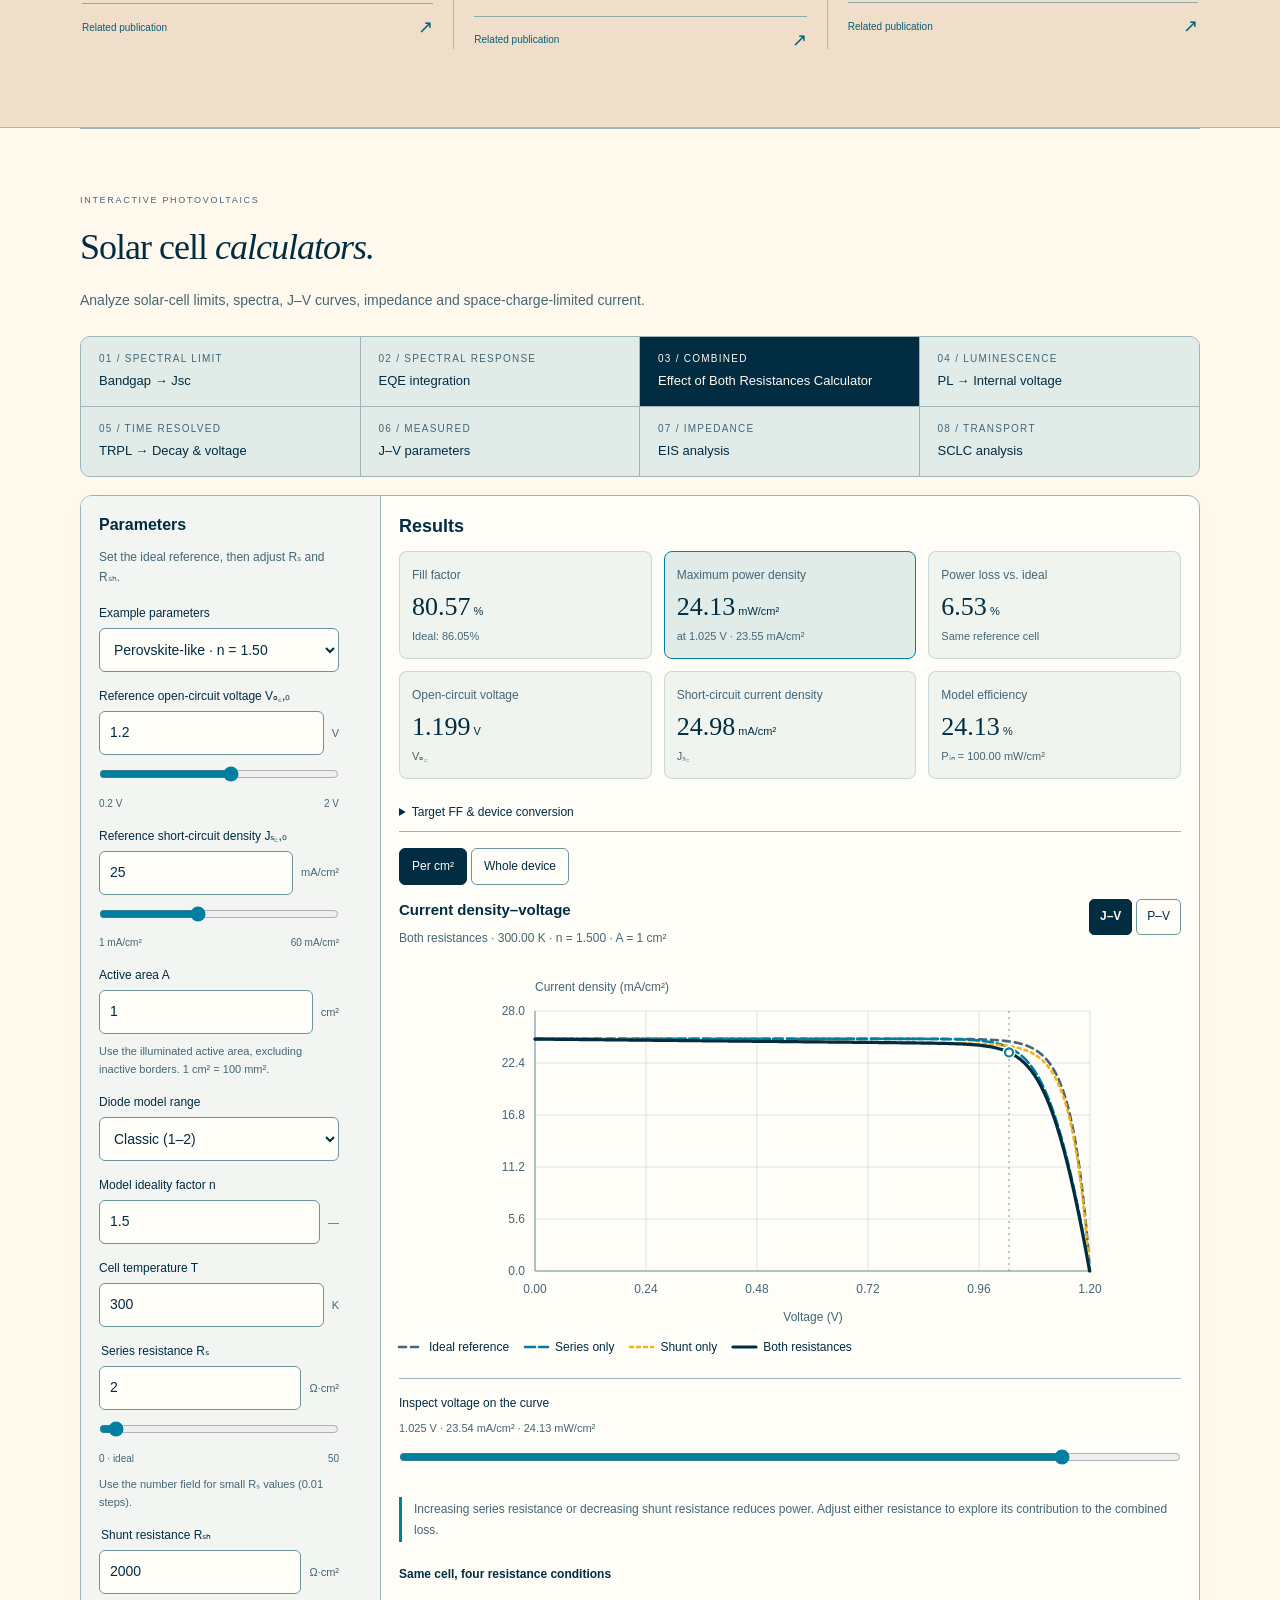
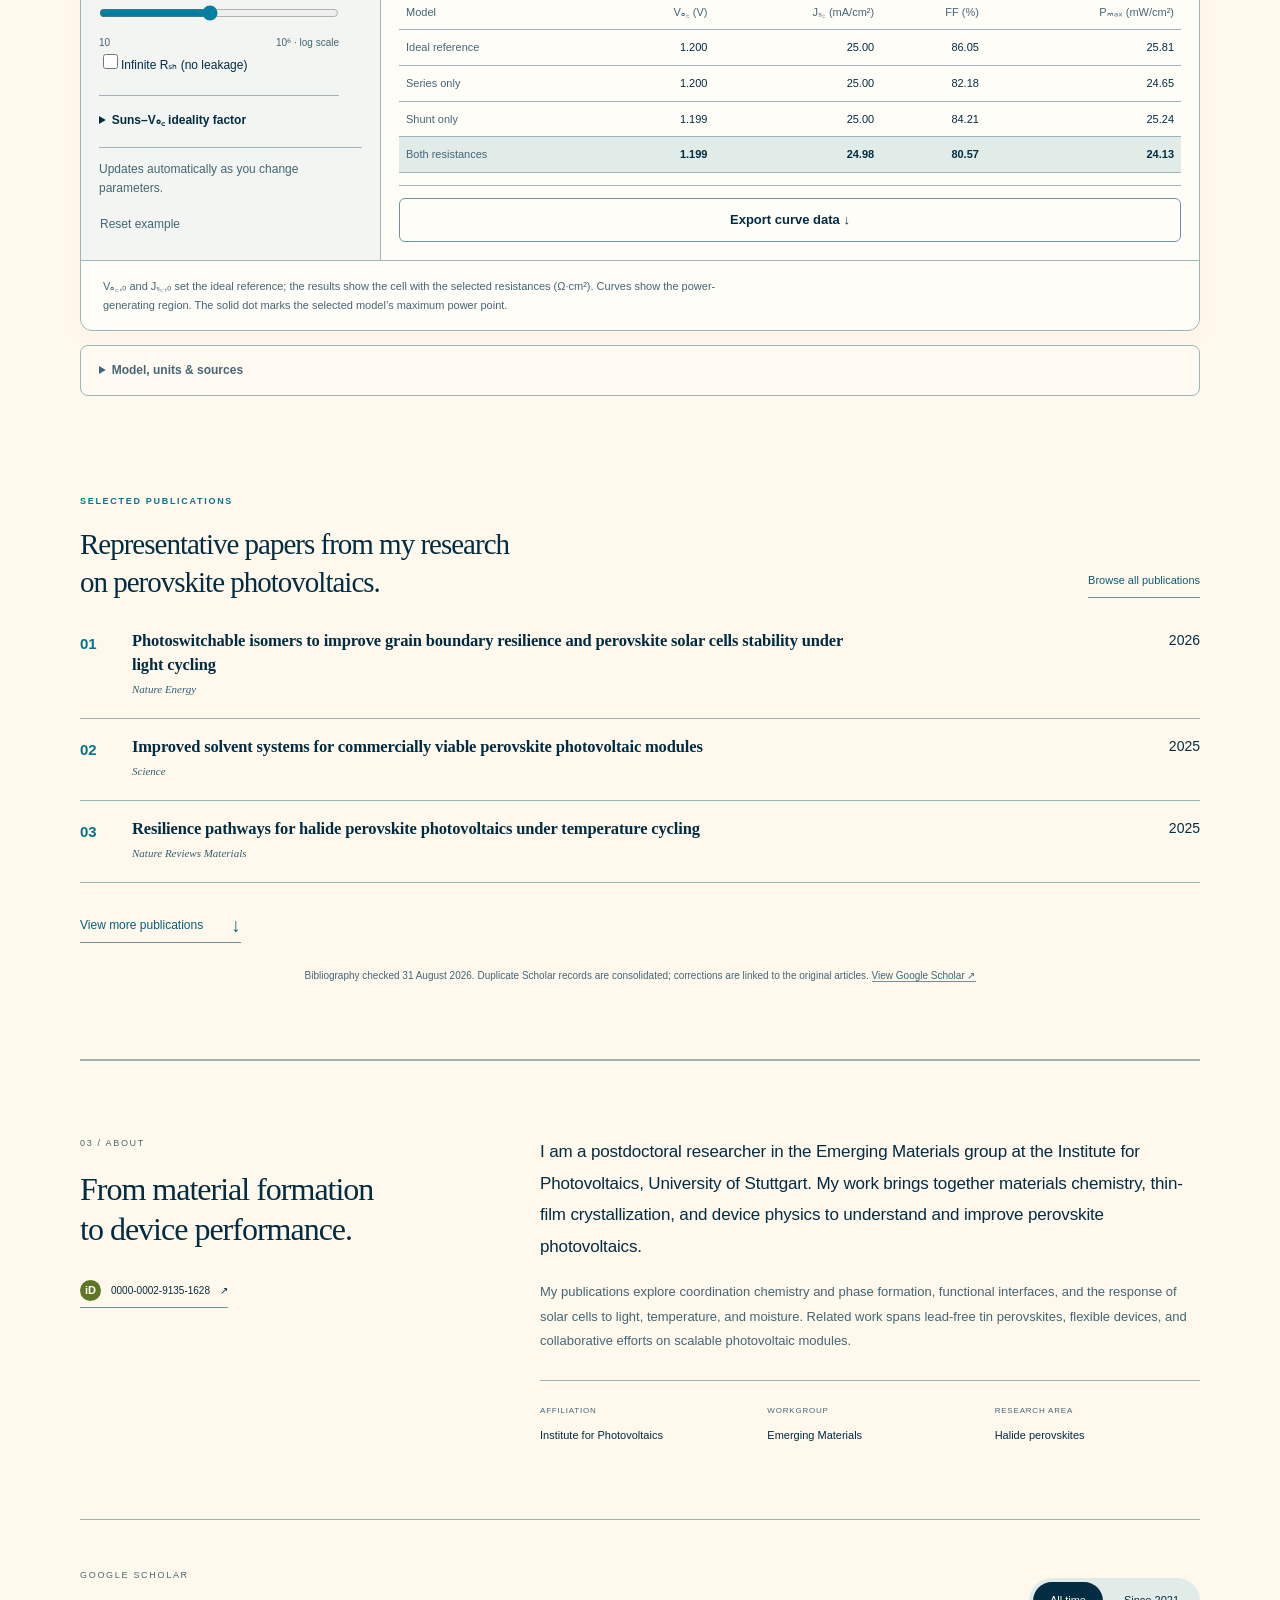
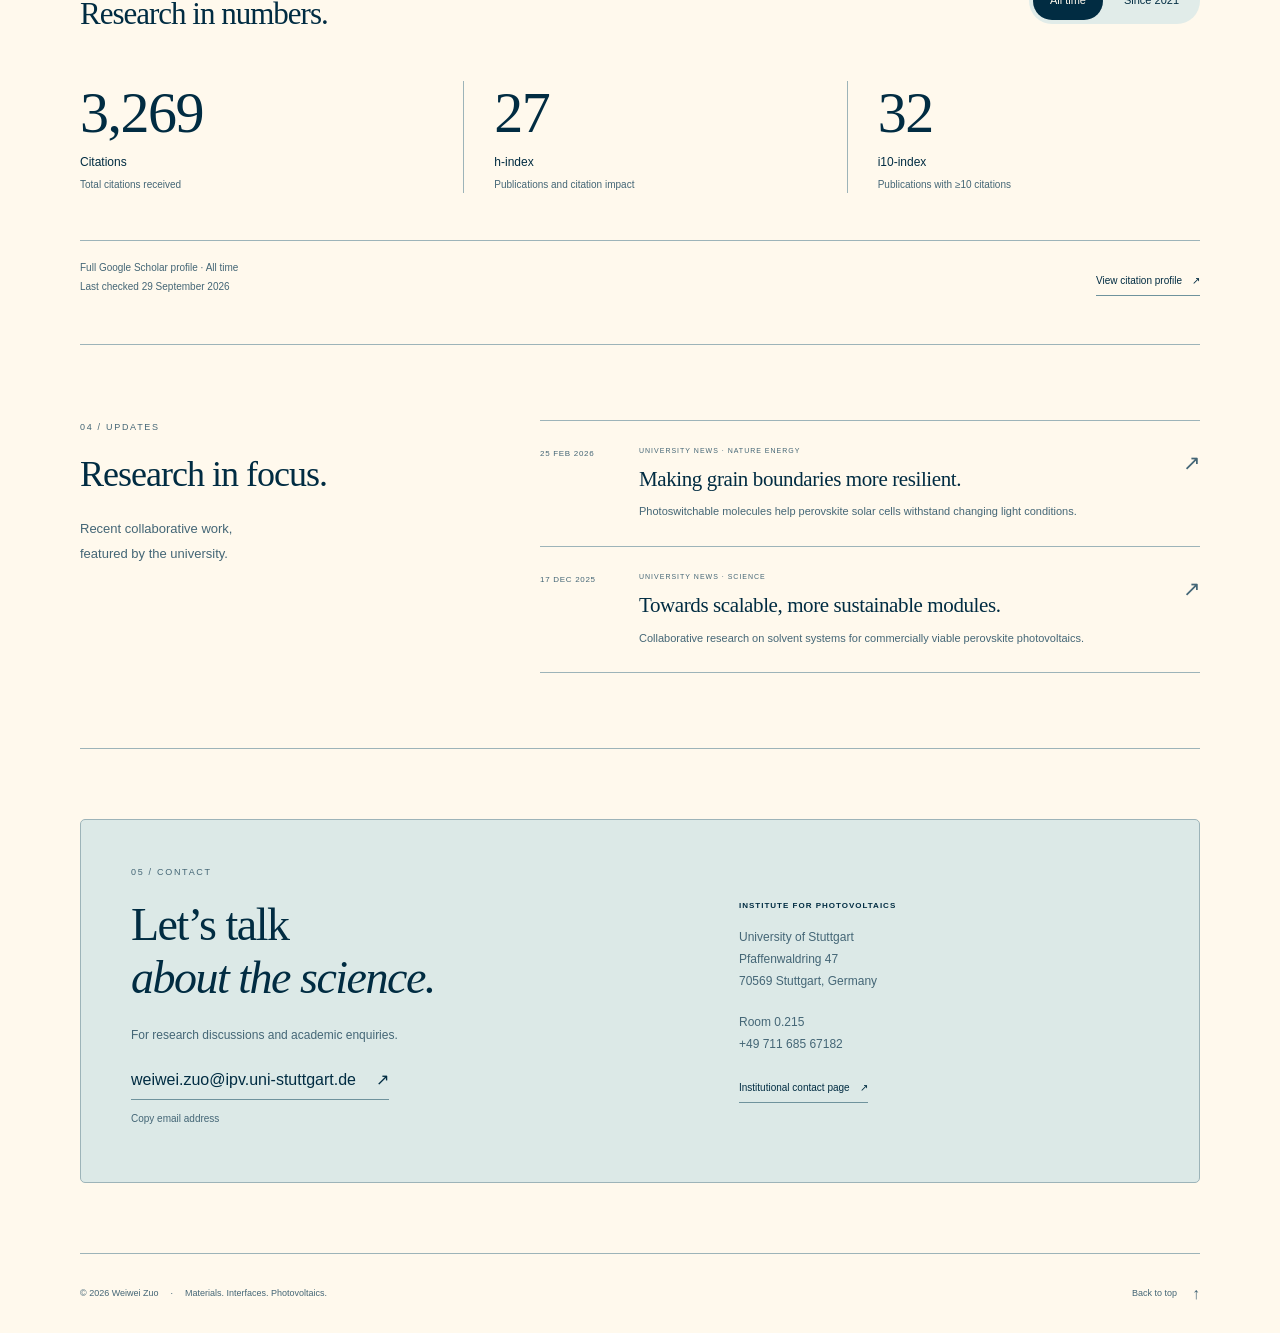
==== commit 2186e6dc: "Make the scientific drawing entry easier to find" ====
--- a/index.html
+++ b/index.html
@@ -18,15 +18,15 @@
   <meta property="og:image:alt" content="Portrait of Weiwei Zuo">
   <title>Weiwei Zuo | Perovskite Photovoltaic</title>
   <link rel="icon" type="image/svg+xml" sizes="any" href="./assets/weiwei-zuo-icon.svg">
-  <link rel="stylesheet" href="./styles.css?v=a208180c8eee">
+  <link rel="stylesheet" href="./styles.css?v=b04d7976b060">
   <link rel="alternate" hreflang="en" href="https://muheilheim.github.io/weezuo/">
   <link rel="alternate" hreflang="de" href="https://muheilheim.github.io/weezuo/de.html">
   <link rel="alternate" hreflang="zh-CN" href="https://muheilheim.github.io/weezuo/zh.html">
   <link rel="alternate" hreflang="x-default" href="https://muheilheim.github.io/weezuo/">
-  <script defer src="./i18n.js?v=0903da67a1b1"></script>
+  <script defer src="./i18n.js?v=79e8bdea9b58"></script>
   <script defer src="./profile.js?v=97cbedcf37a3"></script>
   <script defer src="./publications.js?v=69e78251b039"></script>
-  <script defer src="./app.js?v=e6a5f8f074fa"></script>
+  <script defer src="./app.js?v=f92eeeee4824"></script>
   <link rel="stylesheet" href="./resistance-lab.css?v=e8a22ecb0425">
   <script defer src="./csv-export.js?v=f957c0c2aa8f"></script>
   <script defer src="./resistance-model.js?v=f75575c6beba"></script>
@@ -69,10 +69,12 @@
   <header class="header">
     <div class="header-inner wrap">
       <a href="#home" class="brand" aria-label="Weiwei Zuo home"><img class="brand-mark" src="./assets/weiwei-zuo-logo.png" width="1846" height="852" alt="" decoding="async"><span>WEIWEI ZUO<span class="brand-subtitle">RESEARCH &amp; PUBLICATIONS</span></span></a>
-      <nav id="navigation" class="nav" aria-label="Main navigation"><a href="#about">About</a><a href="#research">Research</a><a href="#solar-cell-tools">Tools</a><a href="./drawing.html?lang=en">Drawing</a><a href="#publications">Publications</a><a href="#updates">Updates</a><a href="#contact">Contact</a><span class="language-switch" role="group" aria-label="Language"><a data-language="en" href="./index.html" lang="en" aria-current="page">EN</a><a data-language="de" href="./de.html" lang="de">DE</a><a data-language="zh" href="./zh.html" lang="zh-CN">中文</a></span></nav>
+      <nav id="navigation" class="nav" aria-label="Main navigation"><a href="#about">About</a><a href="#research">Research</a><a href="#solar-cell-tools">Tools</a><a href="#publications">Publications</a><a href="#updates">Updates</a><a href="#contact">Contact</a><span class="language-switch" role="group" aria-label="Language"><a data-language="en" href="./index.html" lang="en" aria-current="page">EN</a><a data-language="de" href="./de.html" lang="de">DE</a><a data-language="zh" href="./zh.html" lang="zh-CN">中文</a></span></nav>
       <div class="header-actions">
+        <nav class="drawing-navigation" aria-label="Scientific drawing studio">
+          <a class="drawing-nav-link" href="./drawing.html?lang=en"><span>Drawing</span><span aria-hidden="true">→</span></a>
+        </nav>
         <button class="icon-button" id="theme-button" type="button" aria-label="Switch to dark mode" aria-pressed="false"><svg class="moon-icon" viewBox="0 0 24 24" fill="none" stroke="currentColor" stroke-width="1.5" aria-hidden="true"><path d="M20.8 13.2A8.5 8.5 0 0 1 10.8 3.1a8.6 8.6 0 1 0 10 10.1Z"/></svg><svg class="sun-icon" viewBox="0 0 24 24" fill="none" stroke="currentColor" stroke-width="1.5" aria-hidden="true"><circle cx="12" cy="12" r="4"/><path d="M12 2v2m0 16v2M2 12h2m16 0h2M5 5l1.5 1.5m11 11L19 19M5 19l1.5-1.5m11-11L19 5"/></svg></button>
-        <button class="icon-button menu-button" id="menu-button" type="button" aria-expanded="false" aria-controls="navigation" aria-label="Open navigation"><svg viewBox="0 0 24 24" fill="none" stroke="currentColor" stroke-width="1.5" aria-hidden="true"><path d="M4 7h16M4 12h16M4 17h16"/></svg></button>
       </div>
     </div>
   </header>
@@ -86,6 +88,14 @@
         <p class="hero-role"><span data-profile="role">Postdoctoral Researcher</span><span class="role-divider" aria-hidden="true">/</span><span data-profile="university">University of Stuttgart</span></p>
         <p class="hero-headline">Crystallization, interfaces,<br>and <em>resilient solar cells.</em></p>
         <p class="hero-description" data-profile="statement">I study how chemistry and interfaces shape the formation, performance, and stability of halide perovskite solar cells.</p>
+        <a class="drawing-feature" href="./drawing.html?lang=en" aria-labelledby="drawing-feature-title" aria-describedby="drawing-feature-details">
+          <span class="drawing-feature-visual"><img src="./assets/drawing-device-thumbnail.webp" width="720" height="540" alt="" decoding="async"></span>
+          <span class="drawing-feature-copy">
+            <strong id="drawing-feature-title">Scientific drawing studio</strong>
+            <span id="drawing-feature-details">Crystal &amp; device diagrams · SVG / PNG</span>
+          </span>
+          <span class="drawing-feature-arrow" aria-hidden="true">→</span>
+        </a>
         <div class="hero-cta"><a class="button primary" href="#publications">Explore publications<span aria-hidden="true">↗</span></a><a class="text-link" href="https://scholar.google.com/citations?user=ynl-iTQAAAAJ&amp;hl=en" target="_blank" rel="noopener noreferrer">Google Scholar<span aria-hidden="true">↗</span></a></div>
         <div class="hero-location"><svg viewBox="0 0 24 24" fill="none" stroke="currentColor" stroke-width="1.5" aria-hidden="true"><path d="M19 10c0 5-7 11-7 11S5 15 5 10a7 7 0 0 1 14 0Z"/><circle cx="12" cy="10" r="2.5"/></svg>Stuttgart, Germany</div>
       </div>
--- a/styles.css
+++ b/styles.css
@@ -1,7 +1,7 @@
 :root{--bg:#fffdf7;--surface:#fff;--ink:#022b40;--muted:#385f70;--line:#8fb8c8;--control:#678f9f;--soft:#e4f2f6;--accent:#d58a00;--paper:#cfe5ed;--sky:#67b4d9;--teal:#087c98;--orange:#b95000;--orcid:#5d7524;--banner:#022b40;--banner-end:#07566c;--banner-ink:#fffdf7;--banner-accent:#ffbf1f;--banner-line:#ffbf1f;--sans:Inter,"Segoe UI",Arial,sans-serif;--serif:Georgia,"Times New Roman",serif}
 :root[data-theme="dark"]{--bg:#011923;--surface:#073549;--ink:#f8fcfd;--muted:#c2d8e1;--line:#4e7f90;--control:#56899a;--soft:#0b3f53;--accent:#ffc52b;--paper:#0a3a4c;--sky:#9bd7ef;--teal:#6bcbe0;--orange:#ffad4a;--orcid:#5d7524;--banner:#0a4357;--banner-end:#0d5d72;--banner-ink:#f8fcfd;--banner-accent:#ffc52b;--banner-line:#ffc52b}
 *{box-sizing:border-box}
-html{scroll-behavior:smooth;scroll-padding-top:110px}
+html{scroll-behavior:smooth;scroll-padding-top:var(--homepage-scroll-padding,110px)}
 body{margin:0;background:var(--bg);color:var(--ink);font-family:var(--sans);font-size:15px;line-height:1.7;-webkit-font-smoothing:antialiased}
 body:has(dialog[open]){overflow:hidden}
 button,input,select,textarea{font:inherit}
@@ -39,12 +39,11 @@
 .language-switch a[aria-current="page"]{color:var(--ink);font-weight:700}
 .language-switch a[aria-current="page"]::after{right:0}
 @media(max-width:1060px){.nav{gap:12px}.language-switch{margin-left:2px;padding-left:7px}}
-@media(max-width:720px){.language-switch{width:100%;justify-content:center;border-left:0;border-top:1px solid var(--line);margin:7px 0 0;padding:8px 0 0}.language-switch a{flex:0 0 auto!important;padding-inline:13px!important}}
 .header-actions{display:flex;gap:6px}
 .icon-button{display:inline-flex;align-items:center;justify-content:center;width:42px;height:42px;flex-shrink:0;border:0;background:transparent;border-radius:50%;font-size:24px}
 .icon-button svg{width:19px;height:19px}
 .icon-button:hover{background:var(--paper)}
-.sun-icon,.menu-button{display:none}
+.sun-icon{display:none}
 [data-theme="dark"] .moon-icon{display:none}
 [data-theme="dark"] .sun-icon{display:block}
 .hero{display:grid;grid-template-columns:minmax(0,1fr) 282px;gap:108px;align-items:center;padding-block:77px 73px}
@@ -215,7 +214,7 @@
 .toast.visible{opacity:1;transform:translate(-50%,0)}
 @media(max-width:1060px){.wrap{width:calc(100% - 72px)}.hero{gap:60px;grid-template-columns:minmax(0,1fr) 260px}.hero-role{max-width:340px;gap:5px 9px}.role-divider{display:none}.hero-role>span:last-child{flex-basis:100%}.nav{gap:20px}.brand-subtitle{display:none}.research-strip{font-size:11px;gap:15px}.about-section,.updates-section{gap:42px}.research-card-content{padding:20px 20px 18px}.research-card h3{font-size:22px}.publication-controls{align-items:start}.search-box input{width:180px}.publication-tabs button{padding:8px 12px}.contact-inner{gap:40px;padding:40px}.contact-email{font-size:14px}}
 @media(max-width:800px){.wrap{width:calc(100% - 48px)}.header-inner{height:74px;gap:18px}.nav{gap:15px}.nav a{font-size:11px}.brand{font-size:10px;gap:13px}.brand-mark{font-size:32px}.hero{grid-template-columns:minmax(0,1fr) 220px;gap:38px;padding-block:56px}.eyebrow{font-size:7px;letter-spacing:1.2px;gap:7px;margin-bottom:28px}h1{font-size:62px}.hero-headline{font-size:23px;margin:22px 0 15px}.hero-description{font-size:12px}.hero-cta{gap:20px}.button{padding-inline:16px;font-size:11px;gap:16px}.text-link{font-size:11px;gap:8px}.profile-card{padding:17px 18px 0}.profile-topline{font-size:7px}.profile-card-info strong{font-size:22px}.profile-card-info span{font-size:9px}.profile-card-info{padding:14px 0}.profile-card-link{font-size:9px}.research-strip{font-size:10px;gap:12px;padding-block:20px}.strip-label{font-size:7px;letter-spacing:.6px}.strip-star{font-size:15px}.section{padding-block:55px}h2{font-size:32px}.about-section h2{font-size:27px}.about-section,.updates-section{grid-template-columns:1fr 1.6fr;gap:35px}.about-lead{font-size:15px}.body-copy{font-size:12px}.about-facts{font-size:10px;gap:16px}.fact-label{font-size:7px;letter-spacing:.3px}.section-heading{gap:20px}.section-aside{font-size:10px;max-width:200px}.research-grid{gap:14px}.research-card-content{padding:19px 17px 17px}.research-card h3{font-size:21px}.research-card p{font-size:11px}.tags{gap:5px}.tags span{font-size:7px;padding:2px 5px}.research-card-content>a{font-size:9px}.publication-controls{flex-direction:column;gap:18px}.search-controls{width:100%}.search-box{flex:1}.search-box input{width:100%}.publication{gap:16px;grid-template-columns:50px minmax(0,1fr)}.publication h3{font-size:16px}.pub-year{font-size:23px}.update-row{grid-template-columns:1fr 17px;gap:8px}.update-row time{grid-column:1}.update-row>div{grid-column:1}.update-row>span{grid-column:2;grid-row:1/3}.contact-inner h2{font-size:39px}.contact-inner{padding:32px;gap:30px}.contact-email{font-size:12px;gap:10px}.contact-details{font-size:11px}.contact-details .address-title{font-size:7px;letter-spacing:.4px}}
-@media(max-width:720px){html{scroll-padding-top:91px}.wrap{width:calc(100% - 40px)}.header-inner{height:68px;gap:12px}.brand-subtitle{display:block;font-size:6px;letter-spacing:1px}.brand{font-size:10px;gap:14px}.brand-mark{font-size:34px}.header-actions{margin-left:auto;gap:0}.menu-button{display:inline-flex}.nav{display:none;position:absolute;top:68px;left:0;right:0;background:var(--bg);padding:14px 20px 20px;border-bottom:1px solid var(--line);box-shadow:0 12px 20px #00000008;gap:5px;flex-wrap:wrap}.nav.open{display:flex}.nav a{padding:10px 11px;font-size:12px;flex:1;text-align:center;white-space:nowrap}.hero{grid-template-columns:1fr;gap:37px;padding-block:42px 39px}.eyebrow{font-size:7px;letter-spacing:1.15px;margin-bottom:27px}.credential{font-size:12px}h1{font-size:64px;letter-spacing:-2.7px;margin-bottom:13px}.hero-role{font-size:11px;gap:2px}.hero-headline{font-size:27px;line-height:1.4;margin-block:25px 17px}.hero-description{font-size:13px;line-height:1.85;max-width:430px;margin-bottom:25px}.hero-cta{gap:23px}.button{padding:12px 17px;font-size:12px;gap:20px}.text-link{font-size:12px}.hero-location{font-size:10px;margin-top:22px}.profile-card{width:100%;max-width:340px;justify-self:center;transform:none;display:grid;grid-template-columns:104px minmax(0,1fr);padding:18px;gap:0 17px;border-radius:7px}.profile-topline{grid-column:1/-1;font-size:7px;margin-bottom:15px}.portrait-frame{grid-column:1;grid-row:2/4;align-self:center}.profile-card-info{grid-column:2;grid-row:2;padding:0 0 12px}.profile-card-info strong{font-size:22px;line-height:1.3;margin:0 0 8px}.profile-card-info span{font-size:9px;line-height:1.8}.profile-card-link{grid-column:2;grid-row:3;font-size:9px;padding:9px 0 0}.research-strip{flex-wrap:wrap;gap:12px 8px;font-size:10px;justify-content:space-between;padding-block:19px}.strip-label{flex-basis:100%;font-size:7px;letter-spacing:1px}.strip-star{font-size:13px}.section{padding-block:45px}.section-kicker{font-size:8px;margin-bottom:13px}h2{font-size:32px}.about-section,.updates-section{grid-template-columns:1fr;gap:25px}.about-section h2{font-size:30px}.section-intro>.inline-link{margin-top:17px}.about-lead{font-size:15px;line-height:1.85}.body-copy{font-size:13px}.about-facts{font-size:10px;gap:12px;margin-top:21px;padding-top:21px}.fact-label{font-size:7px}.section-heading{display:block;margin-bottom:26px}.section-aside{font-size:12px;max-width:none;margin:13px 0 0}.research-grid{grid-template-columns:1fr;gap:15px}.research-card-content{padding:23px 25px 20px}.research-card-top{margin-bottom:17px}.research-card h3{font-size:28px}.research-card h3 br{display:none}.research-card p{font-size:13px}.research-symbol{font-size:31px}.tags{margin-block:17px 19px}.tags span{font-size:9px;padding:3px 7px}.research-card-content>a{font-size:11px;padding-top:14px}.publications-section .section-heading>.inline-link{margin-top:14px}.publication-intro{font-size:12px;line-height:1.8}.publication-controls{gap:17px}.publication-tabs button{font-size:11px;padding:8px 14px}.search-controls{gap:7px}.search-box{padding-left:9px;gap:7px}.search-box input{font-size:10px;padding-block:12px}.search-box svg{width:13px;height:13px}select{font-size:10px;min-width:83px;padding-inline:7px}.publication-summary{font-size:8px}.publication{grid-template-columns:1fr;gap:9px;padding-block:24px}.pub-year{font-size:19px;padding:0}.pub-journal{font-size:7px;letter-spacing:1px;margin-bottom:8px}.publication h3{font-size:16px;line-height:1.6;margin-bottom:10px}.pub-authors{font-size:10px;line-height:1.9}.pub-citation{font-size:10px}.pub-links{gap:15px;margin-top:12px}.pub-links a,.pub-links button{font-size:10px;min-height:32px;display:inline-flex;align-items:center}.source-note{font-size:9px;text-align:left}.publication-bottom{gap:22px}.updates-section{gap:25px}.updates-section .section-intro>.body-copy{margin-top:13px}.update-row{padding-block:24px;grid-template-columns:minmax(0,1fr) 20px;gap:8px 15px}.update-row time{font-size:9px}.update-category{font-size:7px;letter-spacing:.7px;margin-block:7px}.update-row h3{font-size:24px}.update-row p{font-size:12px}.contact-section{padding-block:42px}.contact-inner{grid-template-columns:1fr;gap:27px;padding:29px 24px}.contact-inner h2{font-size:40px}.contact-copy>p:not(.section-kicker){font-size:11px;margin-block:18px}.contact-email{font-size:13px;gap:10px;max-width:100%}.copy-button{font-size:10px}.contact-details{border-top:1px solid var(--line);padding-top:25px;font-size:12px}.contact-details .address-title{font-size:8px;letter-spacing:.7px}.contact-details .inline-link{font-size:11px}.footer{font-size:8px;align-items:start;padding-block:24px;gap:20px}.footer p{max-width:230px;line-height:1.9}.footer-dot{margin-inline:5px}.footer a{gap:8px}dialog{padding:20px 22px 25px}dialog h2{font-size:19px}#citation-authors{font-size:11px}.dialog-top{margin-bottom:15px}.bibtex-label{margin-top:20px}#bibtex-text{font-size:10px}}
+@media(max-width:720px){html{scroll-padding-top:var(--homepage-scroll-padding,91px)}.wrap{width:calc(100% - 40px)}.header-inner{height:68px;gap:12px}.brand-subtitle{display:block;font-size:6px;letter-spacing:1px}.brand{font-size:10px;gap:14px}.brand-mark{font-size:34px}.header-actions{margin-left:auto;gap:0}.hero{grid-template-columns:1fr;gap:37px;padding-block:42px 39px}.eyebrow{font-size:7px;letter-spacing:1.15px;margin-bottom:27px}.credential{font-size:12px}h1{font-size:64px;letter-spacing:-2.7px;margin-bottom:13px}.hero-role{font-size:11px;gap:2px}.hero-headline{font-size:27px;line-height:1.4;margin-block:25px 17px}.hero-description{font-size:13px;line-height:1.85;max-width:430px;margin-bottom:25px}.hero-cta{gap:23px}.button{padding:12px 17px;font-size:12px;gap:20px}.text-link{font-size:12px}.hero-location{font-size:10px;margin-top:22px}.profile-card{width:100%;max-width:340px;justify-self:center;transform:none;display:grid;grid-template-columns:104px minmax(0,1fr);padding:18px;gap:0 17px;border-radius:7px}.profile-topline{grid-column:1/-1;font-size:7px;margin-bottom:15px}.portrait-frame{grid-column:1;grid-row:2/4;align-self:center}.profile-card-info{grid-column:2;grid-row:2;padding:0 0 12px}.profile-card-info strong{font-size:22px;line-height:1.3;margin:0 0 8px}.profile-card-info span{font-size:9px;line-height:1.8}.profile-card-link{grid-column:2;grid-row:3;font-size:9px;padding:9px 0 0}.research-strip{flex-wrap:wrap;gap:12px 8px;font-size:10px;justify-content:space-between;padding-block:19px}.strip-label{flex-basis:100%;font-size:7px;letter-spacing:1px}.strip-star{font-size:13px}.section{padding-block:45px}.section-kicker{font-size:8px;margin-bottom:13px}h2{font-size:32px}.about-section,.updates-section{grid-template-columns:1fr;gap:25px}.about-section h2{font-size:30px}.section-intro>.inline-link{margin-top:17px}.about-lead{font-size:15px;line-height:1.85}.body-copy{font-size:13px}.about-facts{font-size:10px;gap:12px;margin-top:21px;padding-top:21px}.fact-label{font-size:7px}.section-heading{display:block;margin-bottom:26px}.section-aside{font-size:12px;max-width:none;margin:13px 0 0}.research-grid{grid-template-columns:1fr;gap:15px}.research-card-content{padding:23px 25px 20px}.research-card-top{margin-bottom:17px}.research-card h3{font-size:28px}.research-card h3 br{display:none}.research-card p{font-size:13px}.research-symbol{font-size:31px}.tags{margin-block:17px 19px}.tags span{font-size:9px;padding:3px 7px}.research-card-content>a{font-size:11px;padding-top:14px}.publications-section .section-heading>.inline-link{margin-top:14px}.publication-intro{font-size:12px;line-height:1.8}.publication-controls{gap:17px}.publication-tabs button{font-size:11px;padding:8px 14px}.search-controls{gap:7px}.search-box{padding-left:9px;gap:7px}.search-box input{font-size:10px;padding-block:12px}.search-box svg{width:13px;height:13px}select{font-size:10px;min-width:83px;padding-inline:7px}.publication-summary{font-size:8px}.publication{grid-template-columns:1fr;gap:9px;padding-block:24px}.pub-year{font-size:19px;padding:0}.pub-journal{font-size:7px;letter-spacing:1px;margin-bottom:8px}.publication h3{font-size:16px;line-height:1.6;margin-bottom:10px}.pub-authors{font-size:10px;line-height:1.9}.pub-citation{font-size:10px}.pub-links{gap:15px;margin-top:12px}.pub-links a,.pub-links button{font-size:10px;min-height:32px;display:inline-flex;align-items:center}.source-note{font-size:9px;text-align:left}.publication-bottom{gap:22px}.updates-section{gap:25px}.updates-section .section-intro>.body-copy{margin-top:13px}.update-row{padding-block:24px;grid-template-columns:minmax(0,1fr) 20px;gap:8px 15px}.update-row time{font-size:9px}.update-category{font-size:7px;letter-spacing:.7px;margin-block:7px}.update-row h3{font-size:24px}.update-row p{font-size:12px}.contact-section{padding-block:42px}.contact-inner{grid-template-columns:1fr;gap:27px;padding:29px 24px}.contact-inner h2{font-size:40px}.contact-copy>p:not(.section-kicker){font-size:11px;margin-block:18px}.contact-email{font-size:13px;gap:10px;max-width:100%}.copy-button{font-size:10px}.contact-details{border-top:1px solid var(--line);padding-top:25px;font-size:12px}.contact-details .address-title{font-size:8px;letter-spacing:.7px}.contact-details .inline-link{font-size:11px}.footer{font-size:8px;align-items:start;padding-block:24px;gap:20px}.footer p{max-width:230px;line-height:1.9}.footer-dot{margin-inline:5px}.footer a{gap:8px}dialog{padding:20px 22px 25px}dialog h2{font-size:19px}#citation-authors{font-size:11px}.dialog-top{margin-bottom:15px}.bibtex-label{margin-top:20px}#bibtex-text{font-size:10px}}
 @media(max-width:370px){.wrap{width:calc(100% - 32px)}h1{font-size:58px}.hero-headline{font-size:24px}.eyebrow{font-size:6px;letter-spacing:.9px}.hero-cta{gap:18px}.button{font-size:11px;padding-inline:14px;gap:15px}.text-link{font-size:11px;gap:7px}.research-strip{font-size:9px;gap:9px 5px}.strip-star{font-size:11px}.profile-card{grid-template-columns:88px minmax(0,1fr);gap:0 13px;padding:15px}.profile-card-info strong{font-size:21px}.profile-card-info span{font-size:8px}.profile-card-link{font-size:8px}.contact-inner{padding:25px 19px}.contact-inner h2{font-size:35px}.contact-email{font-size:11px}.brand-subtitle{font-size:5px}.brand-mark{font-size:31px}.brand{gap:11px}.icon-button{width:38px}.about-facts{gap:9px;font-size:9px}}
 @media(max-width:1060px) and (min-width:801px){.research-section .section-heading{margin-bottom:50px}.research-section .section-heading h2{font-size:41px}.research-grid{gap:62px}.research-card{grid-template-columns:minmax(0,1.4fr) minmax(235px,.8fr);gap:38px}.research-card:nth-child(even){grid-template-columns:minmax(235px,.8fr) minmax(0,1.4fr)}.research-card-content{padding:9px 0 4px}.research-card-top{margin-bottom:32px}.research-card h3{font-size:31px}}
 @media(max-width:800px) and (min-width:621px){.research-section .section-heading{margin-bottom:43px}.research-section .section-heading h2{font-size:37px}.research-grid{gap:54px}.research-card{grid-template-columns:minmax(0,1.25fr) minmax(210px,.85fr);gap:28px}.research-card:nth-child(even){grid-template-columns:minmax(210px,.85fr) minmax(0,1.25fr)}.research-card-content{padding:7px 0 2px}.research-card-top{margin-bottom:23px}.research-card h3{font-size:27px;line-height:1.22}.research-card p{font-size:11px}.tags{margin-block:18px auto}.research-card-content>a{margin-top:18px}}
@@ -247,7 +246,7 @@
 .hero h1{font-size:clamp(66px,7.2vw,88px);line-height:1.02;letter-spacing:-4px;margin-bottom:23px}
 .hero-headline{font-family:var(--serif);font-size:clamp(36px,3.55vw,49px);line-height:1.22;letter-spacing:-1.5px;margin:38px 0 20px;padding-top:32px;border-top:1px solid #1487a4;max-width:670px}
 .hero-headline em{color:#f2b31a;font-size:1em}
-.hero-description{max-width:640px;font-size:16px;line-height:1.72;margin-bottom:32px}
+.hero-description{max-width:640px;font-size:16px;line-height:1.72;margin-bottom:22px}
 .hero .button.primary{background:#0789aa;border-color:#0789aa;color:#fff}
 .hero .button.primary:hover{background:#0aa0c4}
 .hero .text-link{border-color:#1487a4;color:#fff9ed}
@@ -330,7 +329,7 @@
 }
 @media(max-width:800px){
   .header{background:#011f34f5}
-  .nav{background:#052a3b;border-color:#315565;color:#fff9ed}
+
   .hero{grid-template-columns:minmax(0,1fr) 250px;gap:38px;padding-block:56px 28px}
   .hero h1{font-size:64px}
   .hero-headline{font-size:34px}
@@ -400,7 +399,6 @@
 html[lang="zh-CN"] .research-section .section-heading h2{color:#18384a}
 html[lang="zh-CN"] .research-section .section-heading h2 em{color:#a8473c}
 html[lang="zh-CN"] .research-card-content>a,html[lang="zh-CN"] .publication-tools summary,html[lang="zh-CN"] .publications-section #load-more{color:#a8473c}
-@media(max-width:800px){html[lang="de"] .nav{background:#254940;border-color:#688b7b}html[lang="zh-CN"] .nav{background:#254658;border-color:#617e83}}
 @media(max-width:720px){html[lang="zh-CN"] .hero-headline{font-size:clamp(23px,7vw,27px);letter-spacing:-.4px}}
 /* Chinese typography follows the readable sans-serif approach used by major Chinese university sites. */
 html[lang="zh-CN"]{--sans:"Microsoft YaHei","PingFang SC","Noto Sans CJK SC","Noto Sans SC","Source Han Sans SC",Arial,sans-serif}
@@ -487,3 +485,159 @@
   }
 }
 html[lang="zh-CN"] .rl-small{line-height:1.8}
+
+/* Keep the drawing studio visible even with the mobile menu closed. */
+:root {
+  --drawing-accent: #f3ca74;
+  --drawing-accent-hover: #ffdc96;
+}
+html[lang="zh-CN"] {
+  --drawing-accent: #ed9b7f;
+  --drawing-accent-hover: #fbb79f;
+}
+.drawing-navigation { display: flex; }
+.drawing-nav-link {
+  display: inline-flex;
+  align-items: center;
+  gap: 7px;
+  min-height: 44px;
+  padding-inline: 13px;
+  border-radius: 999px;
+  background: var(--drawing-accent);
+  color: #172a32;
+  font-size: 12px;
+  font-weight: 700;
+  line-height: 1;
+  white-space: nowrap;
+}
+.drawing-nav-link > span[aria-hidden] {
+  font-size: 16px;
+}
+.drawing-nav-link:is(:hover, :focus-visible) {
+  background: var(--drawing-accent-hover);
+}
+.drawing-feature {
+  display: grid;
+  grid-template-columns: minmax(64px, 27%) minmax(0, 1fr) 34px;
+  align-items: center;
+  gap: clamp(9px, 2vw, 16px);
+  max-width: 440px;
+  min-height: 84px;
+  margin-block-end: 24px;
+  padding-inline-end: 12px;
+  border: 1px solid #eac098;
+  border-radius: 8px;
+  background: #fff6e7;
+  color: #172a32;
+}
+.drawing-feature-visual {
+  position: relative;
+  align-self: stretch;
+  overflow: hidden;
+  border-radius: 7px 0 0 7px;
+  background: #d7e4e5;
+}
+.drawing-feature-visual img {
+  position: absolute;
+  inset: 0;
+  width: 100%;
+  height: 100%;
+  object-fit: contain;
+  padding: 5px;
+}
+.drawing-feature-copy {
+  display: grid;
+  gap: 3px;
+  padding-block: 11px;
+  line-height: 1.35;
+}
+.drawing-feature-copy strong {
+  font-size: 16px;
+  font-weight: 700;
+}
+.drawing-feature-copy span {
+  color: #44565d;
+  font-size: 12px;
+}
+.drawing-feature-arrow {
+  display: grid;
+  place-items: center;
+  width: 34px;
+  height: 34px;
+  border-radius: 50%;
+  background: var(--drawing-accent);
+  font-size: 19px;
+  line-height: 1;
+}
+.drawing-feature:is(:hover, :focus-visible) .drawing-feature-copy strong {
+  text-decoration: underline;
+  text-underline-offset: 3px;
+}
+@media (max-width: 1150px) {
+  .header-inner { gap: 12px; }
+  .header .nav { gap: 10px; }
+}
+@media (max-width: 930px) {
+  html:has(body > .header) {
+    scroll-padding-top: var(--homepage-scroll-padding, 156px);
+  }
+  .header-inner {
+    display: grid;
+    grid-template-columns: minmax(0, 1fr) auto;
+    row-gap: 5px;
+    height: auto;
+    min-height: 0;
+    padding-block: 7px 4px;
+  }
+  .header-inner > .brand { justify-self: start; }
+  .header-actions {
+    grid-column: 2;
+    grid-row: 1;
+    align-items: center;
+  }
+  .header .nav {
+    grid-column: 1 / -1;
+    grid-row: 2;
+    flex-wrap: wrap;
+    align-items: center;
+    justify-content: center;
+    gap: 0 clamp(4px, 1.3vw, 12px);
+    margin: 0;
+    padding-block-start: 3px;
+    border-top: 1px solid var(--banner-line);
+  }
+  .header .nav > a {
+    display: inline-flex;
+    align-items: center;
+    min-height: 32px;
+    padding: 4px 3px;
+    font-size: 12px;
+    white-space: nowrap;
+  }
+  .header .language-switch {
+    margin: 0;
+    padding-inline-start: 5px;
+  }
+}
+@media (max-width: 560px) {
+  .header .nav { column-gap: 4px; }
+  .header .nav > a { padding-inline: 2px; }
+  .header .language-switch {
+    gap: 2px;
+    padding-inline-start: 0;
+    border-inline-start: 0;
+  }
+  .header .language-switch a { padding-inline: 4px; }
+}
+@media (max-width: 480px) {
+  .header-inner { gap: 8px; }
+  .header .brand { gap: 7px; letter-spacing: .04em; }
+  .header .brand-mark { width: clamp(38px, 14vw, 67px); }
+  .header .brand-subtitle { display: none; }
+  .header-actions { gap: 2px; }
+  .header-actions .icon-button { width: 34px; }
+  .drawing-nav-link { padding-inline: 10px; }
+}
+@media print {
+  .drawing-feature { display: none; }
+}
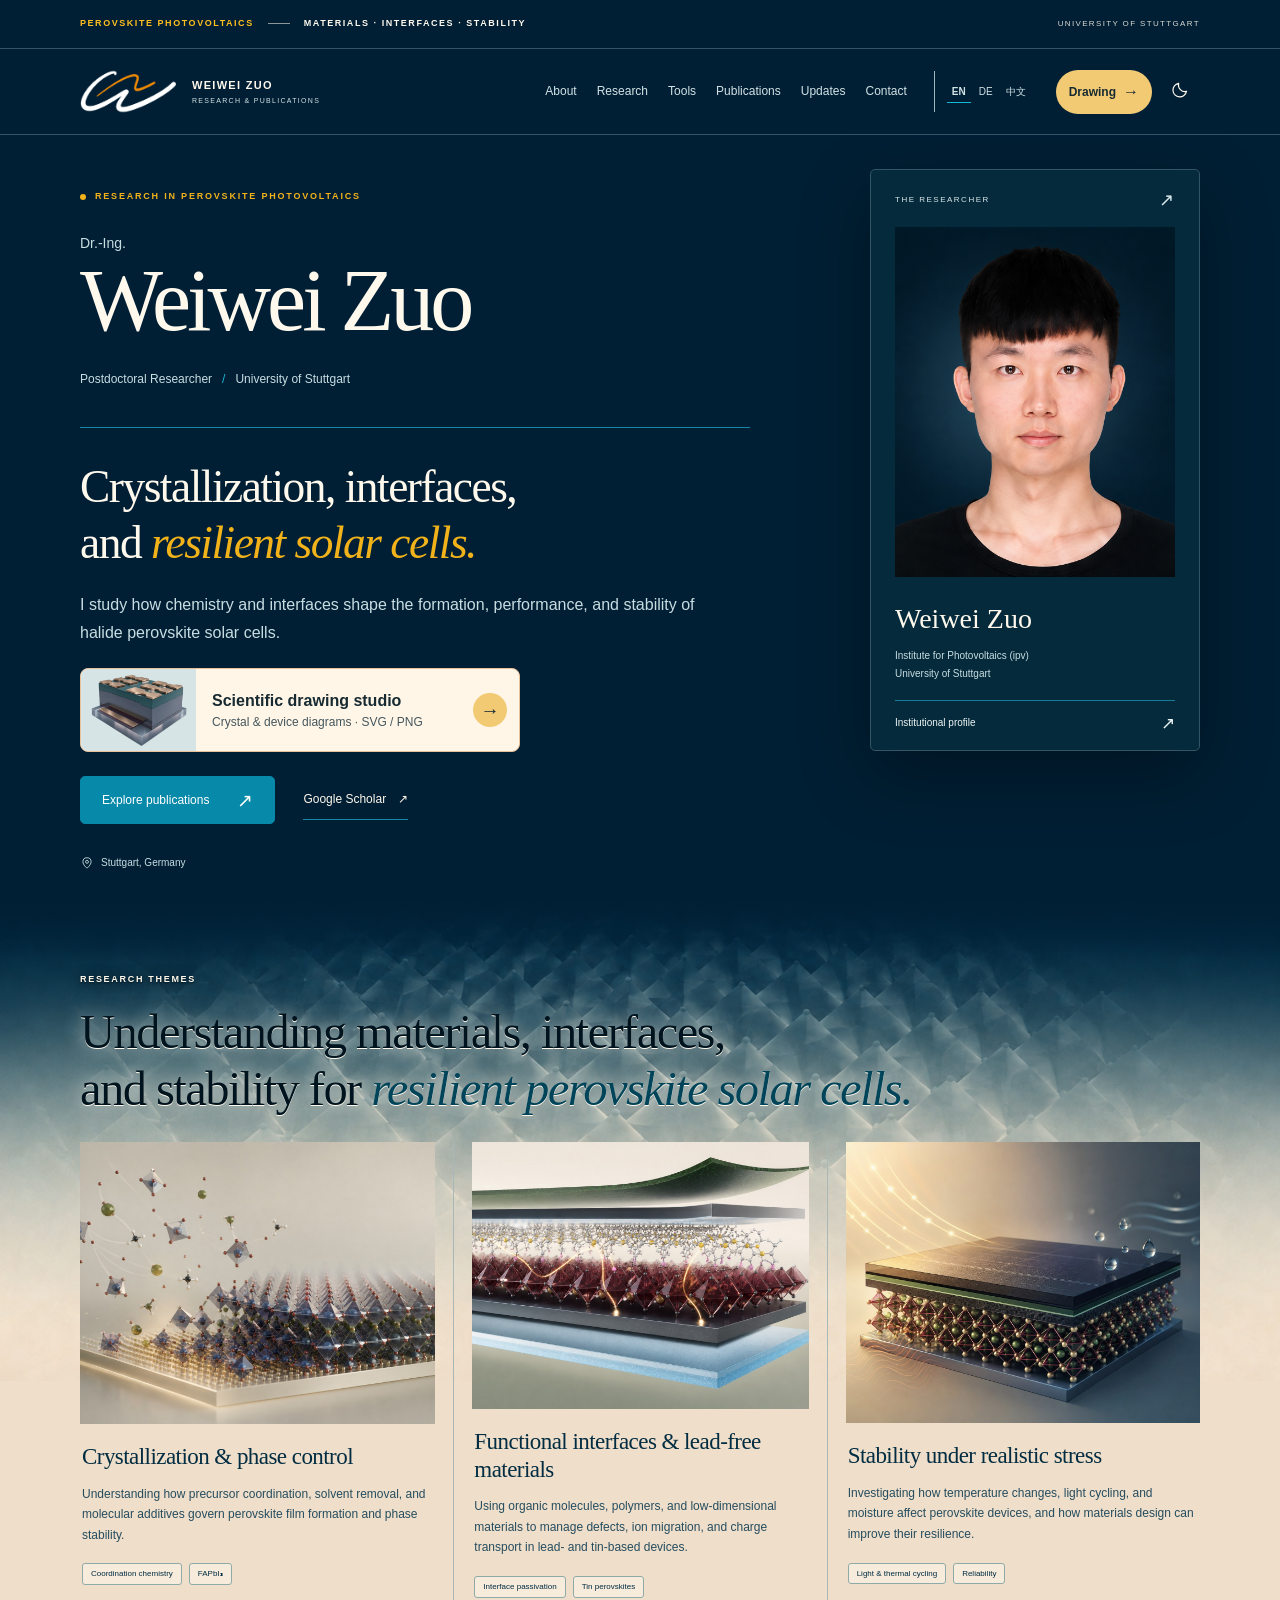
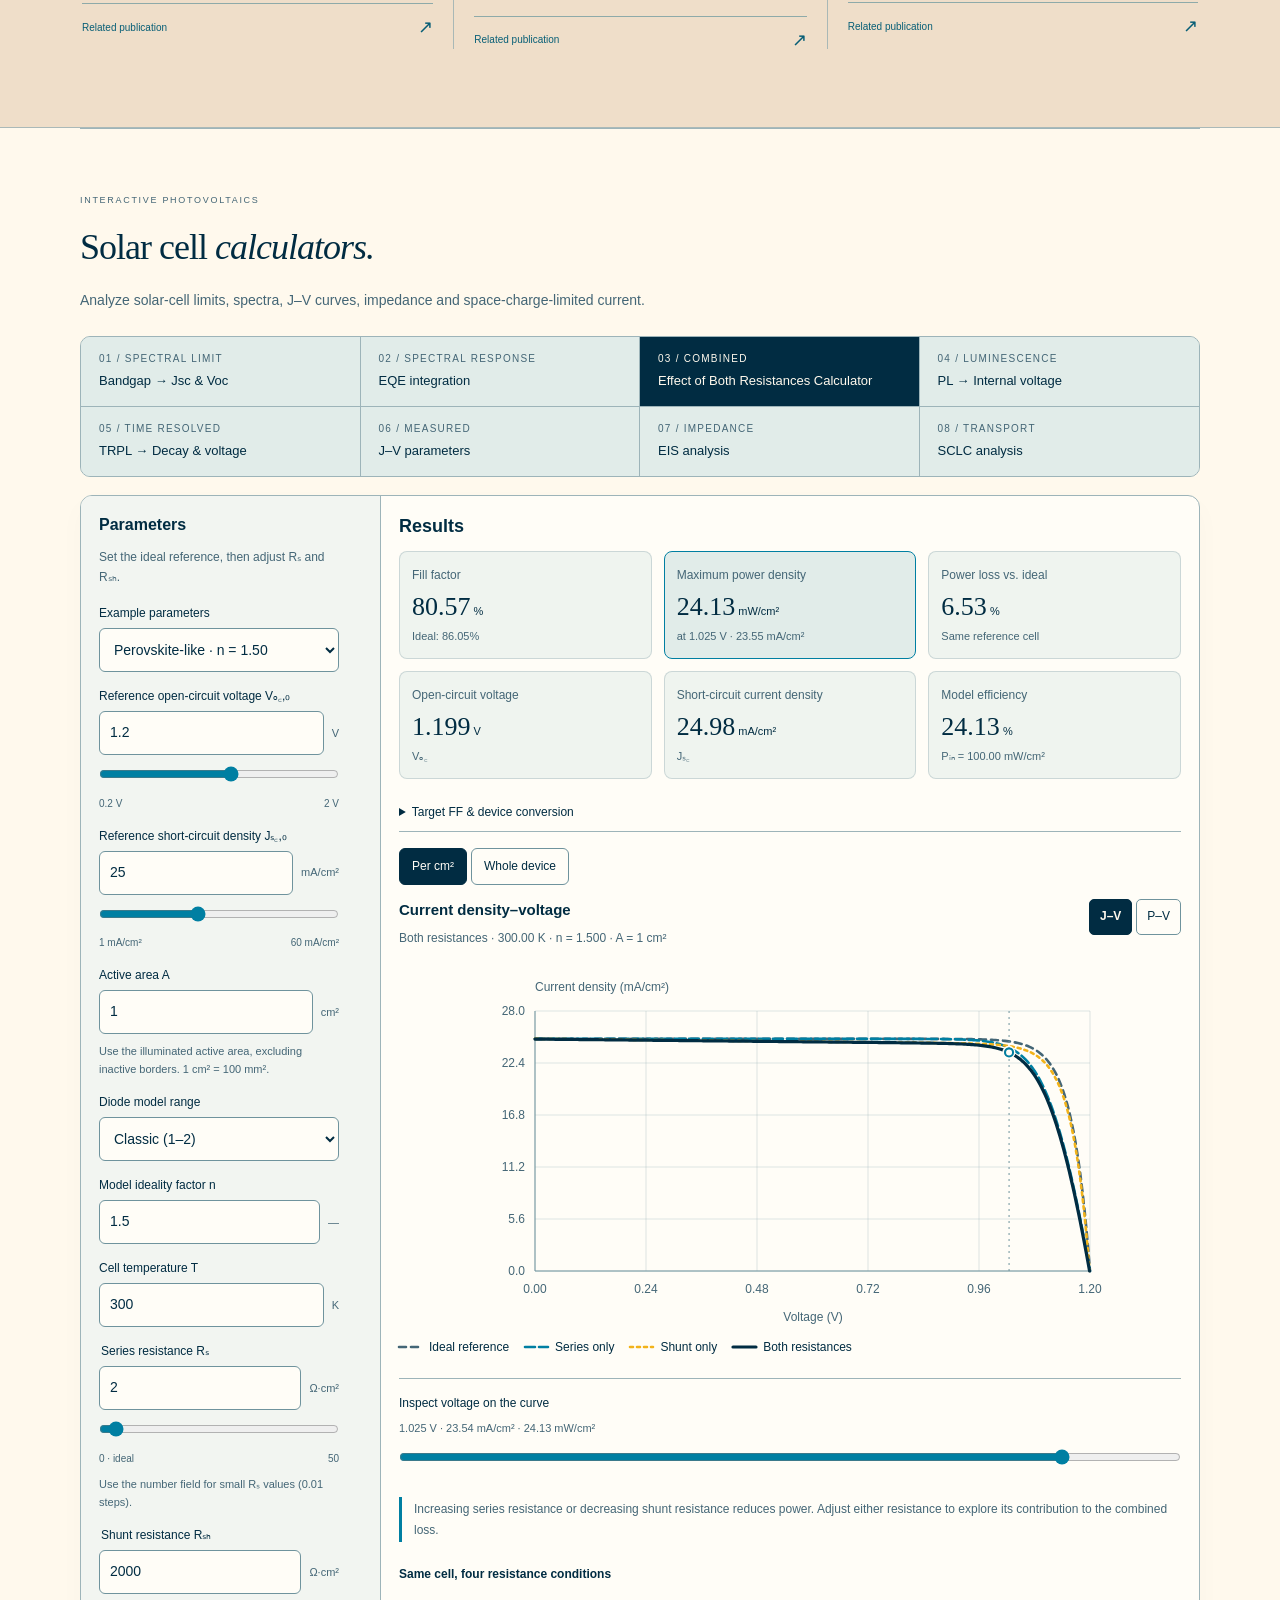
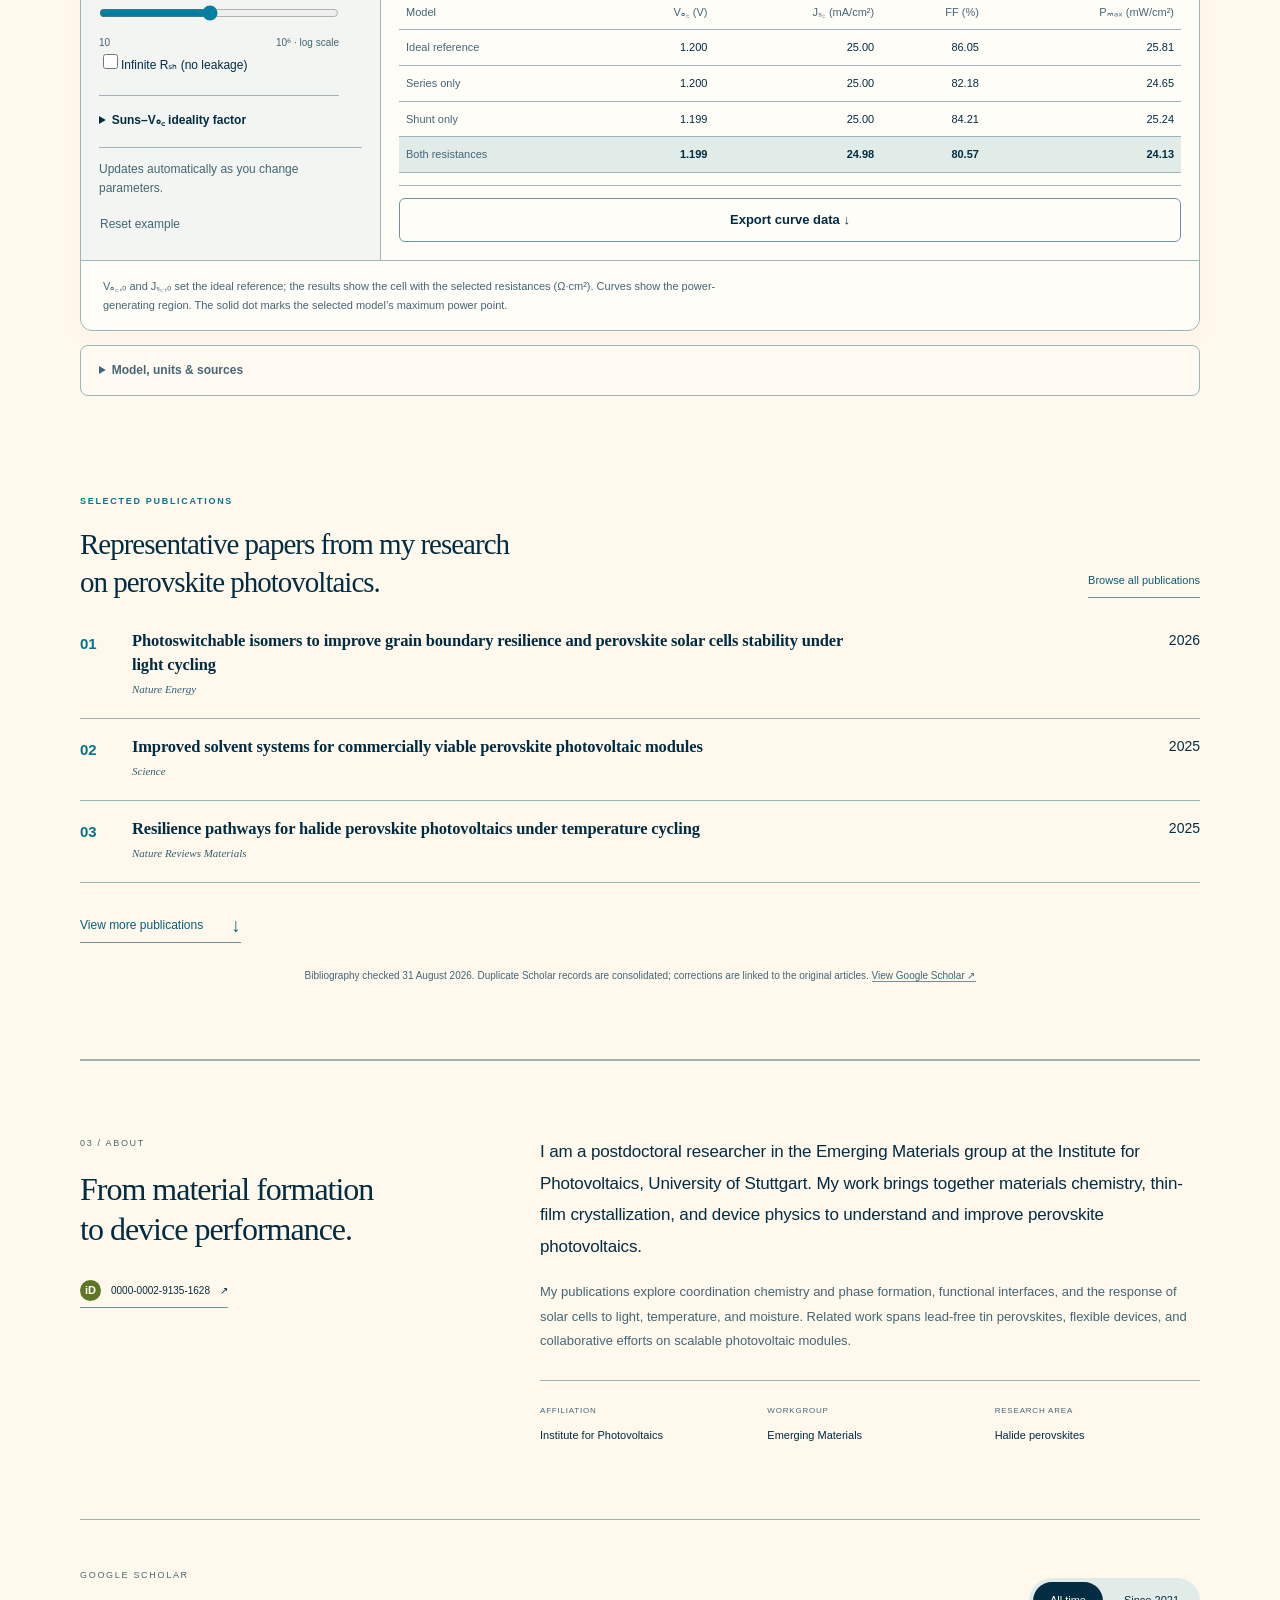
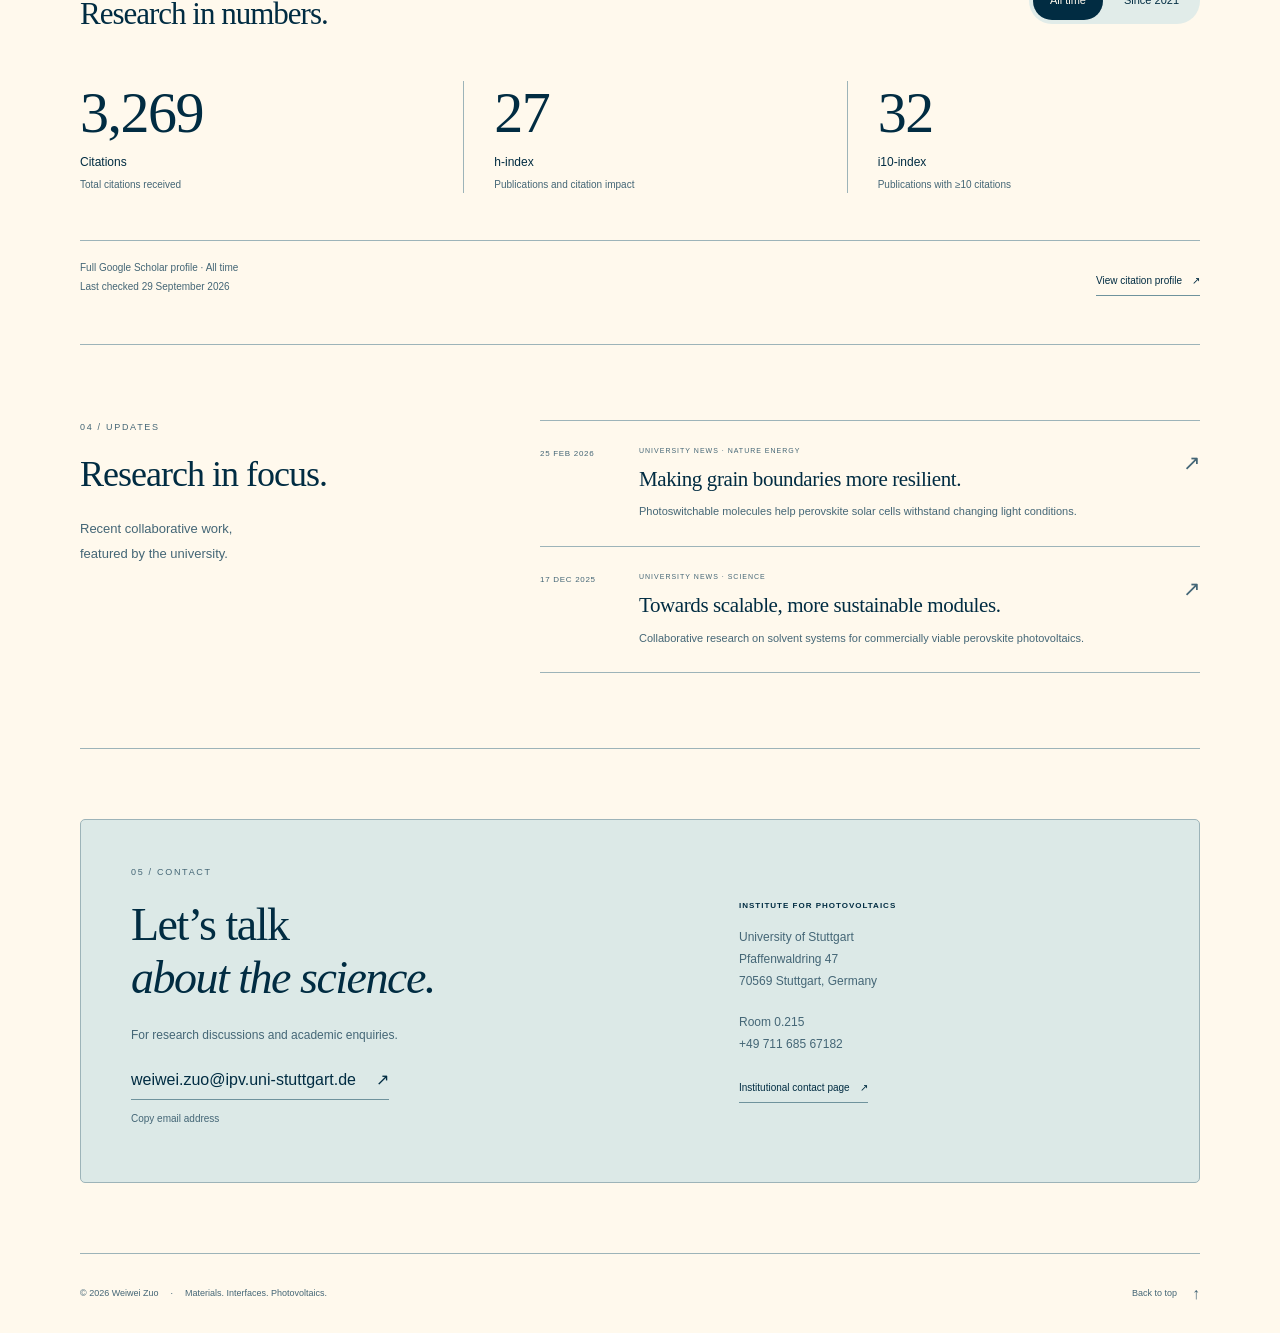
==== commit 523f8516: "Add bandgap Voc estimates and validated reference calibration" ====
--- a/index.html
+++ b/index.html
@@ -30,27 +30,27 @@
   <link rel="stylesheet" href="./resistance-lab.css?v=e8a22ecb0425">
   <script defer src="./csv-export.js?v=f957c0c2aa8f"></script>
   <script defer src="./resistance-model.js?v=f75575c6beba"></script>
-  <script defer src="./resistance-lab.js?v=2f05d6a8a258"></script>
-  <link rel="stylesheet" href="./spectral-tools.css?v=d1590d800124">
+  <script defer src="./resistance-lab.js?v=25dd1faf8552"></script>
+  <link rel="stylesheet" href="./spectral-tools.css?v=5063155383a2">
   <script defer src="./solar-spectrum.js?v=75fdae03298f"></script>
-  <script defer src="./spectral-model.js?v=5e9f2d489d0e"></script>
-  <script defer src="./spectral-tools.js?v=06876d4fd153"></script>
+  <script defer src="./spectral-model.js?v=b521c0e92a4e"></script>
+  <script defer src="./pl-voltage-model.js?v=77e765598672"></script>
+  <script defer src="./spectral-tools.js?v=8937afc306cc"></script>
   <link rel="stylesheet" href="./pl-voltage.css?v=1bfdd2266ac3">
-  <script defer src="./pl-voltage-model.js?v=77e765598672"></script>
-  <script defer src="./pl-voltage.js?v=edb0b3906187"></script>
+  <script defer src="./pl-voltage.js?v=048694743dcf"></script>
   <link rel="stylesheet" href="./trpl.css?v=86bdd44f512e">
   <script defer src="./trpl-model.js?v=489c4a5b5a81"></script>
   <script defer src="./trpl.js?v=9fc6e61fcebc"></script>
   <link rel="stylesheet" href="./bandgap-tools.css?v=fa34a63f3fa5">
   <script defer src="./bandgap-model.js?v=0b69599a1114"></script>
-  <script defer src="./bandgap-tools.js?v=b0b7fdd01a85"></script>
+  <script defer src="./bandgap-tools.js?v=dd54475083bd"></script>
   <link rel="stylesheet" href="./pl-pseudo-jv.css?v=9f684fd9dd46">
   <script defer src="./pl-pseudo-jv-model.js?v=a3b6ccb389dc"></script>
   <script defer src="./pl-pseudo-jv.js?v=584c2c3fe7b2"></script>
   <script type="application/ld+json">{"@context":"https://schema.org","@type":"Person","name":"Weiwei Zuo","honorificPrefix":"Dr.-Ing.","jobTitle":"Postdoctoral Researcher","affiliation":{"@type":"Organization","name":"Institute for Photovoltaics, University of Stuttgart","url":"https://www.ipv.uni-stuttgart.de/"},"sameAs":["https://www.ipv.uni-stuttgart.de/en/institute/team/Zuo/","https://scholar.google.com/citations?user=ynl-iTQAAAAJ&hl=en","https://orcid.org/0000-0002-9135-1628"],"email":"weiwei.zuo@ipv.uni-stuttgart.de"}</script>
 <link rel="stylesheet" href="./calculator-layout.css?v=8dc3f1fa5ef8">
 <script defer src="./measurement-model.js?v=73c1d2336c94"></script>
-<script defer src="./measurement-tools.js?v=5c8ddfcd952b"></script>
+<script defer src="./measurement-tools.js?v=588a5b37761f"></script>
 <script defer src="./electrical-model.js?v=c300a367e66d"></script>
 <script defer src="./electrical-tools.js?v=50d7bd044545"></script>
 <script defer src="./characterization-link.js?v=6464227fb08e"></script>
@@ -123,7 +123,7 @@
       <div class="section-heading"><div><p class="section-kicker">INTERACTIVE PHOTOVOLTAICS</p><h2 id="resistance-title">Solar cell <em>calculators.</em></h2></div></div>
       <p class="resistance-intro">Analyze solar-cell limits, spectra, J–V curves, impedance and space-charge-limited current.</p>
       <div class="pv-tabs" role="tablist" aria-label="Solar cell calculators">
-        <button id="pv-tab-bandgap" type="button" role="tab" data-pv-tool="bandgap-jsc" aria-selected="false" aria-controls="bandgap-jsc" tabindex="-1"><span>01 / SPECTRAL LIMIT</span>Bandgap → Jsc</button>
+        <button id="pv-tab-bandgap" type="button" role="tab" data-pv-tool="bandgap-jsc" aria-selected="false" aria-controls="bandgap-jsc" tabindex="-1"><span>01 / SPECTRAL LIMIT</span>Bandgap → Jsc &amp; Voc</button>
         <button id="pv-tab-eqe" type="button" role="tab" data-pv-tool="eqe-integration" aria-selected="false" aria-controls="eqe-integration" tabindex="-1"><span>02 / SPECTRAL RESPONSE</span>EQE integration</button>
         <button id="pv-tab-resistance" type="button" role="tab" data-pv-tool="solar-cell-tools" aria-selected="true" aria-controls="resistance-panel"><span>03 / COMBINED</span>Effect of Both Resistances Calculator</button>
         <button id="pv-tab-pl" type="button" role="tab" data-pv-tool="pl-voltage" aria-selected="false" aria-controls="pl-voltage" tabindex="-1"><span>04 / LUMINESCENCE</span>PL → Internal voltage</button>
--- a/spectral-tools.css
+++ b/spectral-tools.css
@@ -18,6 +18,20 @@
 .sp-shell .rl-metrics{margin-top:18px}
 .sp-shell .rl-chart{margin-top:12px}
 .sp-shell .rl-metrics dd{font-size:27px}
+
+/* Voc shares the bandgap inputs and follows the current-density results. */
+.sp-voc{margin:18px 0;padding:14px 16px;border:1px solid var(--line);border-radius:8px;min-width:0}
+.sp-voc h4{font:600 14px/1.5 var(--sans);margin:0 0 10px}
+.sp-shell .sp-voc .rl-metrics{margin:0;grid-template-columns:repeat(auto-fit,minmax(min(100%,150px),1fr))}
+.sp-voc [hidden],.sp-voc-status:empty{display:none}
+.sp-voc-status{overflow-wrap:anywhere}
+.sp-voc-settings{margin:14px 0}
+.sp-voc-settings summary,.sp-voc-method summary{cursor:pointer;color:var(--ink);font-size:12px}
+.sp-voc-settings summary{padding:8px 0}
+.sp-voc-settings .rl-small{margin-top:8px}
+.sp-voc-method{margin-top:10px}
+.sp-voc-method a{text-decoration:underline;text-underline-offset:3px}
+
 .sp-row{display:flex;gap:8px;flex-wrap:wrap;margin:14px 0}
 .sp-caption{font-size:11px;color:var(--muted);margin:15px 0 0}
 .sp-unit-help{margin:7px 0 0;font-size:10px;line-height:1.5}
@@ -40,6 +54,12 @@
 .sp-legend{display:flex;gap:16px;flex-wrap:wrap;font-size:11px;color:var(--muted);margin-top:12px}
 .sp-legend span:before{content:"";display:inline-block;vertical-align:middle;width:24px;border-top:2px solid var(--teal);margin-right:7px}
 .sp-legend .sp-table-line:before{border-top:2px dashed var(--muted)}
+.sp-combined-plot{--sp-voc-color:color-mix(in srgb,var(--orange) 52%,var(--ink))}
+:root[data-theme="dark"] .sp-combined-plot{--sp-voc-color:var(--orange)}
+html[lang="zh-CN"][data-theme="dark"] .sp-combined-plot{--sp-voc-color:var(--sky)}
+.rl-chart .sp-voc-axis{fill:var(--sp-voc-color)}
+.sp-voc-curve{stroke-dasharray:9 3 2 3}
+.sp-legend .sp-voc-line:before{border-top:2px dashed var(--sp-voc-color)}
 .sp-note-link{text-decoration:underline;text-underline-offset:3px}
 @media(max-width:1000px){.sp-shell .rl-metrics dd{font-size:24px}.sp-legend{gap:8px;font-size:11px}}
 @media(max-width:680px){.sp-shell .rl-controls{display:grid;grid-template-columns:1fr 1fr;gap:0 18px}.sp-shell .rl-controls>h3,.sp-shell .rl-controls>.rl-small,.sp-shell .rl-controls>.sp-wide,.sp-shell .rl-controls>.sp-message,.sp-shell .rl-controls>.sp-row{grid-column:1/-1}.sp-shell .rl-controls>.rl-field{min-width:0}}
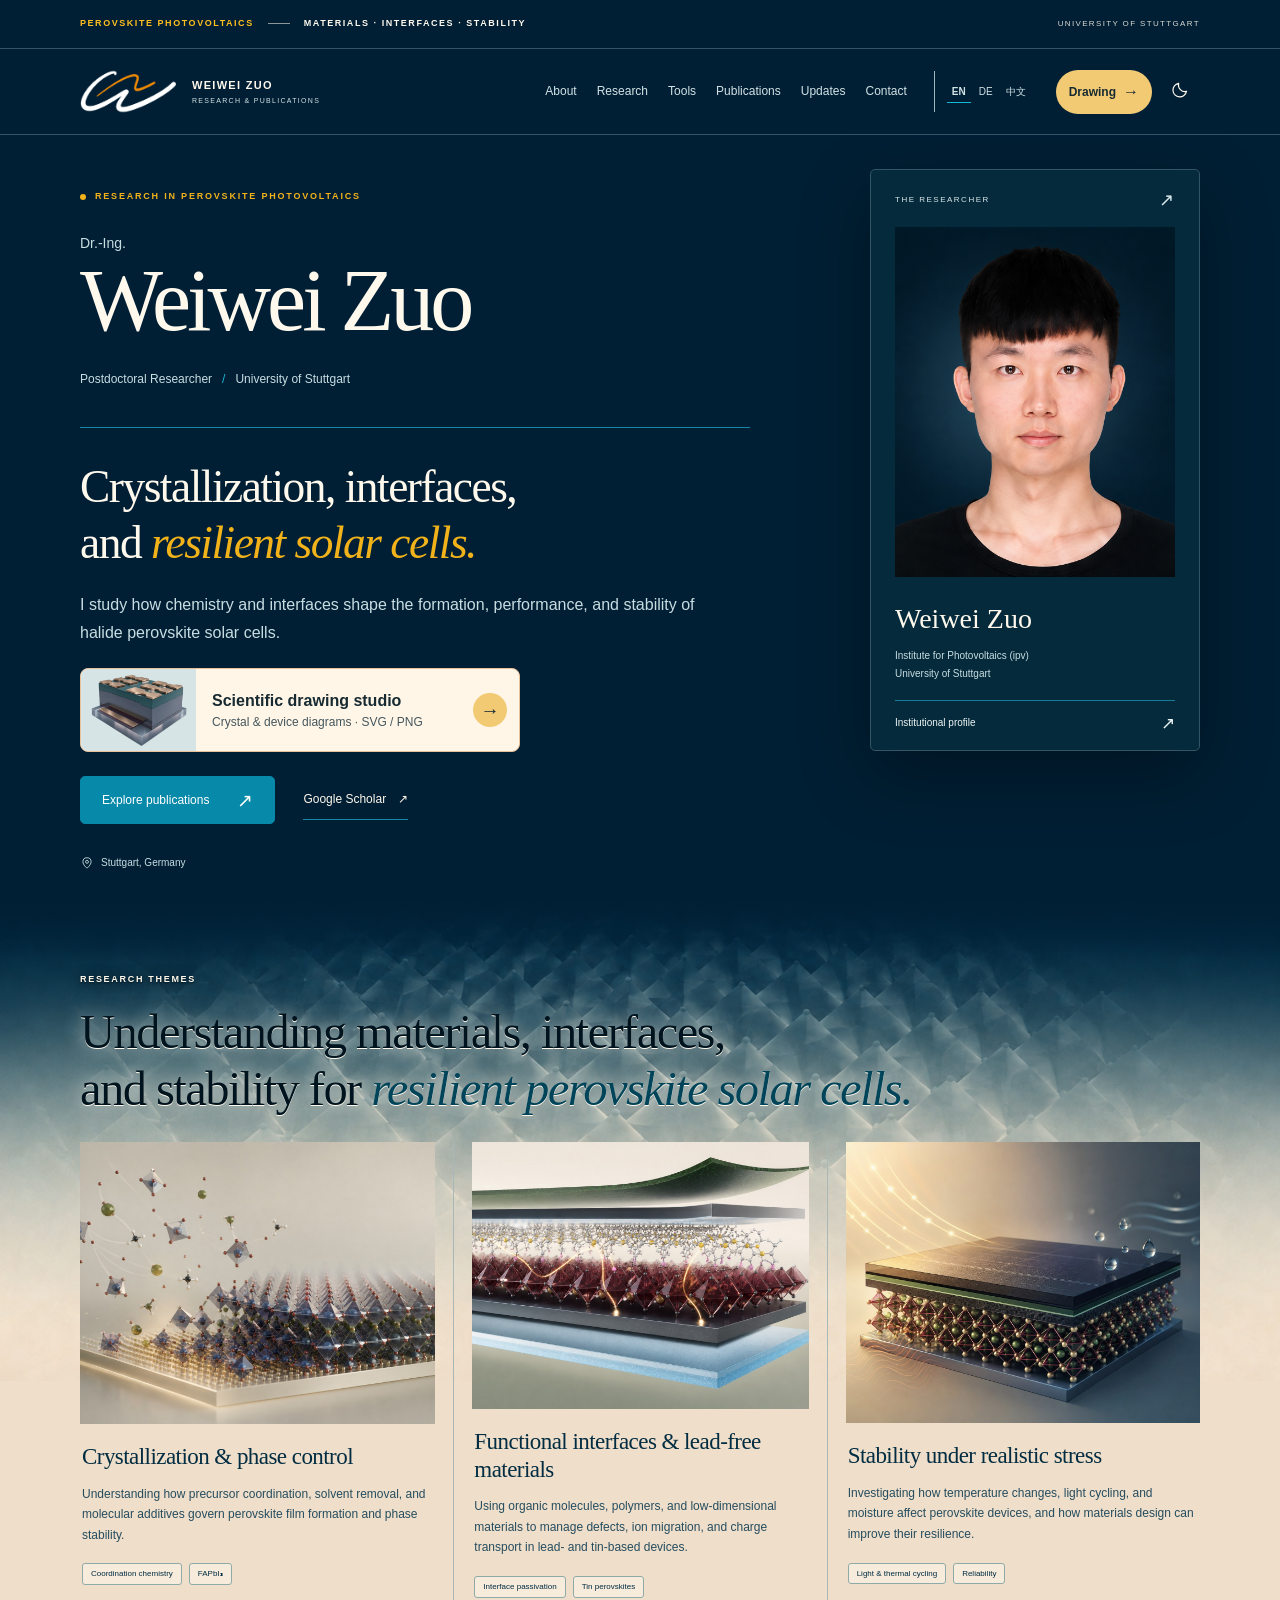
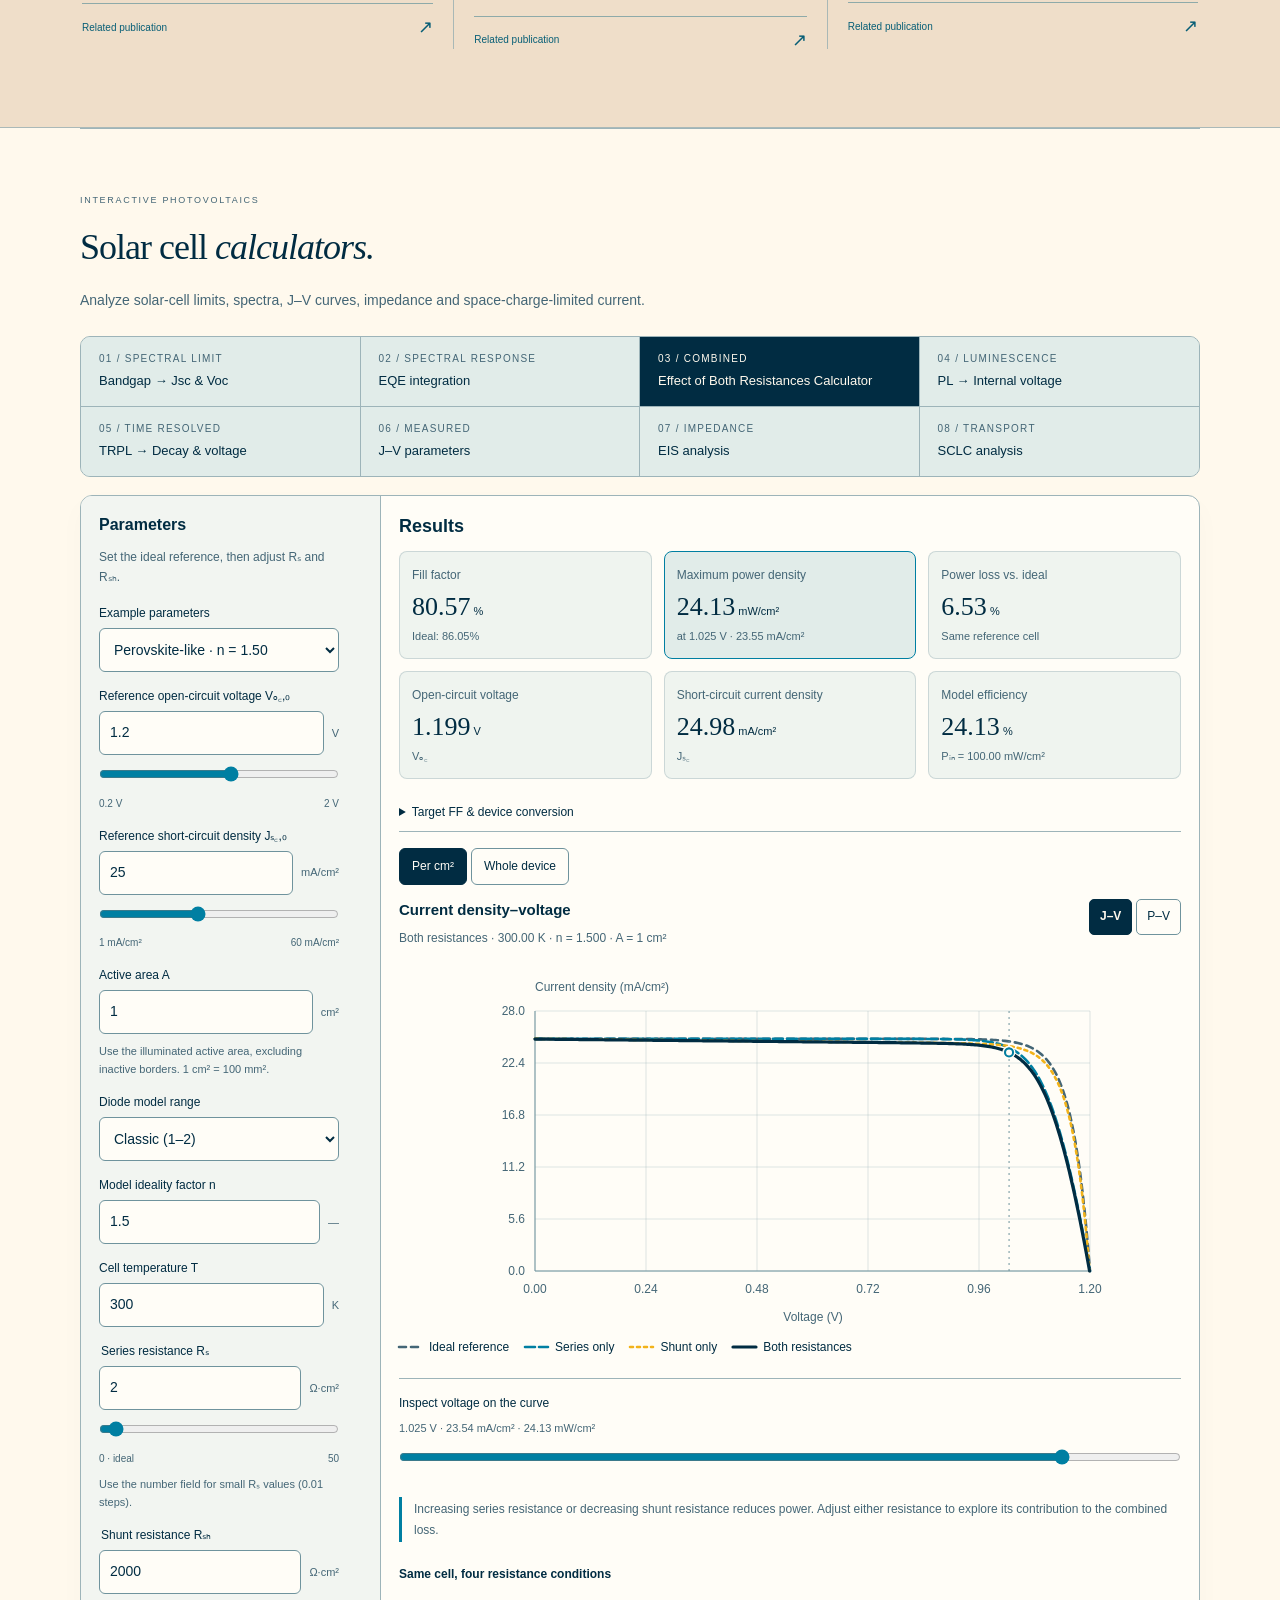
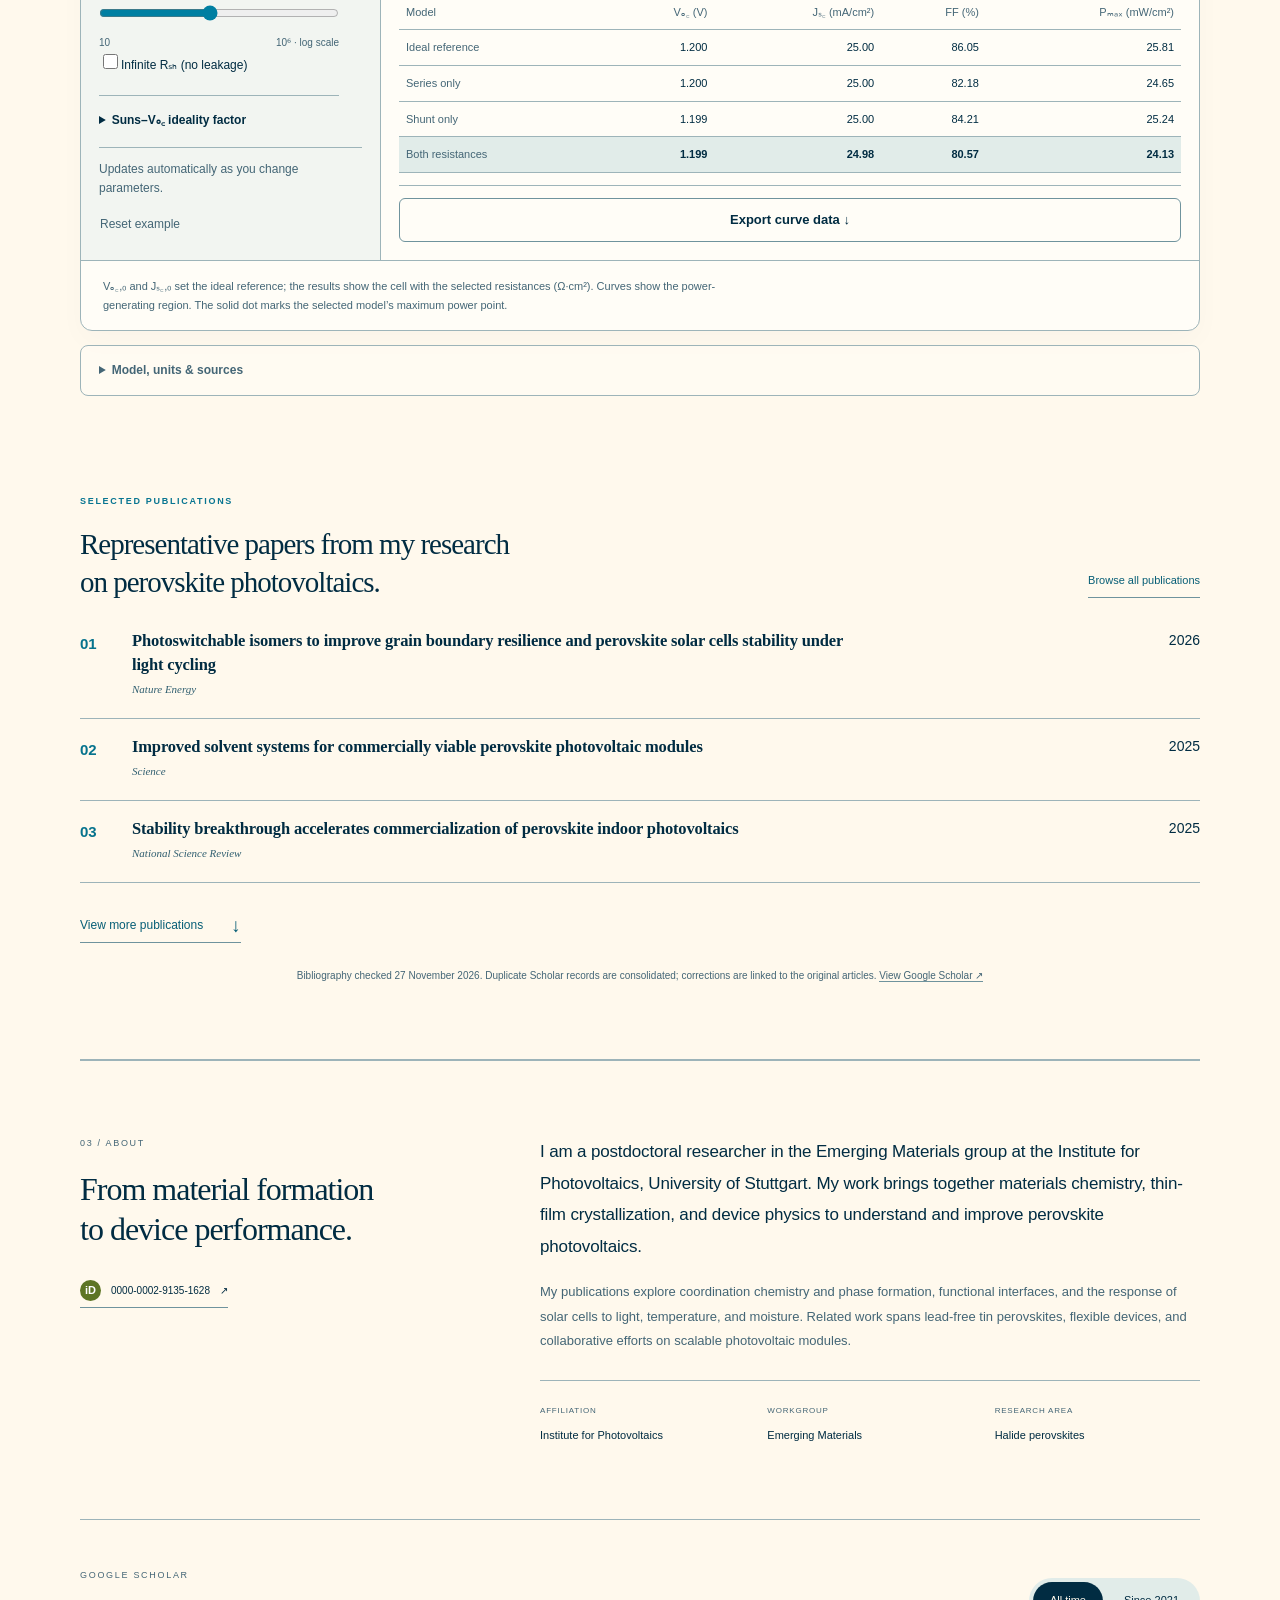
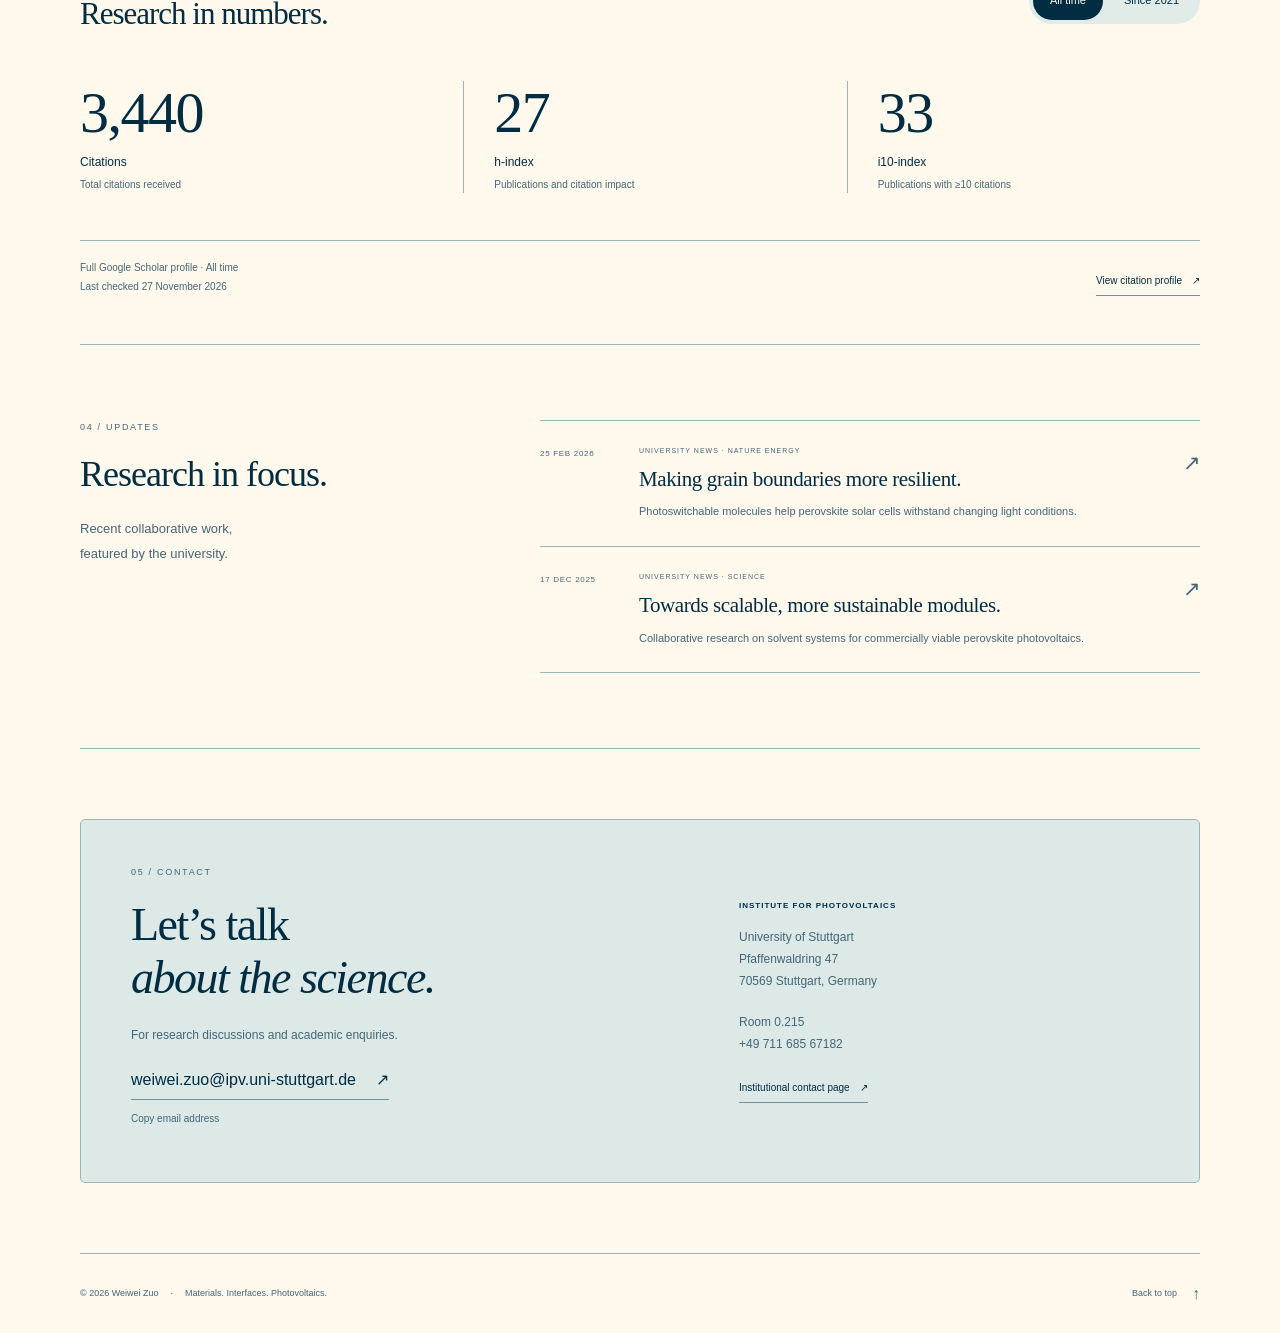
==== commit 5f1ab6a4: "Refresh publication list and citation snapshot" ====
--- a/index.html
+++ b/index.html
@@ -23,21 +23,21 @@
   <link rel="alternate" hreflang="de" href="https://muheilheim.github.io/weezuo/de.html">
   <link rel="alternate" hreflang="zh-CN" href="https://muheilheim.github.io/weezuo/zh.html">
   <link rel="alternate" hreflang="x-default" href="https://muheilheim.github.io/weezuo/">
-  <script defer src="./i18n.js?v=79e8bdea9b58"></script>
+  <script defer src="./i18n.js?v=c0f5209e2efa"></script>
   <script defer src="./profile.js?v=97cbedcf37a3"></script>
-  <script defer src="./publications.js?v=69e78251b039"></script>
-  <script defer src="./app.js?v=f92eeeee4824"></script>
+  <script defer src="./publications.js?v=d4b25a7fa334"></script>
+  <script defer src="./app.js?v=a624c6fcf345"></script>
   <link rel="stylesheet" href="./resistance-lab.css?v=e8a22ecb0425">
   <script defer src="./csv-export.js?v=f957c0c2aa8f"></script>
   <script defer src="./resistance-model.js?v=f75575c6beba"></script>
-  <script defer src="./resistance-lab.js?v=25dd1faf8552"></script>
-  <link rel="stylesheet" href="./spectral-tools.css?v=5063155383a2">
+  <script defer src="./resistance-lab.js?v=5ccb7c693978"></script>
+  <link rel="stylesheet" href="./spectral-tools.css?v=1b9dd854fb6a">
   <script defer src="./solar-spectrum.js?v=75fdae03298f"></script>
-  <script defer src="./spectral-model.js?v=b521c0e92a4e"></script>
+  <script defer src="./spectral-model.js?v=a435ff0e4b3c"></script>
   <script defer src="./pl-voltage-model.js?v=77e765598672"></script>
-  <script defer src="./spectral-tools.js?v=8937afc306cc"></script>
+  <script defer src="./spectral-tools.js?v=575c48717ee9"></script>
   <link rel="stylesheet" href="./pl-voltage.css?v=1bfdd2266ac3">
-  <script defer src="./pl-voltage.js?v=048694743dcf"></script>
+  <script defer src="./pl-voltage.js?v=1256a1cfbff0"></script>
   <link rel="stylesheet" href="./trpl.css?v=86bdd44f512e">
   <script defer src="./trpl-model.js?v=489c4a5b5a81"></script>
   <script defer src="./trpl.js?v=9fc6e61fcebc"></script>
@@ -165,10 +165,10 @@
       <details class="publication-tools">
         <summary>Browse all publications</summary>
       <div class="publication-controls" id="publication-controls" hidden>
-        <div class="publication-tabs" role="group" aria-label="Publication selection"><button type="button" data-scope="selected" aria-pressed="true">Selected<span id="selected-count">8</span></button><button type="button" data-scope="all" aria-pressed="false">All publications<span id="all-count">44</span></button></div>
+        <div class="publication-tabs" role="group" aria-label="Publication selection"><button type="button" data-scope="selected" aria-pressed="true">Selected<span id="selected-count">8</span></button><button type="button" data-scope="all" aria-pressed="false">All publications<span id="all-count">48</span></button></div>
         <div class="search-controls"><div class="search-box"><svg viewBox="0 0 24 24" fill="none" stroke="currentColor" stroke-width="1.5" aria-hidden="true"><circle cx="10.5" cy="10.5" r="6.5"/><path d="m16 16 5 5"/></svg><label class="sr-only" for="publication-search">Search publications</label><input id="publication-search" type="search" placeholder="Search title, author, journal…" autocomplete="off"><button type="button" id="clear-search" aria-label="Clear search" hidden>×</button></div><label class="sr-only" for="year-filter">Filter by year</label><select id="year-filter"><option value="all">All years</option></select></div>
       </div>
-      <a class="inline-link publication-download" href="./publications.bib" download="Weiwei-Zuo-publications.bib">Download full BibTeX<span aria-hidden="true">↓</span></a>
+      <a class="inline-link publication-download" href="./publications.bib?v=be436d37a46f" download="Weiwei-Zuo-publications.bib">Download full BibTeX<span aria-hidden="true">↓</span></a>
       </details>
       <div class="publication-summary"><p id="results-status" role="status" aria-live="polite">Selected publications</p><span>Newest first</span></div>
       <div id="publication-list" class="publication-list">
@@ -176,8 +176,8 @@
         <article class="publication"><div class="pub-year">2025</div><div class="pub-main"><h3><a href="https://doi.org/10.1126/science.adz0091" target="_blank" rel="noopener noreferrer">Improved solvent systems for commercially viable perovskite photovoltaic modules</a></h3><p class="pub-journal">Science</p><p class="pub-authors">Yinke Wang, Ye Liu, Xin Luo, et al.</p><p class="pub-citation">Science 390(6777), 1021-1028 (2025).</p><div class="pub-links"><a href="https://doi.org/10.1126/science.adz0091" target="_blank" rel="noopener noreferrer">DOI ↗</a></div></div></article>
         <article class="publication"><div class="pub-year">2025</div><div class="pub-main"><h3><a href="https://doi.org/10.1038/s41578-025-00781-7" target="_blank" rel="noopener noreferrer">Resilience pathways for halide perovskite photovoltaics under temperature cycling</a></h3><p class="pub-journal">Nature Reviews Materials</p><p class="pub-authors">Luyan Wu, Shuaifeng Hu, Feng Yang, et al.</p><p class="pub-citation">Nature Reviews Materials 10(7), 536-549 (2025).</p><div class="pub-links"><a href="https://doi.org/10.1038/s41578-025-00781-7" target="_blank" rel="noopener noreferrer">DOI ↗</a></div></div></article>
       </div>
-      <div class="publication-bottom"><button id="load-more" class="button secondary" type="button" hidden>View more publications<span aria-hidden="true">↓</span></button><p class="source-note">Bibliography checked <time datetime="2026-08-31">31 August 2026</time>. Duplicate Scholar records are consolidated; corrections are linked to the original articles. <a href="https://scholar.google.com/citations?user=ynl-iTQAAAAJ&amp;hl=en" target="_blank" rel="noopener noreferrer">View Google Scholar ↗</a></p></div>
-      <noscript><p class="body-copy">Enable JavaScript for the searchable 44-publication list, or download the complete BibTeX bibliography above.</p></noscript>
+      <div class="publication-bottom"><button id="load-more" class="button secondary" type="button" hidden>View more publications<span aria-hidden="true">↓</span></button><p class="source-note">Bibliography checked <time datetime="2026-11-27">27 November 2026</time>. Duplicate Scholar records are consolidated; corrections are linked to the original articles. <a href="https://scholar.google.com/citations?user=ynl-iTQAAAAJ&amp;hl=en" target="_blank" rel="noopener noreferrer">View Google Scholar ↗</a></p></div>
+      <noscript><p class="body-copy">Enable JavaScript to search the publication list, or download the complete BibTeX bibliography above.</p></noscript>
     </section>
 
     <section id="about" class="section about-section wrap" aria-labelledby="about-title">
@@ -187,9 +187,9 @@
 
     <section id="metrics" class="metrics-section wrap" aria-labelledby="metrics-title">
       <div class="metrics-heading"><div><p class="section-kicker">GOOGLE SCHOLAR</p><h2 id="metrics-title">Research in numbers.</h2></div><div class="metrics-period" role="group" aria-label="Citation statistics period"><button type="button" data-metrics-period="all" aria-pressed="true">All time</button><button type="button" data-metrics-period="recent" aria-pressed="false">Since 2021</button></div></div>
-      <dl class="metrics-grid" aria-live="polite" aria-atomic="true"><div><dt>Citations</dt><dd id="metric-citations">3,269</dd><span>Total citations received</span></div><div><dt>h-index</dt><dd id="metric-h-index">27</dd><span>Publications and citation impact</span></div><div><dt>i10-index</dt><dd id="metric-i10-index">32</dd><span>Publications with ≥10 citations</span></div></dl>
-      <div class="metrics-footer"><p>Full Google Scholar profile · <span id="metrics-period-label">All time</span><br>Last checked <time id="metrics-checked" datetime="2026-09-29">29 September 2026</time></p><a class="inline-link" href="https://scholar.google.com/citations?user=ynl-iTQAAAAJ&amp;hl=en" target="_blank" rel="noopener noreferrer">View citation profile<span aria-hidden="true">↗</span></a></div>
-      <script type="application/json" id="metrics-fallback">{"schemaVersion":1,"authorId":"ynl-iTQAAAAJ","checkedAt":"2026-09-29","recentSince":2021,"all":{"citations":3269,"hIndex":27,"i10Index":32},"recent":{"citations":3147,"hIndex":25,"i10Index":31}}</script>
+      <dl class="metrics-grid" aria-live="polite" aria-atomic="true"><div><dt>Citations</dt><dd id="metric-citations">3,440</dd><span>Total citations received</span></div><div><dt>h-index</dt><dd id="metric-h-index">27</dd><span>Publications and citation impact</span></div><div><dt>i10-index</dt><dd id="metric-i10-index">33</dd><span>Publications with ≥10 citations</span></div></dl>
+      <div class="metrics-footer"><p>Full Google Scholar profile · <span id="metrics-period-label">All time</span><br>Last checked <time id="metrics-checked" datetime="2026-11-27">27 November 2026</time></p><a class="inline-link" href="https://scholar.google.com/citations?user=ynl-iTQAAAAJ&amp;hl=en" target="_blank" rel="noopener noreferrer">View citation profile<span aria-hidden="true">↗</span></a></div>
+      <script type="application/json" id="metrics-fallback">{"schemaVersion":1,"authorId":"ynl-iTQAAAAJ","checkedAt":"2026-11-27","recentSince":2021,"all":{"citations":3440,"hIndex":27,"i10Index":33},"recent":{"citations":3318,"hIndex":25,"i10Index":32}}</script>
     </section>
 
     <section id="updates" class="section updates-section wrap" aria-labelledby="updates-title">
--- a/spectral-tools.css
+++ b/spectral-tools.css
@@ -19,9 +19,15 @@
 .sp-shell .rl-chart{margin-top:12px}
 .sp-shell .rl-metrics dd{font-size:27px}
 
-/* Voc shares the bandgap inputs and follows the current-density results. */
-.sp-voc{margin:18px 0;padding:14px 16px;border:1px solid var(--line);border-radius:8px;min-width:0}
-.sp-voc h4{font:600 14px/1.5 var(--sans);margin:0 0 10px}
+#bg-voc,#bg-combined-plot,#bg-eqe-spectrum{scroll-margin-top:120px}
+.sp-shell .sp-bandgap-metrics{grid-template-columns:repeat(2,minmax(0,1fr))}
+.sp-bandgap-metrics>div:has(#bg-voc-selected){background:var(--soft);border-color:var(--sp-voc-color)}
+.sp-voc,.sp-eqe-spectrum{margin:18px 0 0;padding:14px 0 0;border-top:1px solid var(--line);min-width:0}
+.sp-voc h4,.sp-eqe-spectrum h4{font:600 14px/1.5 var(--sans);margin:0 0 10px}
+.sp-eqe-spectrum>p{overflow-wrap:anywhere}
+.sp-shell .sp-eqe-spectrum .rl-metrics{margin-top:10px}
+.sp-eqe-spectrum .rl-field{max-width:300px;margin-top:14px}
+.sp-eqe-spectrum .rl-field p{margin-top:6px}
 .sp-shell .sp-voc .rl-metrics{margin:0;grid-template-columns:repeat(auto-fit,minmax(min(100%,150px),1fr))}
 .sp-voc [hidden],.sp-voc-status:empty{display:none}
 .sp-voc-status{overflow-wrap:anywhere}
@@ -54,12 +60,16 @@
 .sp-legend{display:flex;gap:16px;flex-wrap:wrap;font-size:11px;color:var(--muted);margin-top:12px}
 .sp-legend span:before{content:"";display:inline-block;vertical-align:middle;width:24px;border-top:2px solid var(--teal);margin-right:7px}
 .sp-legend .sp-table-line:before{border-top:2px dashed var(--muted)}
-.sp-combined-plot{--sp-voc-color:color-mix(in srgb,var(--orange) 52%,var(--ink))}
-:root[data-theme="dark"] .sp-combined-plot{--sp-voc-color:var(--orange)}
-html[lang="zh-CN"][data-theme="dark"] .sp-combined-plot{--sp-voc-color:var(--sky)}
+#bandgap-calculator{--sp-voc-color:color-mix(in srgb,var(--orange) 52%,var(--ink));--sp-eqe-voc-color:#704b9c;--sp-sq-voc-color:#3c7662}
+:root[data-theme="dark"] #bandgap-calculator{--sp-voc-color:var(--orange);--sp-eqe-voc-color:#d6b2fa;--sp-sq-voc-color:#9bcca9}
+html[lang="zh-CN"][data-theme="dark"] #bandgap-calculator{--sp-voc-color:var(--sky)}
 .rl-chart .sp-voc-axis{fill:var(--sp-voc-color)}
+.rl-chart .sp-sq-voc-curve{stroke-width:3.8;stroke-dasharray:14 5}
 .sp-voc-curve{stroke-dasharray:9 3 2 3}
+.sp-eqe-voc-curve{stroke-dasharray:2 4;stroke-linecap:round}
+.sp-legend .sp-sq-voc-line:before{border-top:3px dashed var(--sp-sq-voc-color)}
 .sp-legend .sp-voc-line:before{border-top:2px dashed var(--sp-voc-color)}
+.sp-legend .sp-eqe-voc-line:before{border-top:2px dotted var(--sp-eqe-voc-color)}
 .sp-note-link{text-decoration:underline;text-underline-offset:3px}
 @media(max-width:1000px){.sp-shell .rl-metrics dd{font-size:24px}.sp-legend{gap:8px;font-size:11px}}
 @media(max-width:680px){.sp-shell .rl-controls{display:grid;grid-template-columns:1fr 1fr;gap:0 18px}.sp-shell .rl-controls>h3,.sp-shell .rl-controls>.rl-small,.sp-shell .rl-controls>.sp-wide,.sp-shell .rl-controls>.sp-message,.sp-shell .rl-controls>.sp-row{grid-column:1/-1}.sp-shell .rl-controls>.rl-field{min-width:0}}
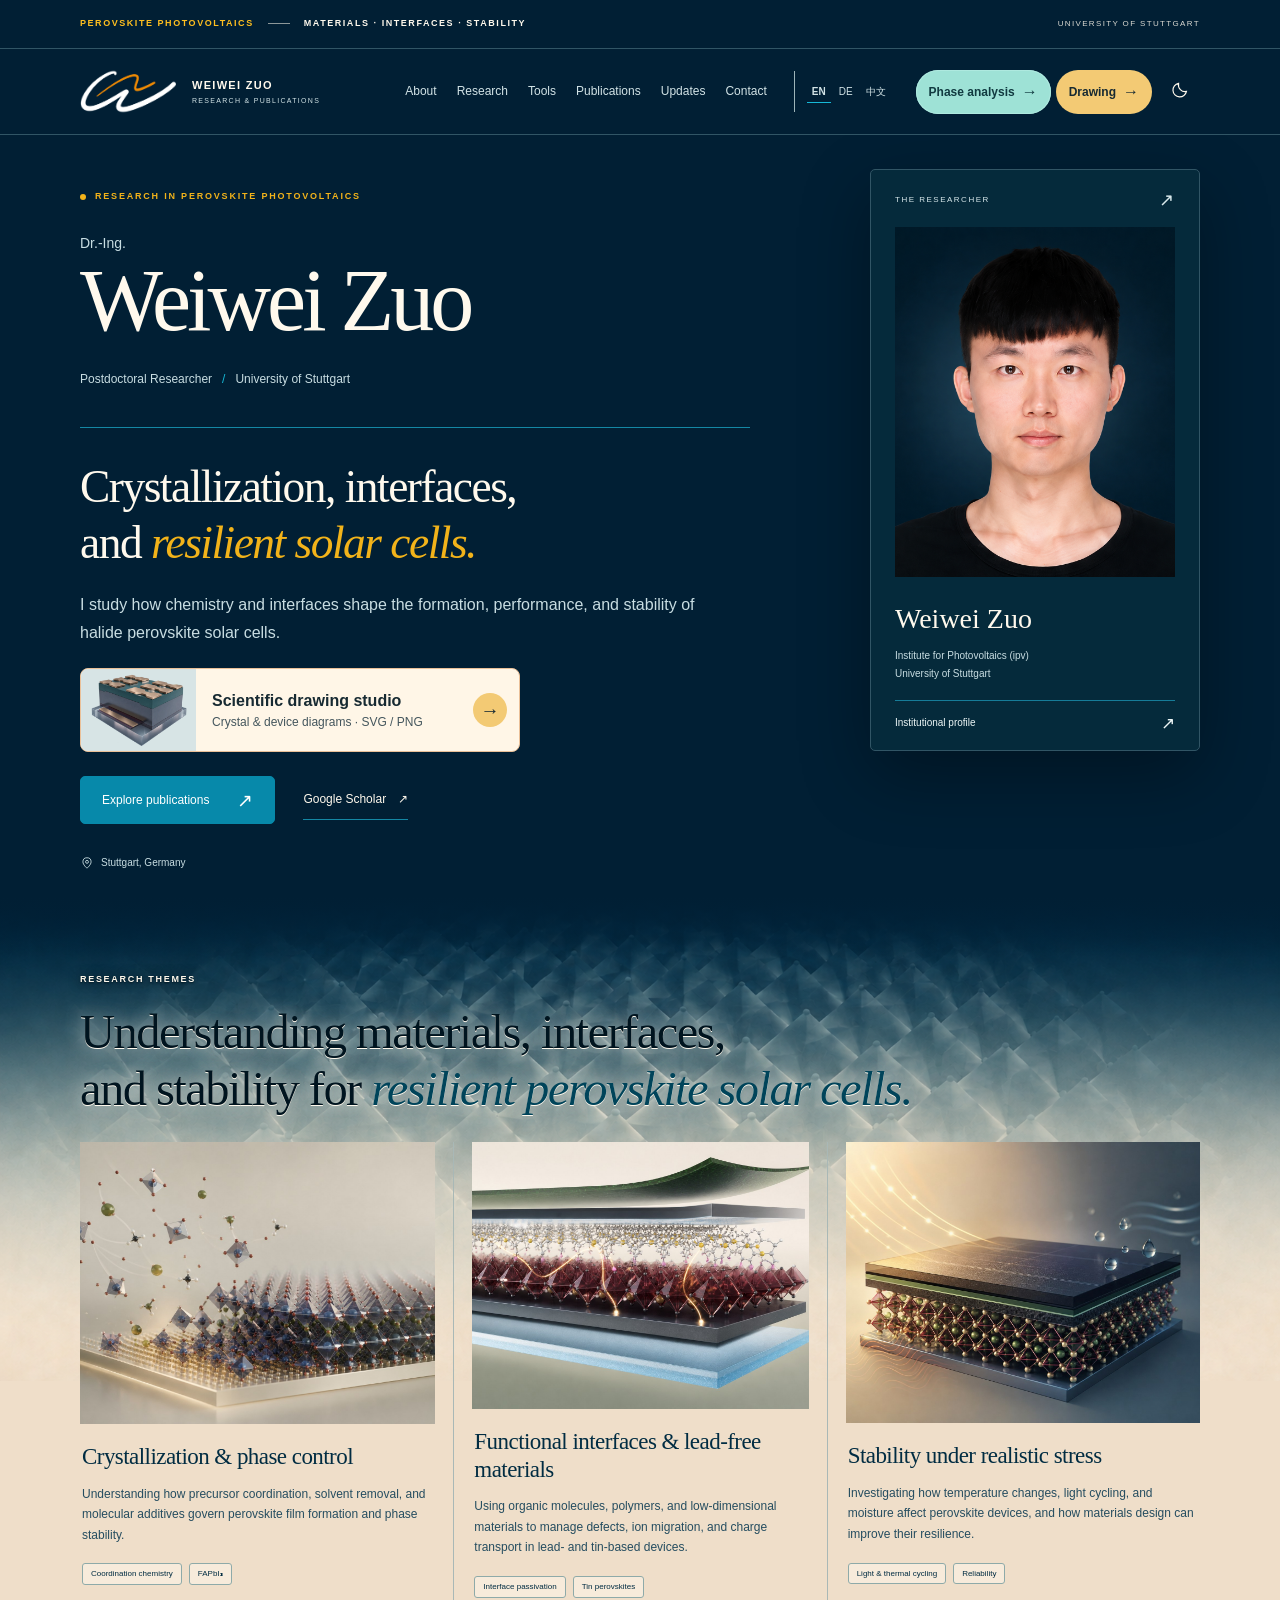
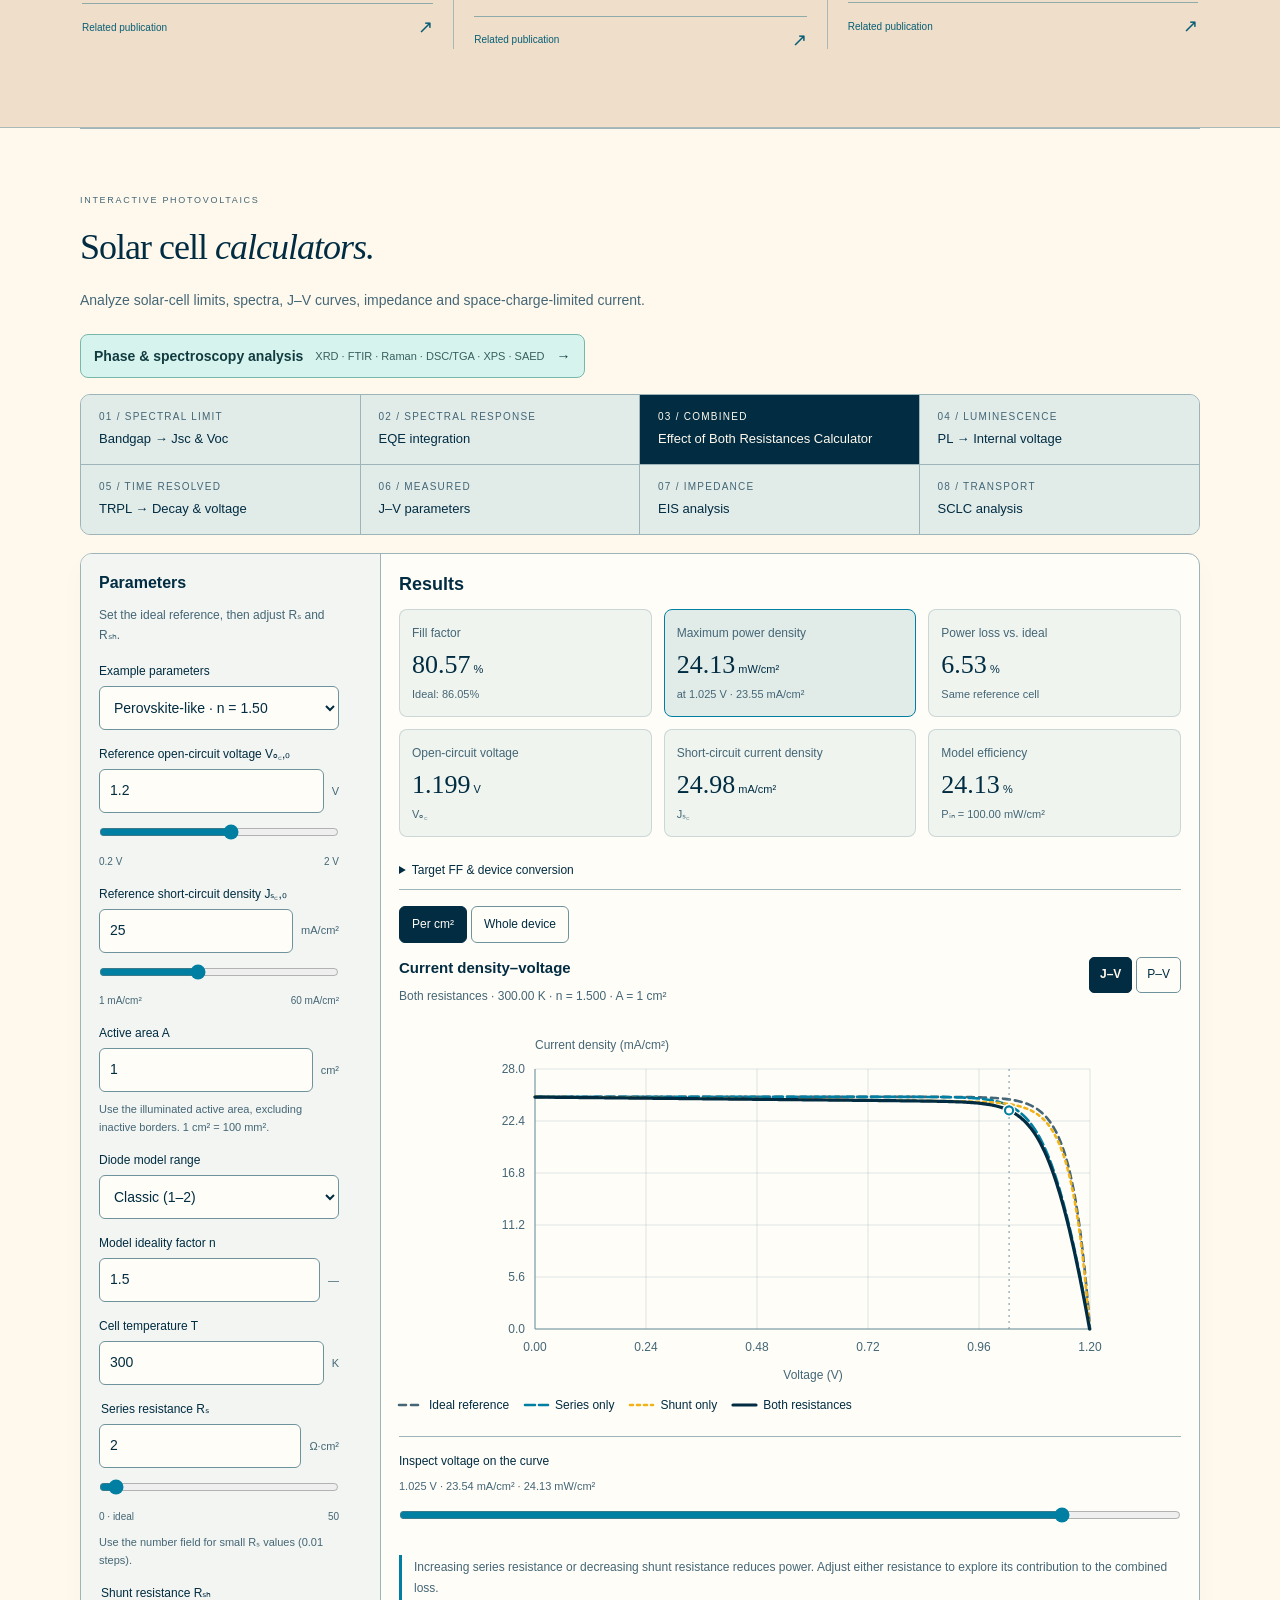
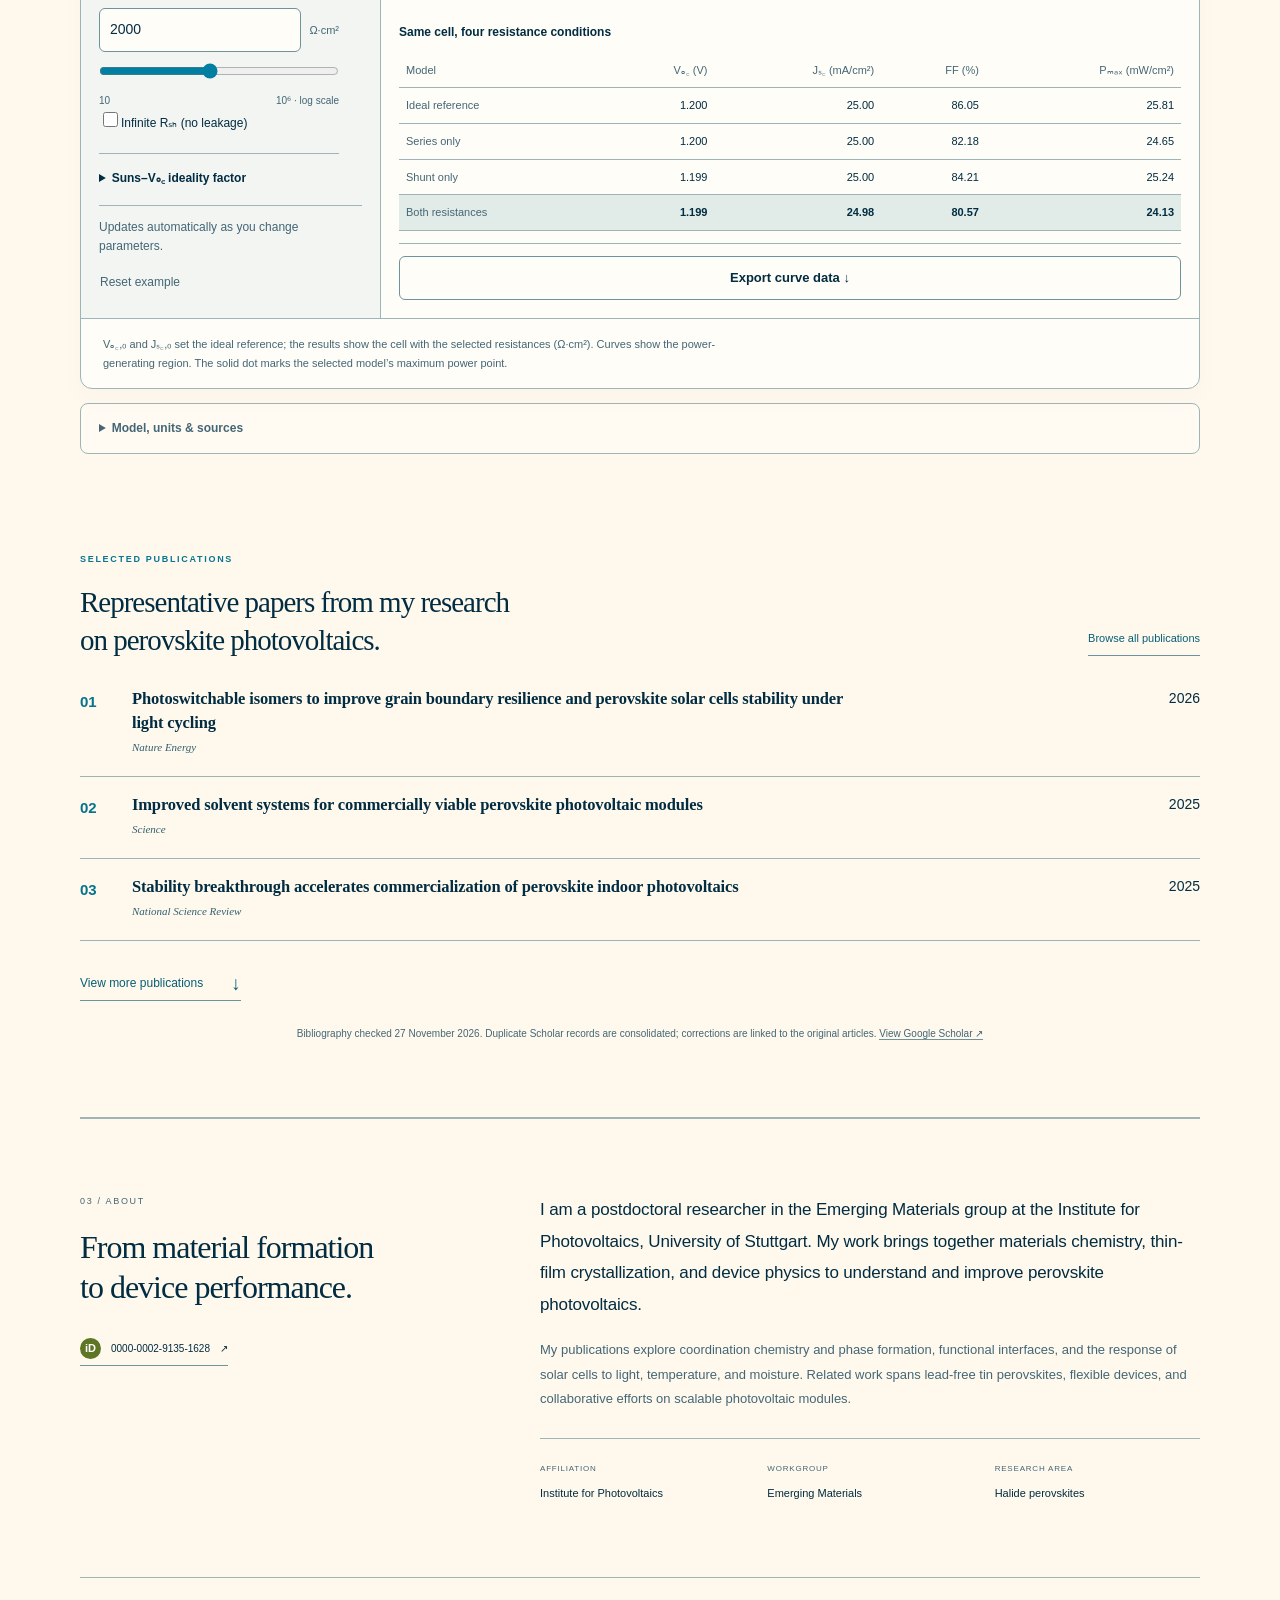
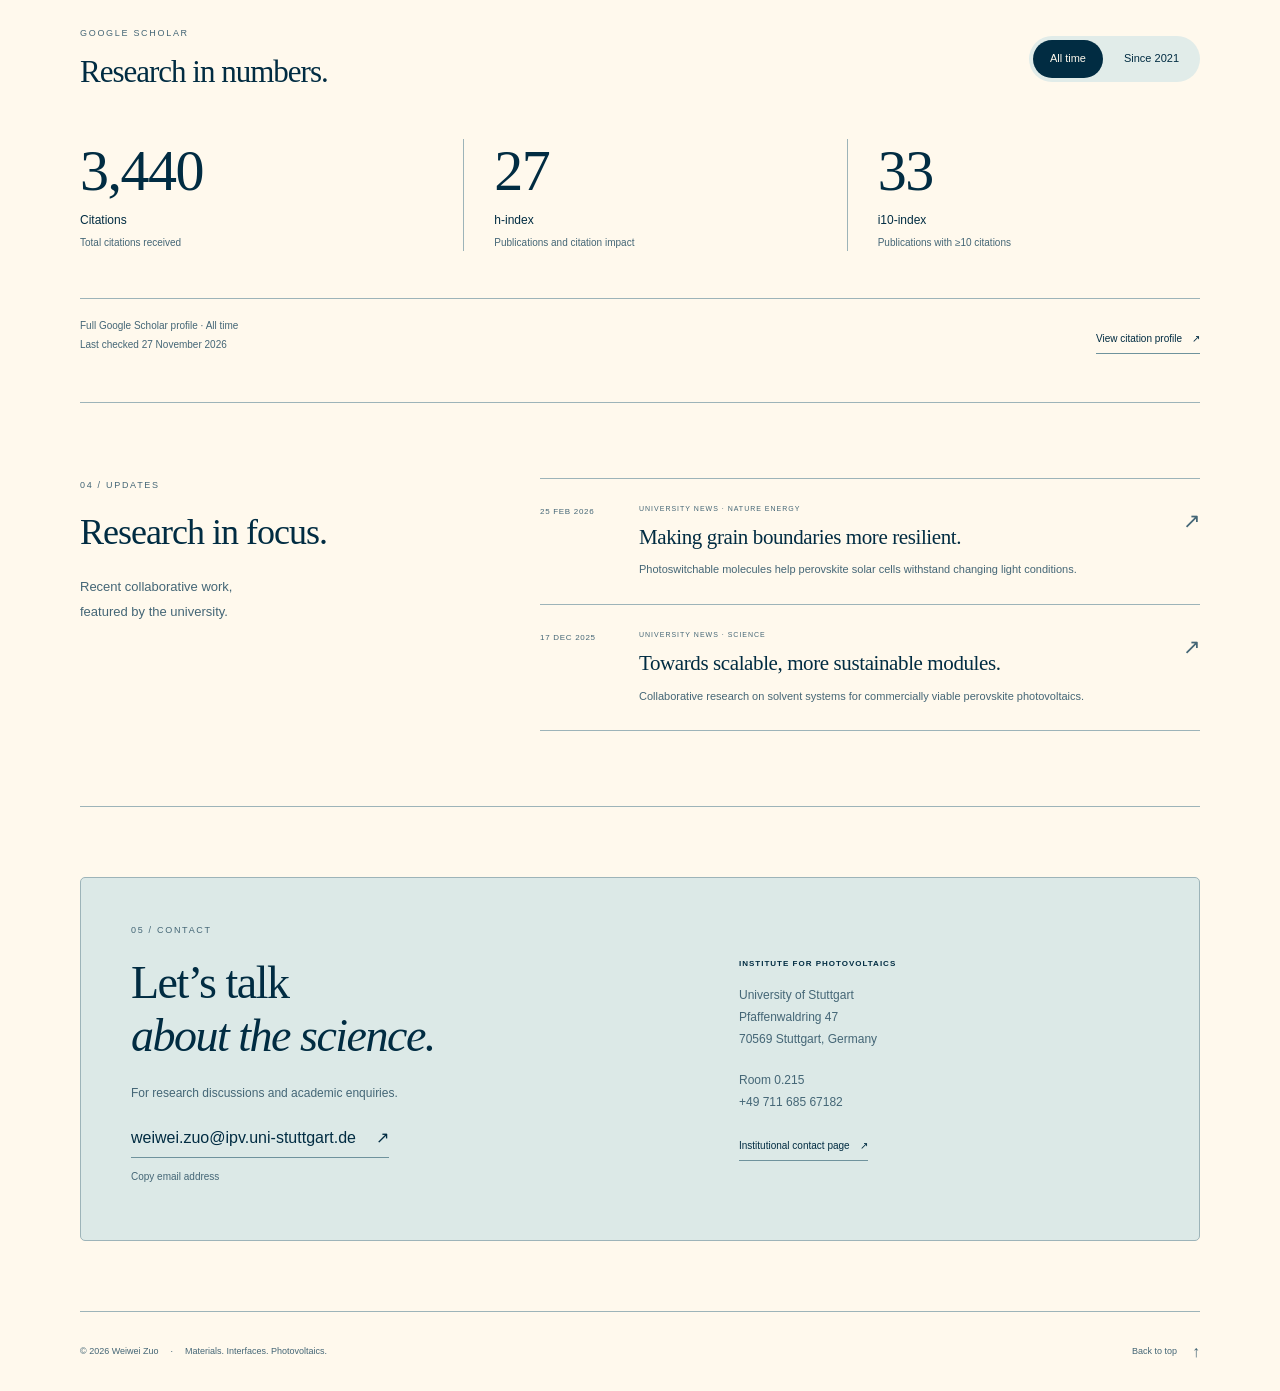
==== commit b09ee6d2: "Publish phase and spectroscopy analysis Add the browser-local phase analysis workspace with seven ch" ====
--- a/index.html
+++ b/index.html
@@ -18,7 +18,7 @@
   <meta property="og:image:alt" content="Portrait of Weiwei Zuo">
   <title>Weiwei Zuo | Perovskite Photovoltaic</title>
   <link rel="icon" type="image/svg+xml" sizes="any" href="./assets/weiwei-zuo-icon.svg">
-  <link rel="stylesheet" href="./styles.css?v=b04d7976b060">
+  <link rel="stylesheet" href="./styles.css?v=4963ac18c523">
   <link rel="alternate" hreflang="en" href="https://muheilheim.github.io/weezuo/">
   <link rel="alternate" hreflang="de" href="https://muheilheim.github.io/weezuo/de.html">
   <link rel="alternate" hreflang="zh-CN" href="https://muheilheim.github.io/weezuo/zh.html">
@@ -71,7 +71,8 @@
       <a href="#home" class="brand" aria-label="Weiwei Zuo home"><img class="brand-mark" src="./assets/weiwei-zuo-logo.png" width="1846" height="852" alt="" decoding="async"><span>WEIWEI ZUO<span class="brand-subtitle">RESEARCH &amp; PUBLICATIONS</span></span></a>
       <nav id="navigation" class="nav" aria-label="Main navigation"><a href="#about">About</a><a href="#research">Research</a><a href="#solar-cell-tools">Tools</a><a href="#publications">Publications</a><a href="#updates">Updates</a><a href="#contact">Contact</a><span class="language-switch" role="group" aria-label="Language"><a data-language="en" href="./index.html" lang="en" aria-current="page">EN</a><a data-language="de" href="./de.html" lang="de">DE</a><a data-language="zh" href="./zh.html" lang="zh-CN">中文</a></span></nav>
       <div class="header-actions">
-        <nav class="drawing-navigation" aria-label="Scientific drawing studio">
+        <nav class="drawing-navigation" aria-label="Research workspaces">
+          <a class="drawing-nav-link phase-nav-link" href="./phase-analysis.html?lang=en"><span>Phase analysis</span><span aria-hidden="true">→</span></a>
           <a class="drawing-nav-link" href="./drawing.html?lang=en"><span>Drawing</span><span aria-hidden="true">→</span></a>
         </nav>
         <button class="icon-button" id="theme-button" type="button" aria-label="Switch to dark mode" aria-pressed="false"><svg class="moon-icon" viewBox="0 0 24 24" fill="none" stroke="currentColor" stroke-width="1.5" aria-hidden="true"><path d="M20.8 13.2A8.5 8.5 0 0 1 10.8 3.1a8.6 8.6 0 1 0 10 10.1Z"/></svg><svg class="sun-icon" viewBox="0 0 24 24" fill="none" stroke="currentColor" stroke-width="1.5" aria-hidden="true"><circle cx="12" cy="12" r="4"/><path d="M12 2v2m0 16v2M2 12h2m16 0h2M5 5l1.5 1.5m11 11L19 19M5 19l1.5-1.5m11-11L19 5"/></svg></button>
@@ -122,6 +123,7 @@
     <section id="solar-cell-tools" class="resistance-section wrap" aria-labelledby="resistance-title">
       <div class="section-heading"><div><p class="section-kicker">INTERACTIVE PHOTOVOLTAICS</p><h2 id="resistance-title">Solar cell <em>calculators.</em></h2></div></div>
       <p class="resistance-intro">Analyze solar-cell limits, spectra, J–V curves, impedance and space-charge-limited current.</p>
+      <a class="phase-tool-entry" href="./phase-analysis.html?lang=en"><strong>Phase &amp; spectroscopy analysis</strong><small>XRD · FTIR · Raman · DSC/TGA · XPS · SAED</small><span aria-hidden="true">→</span></a>
       <div class="pv-tabs" role="tablist" aria-label="Solar cell calculators">
         <button id="pv-tab-bandgap" type="button" role="tab" data-pv-tool="bandgap-jsc" aria-selected="false" aria-controls="bandgap-jsc" tabindex="-1"><span>01 / SPECTRAL LIMIT</span>Bandgap → Jsc &amp; Voc</button>
         <button id="pv-tab-eqe" type="button" role="tab" data-pv-tool="eqe-integration" aria-selected="false" aria-controls="eqe-integration" tabindex="-1"><span>02 / SPECTRAL RESPONSE</span>EQE integration</button>
--- a/styles.css
+++ b/styles.css
@@ -641,3 +641,42 @@
 @media print {
   .drawing-feature { display: none; }
 }
+
+/* Phase and spectroscopy entry points share the homepage research-tool styling. */
+.drawing-navigation:has(.phase-nav-link) { gap: 5px; }
+.drawing-nav-link.phase-nav-link {
+  background: #9ee2d6;
+  color: #113a40;
+  box-shadow: inset 0 0 0 1px #aee9df;
+  font-weight: 750;
+}
+.drawing-nav-link.phase-nav-link:is(:hover, :focus-visible) { background: #c5f4eb; }
+.drawing-nav-link.phase-nav-link:focus-visible { outline: 2px solid #d8fff7; outline-offset: 3px; }
+.phase-tool-entry {
+  display: flex;
+  width: fit-content;
+  min-height: 44px;
+  align-items: center;
+  flex-wrap: wrap;
+  gap: 4px 12px;
+  margin: -2px 0 16px;
+  padding: 9px 13px;
+  background: #d6f4ed;
+  border: 1px solid #78b8ac;
+  border-radius: 8px;
+  color: #123b40;
+  font-size: 14px;
+  line-height: 1.4;
+}
+.phase-tool-entry small { color: #385f60; font-size: 11px; }
+.phase-tool-entry:is(:hover, :focus-visible) { background: #c2eee4; }
+.phase-tool-entry:hover strong { text-decoration: underline; text-underline-offset: 3px; }
+@media (max-width: 1070px) {
+  .header-inner:has(.phase-nav-link) .brand-subtitle { display: none; }
+  .header-inner:has(.phase-nav-link) .drawing-nav-link { padding-inline: 9px; }
+}
+@media (max-width: 480px) {
+  .header-inner:has(.phase-nav-link) .brand-mark { width: 42px; }
+  .header-inner:has(.phase-nav-link) .drawing-nav-link { padding-inline: 7px; font-size: 11px; }
+  .drawing-navigation:has(.phase-nav-link) .drawing-nav-link > span[aria-hidden] { display: none; }
+}
